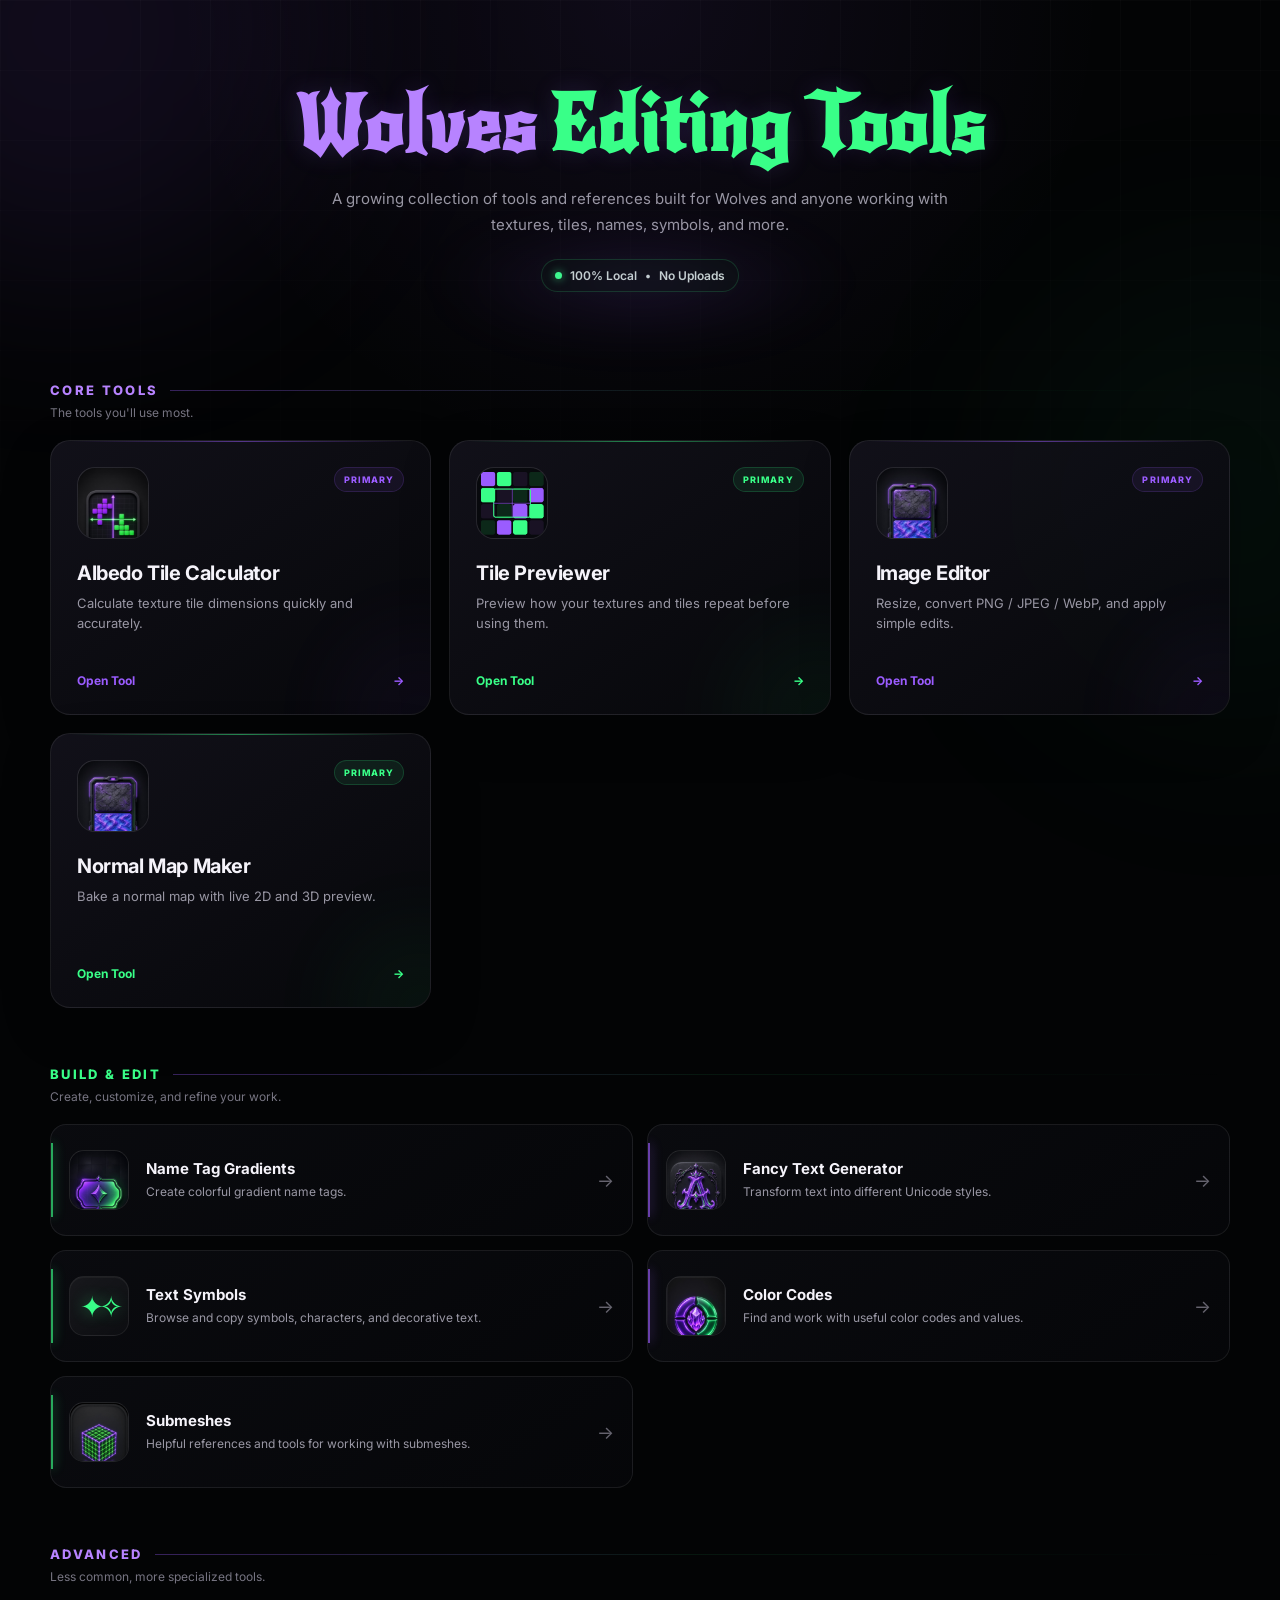
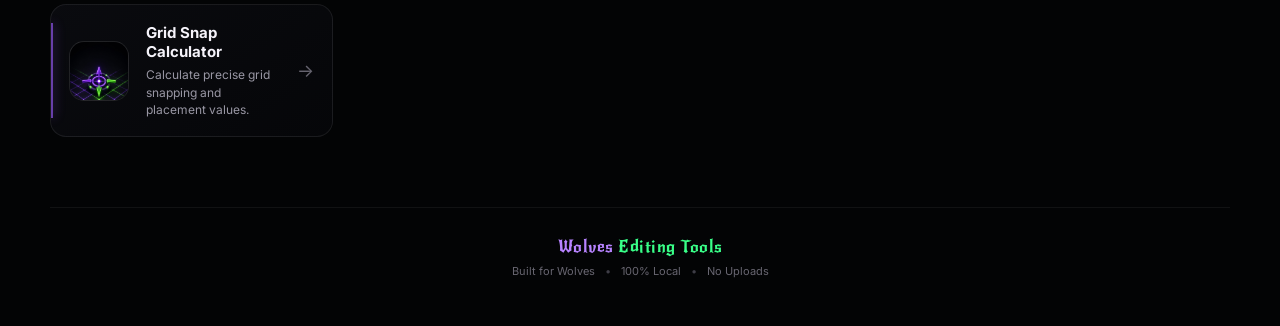
==== index.html @ c6ee97cf "Refactor tool icons and update section titles Updated the tool icon styles and replaced 'Texture Wor" ====
<html>
<html lang="en">
<head>
    <meta charset="UTF-8">
    <meta name="viewport" content="width=device-width, initial-scale=1.0">

    <title>Wolves Editing Tools</title>

    <meta
        name="description"
        content="A growing set of tools and references built for Wolves and others."
    >

    <link
        rel="icon"
        href="https://images.guns.lol/16f3e8100b90f74a02cab427aa3aca5b31ff33c5/XqyQY34lHkFWU.png"
    >

    <link rel="preconnect" href="https://fonts.googleapis.com">
    <link rel="preconnect" href="https://fonts.gstatic.com" crossorigin>

    <link
        href="https://fonts.googleapis.com/css2?family=Inter:wght@400;500;600;700;800&family=New+Rocker&display=swap"
        rel="stylesheet"
    >

    <style>
        :root {
            --purple: #9b5cff;
            --purple-bright: #b783ff;
            --green: #39ff88;

            --black: #030405;
            --panel: rgba(10, 11, 16, 0.82);
            --panel-hover: rgba(15, 16, 23, 0.92);

            --white: #f5f3fa;
            --muted: #9997a4;

            --border: rgba(255, 255, 255, 0.08);
            --border-hover: rgba(255, 255, 255, 0.15);

            --radius: 20px;
        }

        * {
            box-sizing: border-box;
        }

        html {
            scroll-behavior: smooth;
        }

        body {
            margin: 0;
            min-height: 100vh;
            background: var(--black);
            color: var(--white);
            font-family: "Inter", sans-serif;
            overflow-x: hidden;
        }

        a {
            color: inherit;
            text-decoration: none;
        }

        /* =========================================================
           BACKGROUND
        ========================================================= */

        .background {
            position: fixed;
            inset: 0;
            z-index: -20;
            pointer-events: none;
            background:
                radial-gradient(
                    circle at 50% 0%,
                    rgba(155, 92, 255, 0.08),
                    transparent 42%
                ),
                #030405;
        }

        .wolf-background {
            position: fixed;
            inset: 0;
            z-index: -10;
            pointer-events: none;

            background-image:
                linear-gradient(
                    to bottom,
                    rgba(3, 4, 5, 0.34),
                    rgba(3, 4, 5, 0.70) 55%,
                    rgba(3, 4, 5, 0.97) 100%
                ),
                url("https://images.guns.lol/16f3e8100b90f74a02cab427aa3aca5b31ff33c5/XqyQY34lHkFWU.png");

            background-repeat: no-repeat;
            background-position: center, center 25px;
            background-size: cover, min(900px, 78vw);

            opacity: 0.35;

            /* Keep original wolf colors */
            filter: contrast(1.08) saturate(1.25);

            mix-blend-mode: screen;
        }

        .ambient-purple {
            position: fixed;
            width: 500px;
            height: 500px;
            top: -220px;
            left: -180px;
            border-radius: 50%;
            background: rgba(155, 92, 255, 0.09);
            filter: blur(100px);
            pointer-events: none;
            z-index: -5;
        }

        .ambient-green {
            position: fixed;
            width: 450px;
            height: 450px;
            right: -180px;
            top: 30%;
            border-radius: 50%;
            background: rgba(57, 255, 136, 0.045);
            filter: blur(110px);
            pointer-events: none;
            z-index: -5;
        }

        .grid-overlay {
            position: fixed;
            inset: 0;
            z-index: -4;
            pointer-events: none;

            background-image:
                linear-gradient(
                    rgba(255,255,255,0.018) 1px,
                    transparent 1px
                ),
                linear-gradient(
                    90deg,
                    rgba(255,255,255,0.018) 1px,
                    transparent 1px
                );

            background-size: 70px 70px;

            mask-image: linear-gradient(
                to bottom,
                black,
                transparent 75%
            );
        }

        /* =========================================================
           CURSOR GLOW
        ========================================================= */

        .cursor-glow {
            position: fixed;
            width: 280px;
            height: 280px;

            left: 0;
            top: 0;

            border-radius: 50%;
            pointer-events: none;

            z-index: 1000;

            transform:
                translate(
                    calc(var(--mouse-x, -400px) - 140px),
                    calc(var(--mouse-y, -400px) - 140px)
                );

            background:
                radial-gradient(
                    circle,
                    rgba(155, 92, 255, 0.10) 0%,
                    rgba(155, 92, 255, 0.035) 32%,
                    transparent 72%
                );

            filter: blur(4px);
            transition: transform 70ms linear;

            mix-blend-mode: screen;
        }

        /* =========================================================
           PAGE
        ========================================================= */

        .page {
            width: min(1180px, calc(100% - 40px));
            margin: 0 auto;
            padding: 72px 0 40px;
        }

        /* =========================================================
           HERO
        ========================================================= */

        .hero {
            position: relative;
            text-align: center;
            padding: 18px 20px 70px;
        }

        .hero::after {
            content: "";
            position: absolute;
            width: 420px;
            height: 120px;
            left: 50%;
            bottom: 20px;
            transform: translateX(-50%);

            background:
                radial-gradient(
                    ellipse,
                    rgba(155, 92, 255, 0.12),
                    transparent 70%
                );

            filter: blur(25px);
            pointer-events: none;
        }

        .brand {
            margin: 0;

            display: flex;
            justify-content: center;
            align-items: baseline;
            flex-wrap: wrap;
            gap: 12px;

            font-family: "New Rocker", cursive;
            font-size: clamp(42px, 7vw, 76px);
            line-height: 0.95;
            letter-spacing: 1px;

            text-shadow:
                0 0 25px rgba(155, 92, 255, 0.16),
                0 0 45px rgba(57, 255, 136, 0.05);
        }

        .brand-wolves {
            color: var(--purple-bright);
        }

        .brand-tools {
            color: var(--green);
        }

        .hero-description {
            max-width: 650px;
            margin: 24px auto 22px;

            color: var(--muted);
            font-size: 15px;
            line-height: 1.7;
        }

        .local-status {
            display: inline-flex;
            align-items: center;
            gap: 8px;

            padding: 8px 13px;

            border: 1px solid rgba(57, 255, 136, 0.16);
            border-radius: 999px;

            background: rgba(8, 15, 11, 0.62);

            color: #c7d7ce;
            font-size: 12px;
            font-weight: 600;

            box-shadow:
                0 0 20px rgba(57, 255, 136, 0.035);
        }

        .local-dot {
            width: 7px;
            height: 7px;
            border-radius: 50%;
            background: var(--green);

            box-shadow:
                0 0 8px rgba(57, 255, 136, 0.7);
        }

        /* =========================================================
           SECTION HEADERS
        ========================================================= */

        .section {
            margin-top: 20px;
        }

        .section + .section {
            margin-top: 58px;
        }

        .section-heading {
            margin-bottom: 20px;
        }

        .section-title {
            margin: 0;

            font-size: 13px;
            font-weight: 800;
            letter-spacing: 0.18em;
            text-transform: uppercase;

            display: flex;
            align-items: center;
            gap: 12px;
        }

        .section-title::after {
            content: "";
            flex: 1;
            height: 1px;

            background:
                linear-gradient(
                    90deg,
                    rgba(155, 92, 255, 0.35),
                    rgba(57, 255, 136, 0.08),
                    transparent
                );
        }

        .section-title .purple {
            color: var(--purple-bright);
        }

        .section-title .green {
            color: var(--green);
        }

        .section-subtitle {
            margin: 7px 0 0;

            color: #777582;
            font-size: 12px;
        }

        /* =========================================================
           CORE TOOLS
        ========================================================= */

        .core-grid {
            display: grid;
            grid-template-columns: repeat(3, 1fr);
            gap: 18px;
        }

        .core-card {
            position: relative;
            min-height: 275px;

            padding: 26px;

            display: flex;
            flex-direction: column;
            justify-content: space-between;

            overflow: hidden;

            border: 1px solid var(--border);
            border-radius: var(--radius);

            background:
                linear-gradient(
                    145deg,
                    rgba(20, 19, 29, 0.86),
                    rgba(7, 8, 11, 0.88)
                );

            box-shadow:
                0 18px 50px rgba(0, 0, 0, 0.24);

            transition:
                transform 220ms ease,
                border-color 220ms ease,
                box-shadow 220ms ease,
                background 220ms ease;
        }

        .core-card::before {
            content: "";
            position: absolute;
            top: 0;
            left: 20px;
            right: 20px;
            height: 1px;

            background:
                linear-gradient(
                    90deg,
                    transparent,
                    var(--accent),
                    transparent
                );

            opacity: 0.5;
        }

        .core-card::after {
            content: "";
            position: absolute;

            width: 180px;
            height: 180px;

            right: -80px;
            bottom: -90px;

            border-radius: 50%;

            background: var(--accent);
            opacity: 0.045;
            filter: blur(40px);

            transition: opacity 220ms ease;
        }

        .core-card:hover {
            transform: translateY(-6px);

            border-color: color-mix(
                in srgb,
                var(--accent) 35%,
                rgba(255,255,255,0.12)
            );

            background:
                linear-gradient(
                    145deg,
                    rgba(22, 21, 31, 0.94),
                    rgba(8, 9, 13, 0.94)
                );

            box-shadow:
                0 20px 55px rgba(0, 0, 0, 0.34),
                0 0 35px color-mix(
                    in srgb,
                    var(--accent) 9%,
                    transparent
                );
        }

        .core-card:hover::after {
            opacity: 0.09;
        }

        .accent-purple {
            --accent: var(--purple);
        }

        .accent-green {
            --accent: var(--green);
        }

        .card-top {
            display: flex;
            justify-content: space-between;
            align-items: flex-start;
        }

        .tool-icon {
            width: 72px;
            height: 72px;

            display: grid;
            place-items: center;

            border-radius: 18px;

            background:
                linear-gradient(
                    145deg,
                    rgba(255,255,255,0.06),
                    rgba(255,255,255,0.018)
                );

            border: 1px solid rgba(255,255,255,0.07);

            box-shadow:
                inset 0 1px rgba(255,255,255,0.04);

            overflow: hidden;
        }

        .tool-icon img {
    width: 100%;
    height: 100%;
    object-fit: cover;
    object-position: center 32%;
}

        .symbols-icon {
            font-size: 29px;
            letter-spacing: -5px;
            color: var(--green);

            text-shadow:
                0 0 16px rgba(57, 255, 136, 0.45);
        }

        .primary-label {
            padding: 6px 9px;

            border-radius: 999px;

            font-size: 9px;
            font-weight: 800;
            letter-spacing: 0.12em;
            text-transform: uppercase;

            color: var(--accent);

            background:
                color-mix(
                    in srgb,
                    var(--accent) 8%,
                    transparent
                );

            border: 1px solid
                color-mix(
                    in srgb,
                    var(--accent) 17%,
                    transparent
                );
        }

        .core-card h3 {
            margin: 22px 0 8px;

            font-size: 20px;
            font-weight: 700;
            letter-spacing: -0.02em;
        }

        .core-card p {
            margin: 0;

            color: var(--muted);
            font-size: 13px;
            line-height: 1.55;
        }

        .open-tool {
            margin-top: 22px;

            display: flex;
            align-items: center;
            justify-content: space-between;

            color: var(--accent);

            font-size: 12px;
            font-weight: 700;
        }

        .arrow {
            transition: transform 180ms ease;
        }

        .core-card:hover .arrow {
            transform: translateX(5px);
        }

        /* =========================================================
           SECONDARY TOOLS
        ========================================================= */

        .tools-grid {
            display: grid;
            grid-template-columns: repeat(2, 1fr);
            gap: 14px;
        }

        .tool-card {
            position: relative;

            min-height: 112px;
            padding: 18px;

            display: flex;
            align-items: center;
            gap: 17px;

            border: 1px solid var(--border);
            border-radius: 16px;

            background:
                linear-gradient(
                    145deg,
                    rgba(12, 13, 18, 0.82),
                    rgba(6, 7, 10, 0.88)
                );

            transition:
                transform 200ms ease,
                border-color 200ms ease,
                background 200ms ease,
                box-shadow 200ms ease;

            overflow: hidden;
        }

        .tool-card::before {
            content: "";

            position: absolute;
            left: 0;
            top: 18px;
            bottom: 18px;

            width: 2px;

            background: var(--accent);

            box-shadow:
                0 0 12px var(--accent);

            opacity: 0.65;
        }

        .tool-card:hover {
            transform: translateY(-3px);

            border-color:
                color-mix(
                    in srgb,
                    var(--accent) 25%,
                    rgba(255,255,255,0.08)
                );

            background:
                linear-gradient(
                    145deg,
                    rgba(17, 18, 24, 0.92),
                    rgba(7, 8, 11, 0.94)
                );

            box-shadow:
                0 12px 35px rgba(0,0,0,0.25),
                0 0 24px
                    color-mix(
                        in srgb,
                        var(--accent) 5%,
                        transparent
                    );
        }

        .tool-card .tool-icon {
            flex: 0 0 60px;
            width: 60px;
            height: 60px;
            border-radius: 15px;
        }

        .tool-info {
            min-width: 0;
            flex: 1;
        }

        .tool-info h3 {
            margin: 0 0 5px;

            font-size: 15px;
            font-weight: 700;
        }

        .tool-info p {
            margin: 0;

            color: var(--muted);
            font-size: 12px;
            line-height: 1.45;
        }

        .tool-arrow {
            color: #65636e;
            font-size: 18px;

            transition:
                color 180ms ease,
                transform 180ms ease;
        }

        .tool-card:hover .tool-arrow {
            color: var(--accent);
            transform: translateX(3px);
        }

        /* =========================================================
           ADVANCED
        ========================================================= */

        .advanced-card {
            max-width: 580px;
        }

        /* =========================================================
           FOOTER
        ========================================================= */

        footer {
            margin-top: 70px;
            padding: 28px 0 8px;

            border-top: 1px solid rgba(255,255,255,0.06);

            text-align: center;
        }

        .footer-brand {
            margin-bottom: 7px;

            font-family: "New Rocker", cursive;
            font-size: 17px;
            letter-spacing: 0.5px;
        }

        .footer-purple {
            color: var(--purple-bright);
        }

        .footer-green {
            color: var(--green);
        }

        .footer-text {
            color: #686671;
            font-size: 11px;
        }

        .footer-divider {
            display: inline-block;
            margin: 0 7px;
            color: #3e3d46;
        }

        /* =========================================================
           RESPONSIVE
        ========================================================= */

        @media (max-width: 850px) {
            .core-grid {
                grid-template-columns: 1fr;
            }

            .core-card {
                min-height: 235px;
            }
        }

        @media (max-width: 650px) {
            .page {
                width: min(100% - 24px, 1180px);
                padding-top: 45px;
            }

            .hero {
                padding-bottom: 50px;
            }

            .brand {
                font-size: 42px;
                gap: 6px;
            }

            .hero-description {
                font-size: 13px;
            }

            .tools-grid {
                grid-template-columns: 1fr;
            }

            .section + .section {
                margin-top: 44px;
            }

            .core-card {
                padding: 21px;
            }
        }

        @media (prefers-reduced-motion: reduce) {
            html {
                scroll-behavior: auto;
            }

            *,
            *::before,
            *::after {
                transition-duration: 0.01ms !important;
            }

            .cursor-glow {
                display: none;
            }
        }
    </style>
</head>

<body>

    <div class="background"></div>
    <div class="wolf-background"></div>

    <div class="ambient-purple"></div>
    <div class="ambient-green"></div>
    <div class="grid-overlay"></div>

    <div class="cursor-glow"></div>

    <main class="page">

        <!-- =====================================================
             HERO
        ====================================================== -->

        <header class="hero">

            <h1 class="brand">
                <span class="brand-wolves">Wolves</span>
                <span class="brand-tools">Editing Tools</span>
            </h1>

            <p class="hero-description">
                A growing collection of tools and references built for
                Wolves and anyone working with textures, tiles, names,
                symbols, and more.
            </p>

            <div class="local-status">
                <span class="local-dot"></span>
                100% Local
                <span>•</span>
                No Uploads
            </div>

        </header>


        <!-- =====================================================
             CORE TOOLS
        ====================================================== -->

        <section class="section">

            <div class="section-heading">

                <h2 class="section-title">
                    <span class="purple">Core Tools</span>
                </h2>

                <p class="section-subtitle">
                    The tools you'll use most.
                </p>

            </div>


            <div class="core-grid">

                <!-- ALBEDO -->

                <a
                    href="albedo.html"
                    class="core-card accent-purple"
                >

                    <div>

                        <div class="card-top">

                            <div class="tool-icon">
                                <img
                                    src="icons/tile.jpg"
                                    alt=""
                                >
                            </div>

                            <span class="primary-label">
                                Primary
                            </span>

                        </div>

                        <h3>
                            Albedo Tile Calculator
                        </h3>

                        <p>
                            Calculate texture tile dimensions
                            quickly and accurately.
                        </p>

                    </div>

                    <div class="open-tool">
                        Open Tool
                        <span class="arrow">→</span>
                    </div>

                </a>


                <!-- TILE PREVIEW -->

                <a
                    href="tilepreview.html"
                    class="core-card accent-green"
                >

                    <div>

                        <div class="card-top">

                            <div class="tool-icon">
                                <img
                                    src="icons/tilepreview.jpg"
                                    alt=""
                                >
                            </div>

                            <span class="primary-label">
                                Primary
                            </span>

                        </div>

                        <h3>
                            Tile Previewer
                        </h3>

                        <p>
                            Preview how your textures and
                            tiles repeat before using them.
                        </p>

                    </div>

                    <div class="open-tool">
                        Open Tool
                        <span class="arrow">→</span>
                    </div>

                </a>


                <!-- IMAGE EDITOR -->
<a href="image.html" class="core-card accent-purple">
    <div>
        <div class="card-top">
            <div class="tool-icon">
                <img src="icons/texture.jpg" alt="">
            </div>
            <span class="primary-label">Primary</span>
        </div>
        <h3>Image Editor</h3>
        <p>Resize, convert PNG / JPEG / WebP, and apply simple edits.</p>
    </div>
    <div class="open-tool">Open Tool <span class="arrow">→</span></div>
</a>

<!-- NORMAL MAP -->
<a href="normal.html" class="core-card accent-green">
    <div>
        <div class="card-top">
            <div class="tool-icon">
                <img src="icons/texture.jpg" alt="">
            </div>
            <span class="primary-label">Primary</span>
        </div>
        <h3>Normal Map Maker</h3>
        <p>Bake a normal map with live 2D and 3D preview.</p>
    </div>
    <div class="open-tool">Open Tool <span class="arrow">→</span></div>
</a>
            </div>

        </section>


        <!-- =====================================================
             BUILD & EDIT
        ====================================================== -->

        <section class="section">

            <div class="section-heading">

                <h2 class="section-title">
                    <span class="green">Build &amp; Edit</span>
                </h2>

                <p class="section-subtitle">
                    Create, customize, and refine your work.
                </p>

            </div>


            <div class="tools-grid">

                <!-- NAME TAGS -->

                <a
                    href="nametags.html"
                    class="tool-card accent-green"
                >

                    <div class="tool-icon">
                        <img
                            src="icons/tag.jpg"
                            alt=""
                        >
                    </div>

                    <div class="tool-info">

                        <h3>
                            Name Tag Gradients
                        </h3>

                        <p>
                            Create colorful gradient name tags.
                        </p>

                    </div>

                    <span class="tool-arrow">→</span>

                </a>


                <!-- FANCY TEXT -->

                <a
                    href="fancy.html"
                    class="tool-card accent-purple"
                >

                    <div class="tool-icon">
                        <img
                            src="icons/fancy.jpg"
                            alt=""
                        >
                    </div>

                    <div class="tool-info">

                        <h3>
                            Fancy Text Generator
                        </h3>

                        <p>
                            Transform text into different
                            Unicode styles.
                        </p>

                    </div>

                    <span class="tool-arrow">→</span>

                </a>


                <!-- SYMBOLS -->

                <a
                    href="symbols.html"
                    class="tool-card accent-green"
                >

                    <div class="tool-icon symbols-icon">
                        <span>✦✧</span>
                    </div>

                    <div class="tool-info">

                        <h3>
                            Text Symbols
                        </h3>

                        <p>
                            Browse and copy symbols,
                            characters, and decorative text.
                        </p>

                    </div>

                    <span class="tool-arrow">→</span>

                </a>


                <!-- COLORS -->

                <a
                    href="colors.html"
                    class="tool-card accent-purple"
                >

                    <div class="tool-icon">
                        <img
                            src="icons/color.jpg"
                            alt=""
                        >
                    </div>

                    <div class="tool-info">

                        <h3>
                            Color Codes
                        </h3>

                        <p>
                            Find and work with useful
                            color codes and values.
                        </p>

                    </div>

                    <span class="tool-arrow">→</span>

                </a>


                <!-- SUBMESHES -->

                <a
                    href="submeshes.html"
                    class="tool-card accent-green"
                >

                    <div class="tool-icon">
                        <img
                            src="icons/mesh.jpg"
                            alt=""
                        >
                    </div>

                    <div class="tool-info">

                        <h3>
                            Submeshes
                        </h3>

                        <p>
                            Helpful references and tools
                            for working with submeshes.
                        </p>

                    </div>

                    <span class="tool-arrow">→</span>

                </a>

            </div>

        </section>


        <!-- =====================================================
             ADVANCED
        ====================================================== -->

        <section class="section">

            <div class="section-heading">

                <h2 class="section-title">
                    <span class="purple">Advanced</span>
                </h2>

                <p class="section-subtitle">
                    Less common, more specialized tools.
                </p>

            </div>


            <div class="tools-grid advanced-card">

                <a
                    href="gridsnap.html"
                    class="tool-card accent-purple"
                >

                    <div class="tool-icon">
                        <img
                            src="icons/gridsnap.jpg"
                            alt=""
                        >
                    </div>

                    <div class="tool-info">

                        <h3>
                            Grid Snap Calculator
                        </h3>

                        <p>
                            Calculate precise grid snapping
                            and placement values.
                        </p>

                    </div>

                    <span class="tool-arrow">→</span>

                </a>

            </div>

        </section>


        <!-- =====================================================
             FOOTER
        ====================================================== -->

        <footer>

            <div class="footer-brand">
                <span class="footer-purple">Wolves</span>
                <span class="footer-green">Editing Tools</span>
            </div>

            <div class="footer-text">
                Built for Wolves
                <span class="footer-divider">•</span>
                100% Local
                <span class="footer-divider">•</span>
                No Uploads
            </div>

        </footer>

    </main>


    <!-- =========================================================
         CURSOR
    ========================================================== -->

    <script>
        const cursorGlow = document.querySelector(".cursor-glow");

        document.addEventListener("mousemove", (event) => {
            document.documentElement.style.setProperty(
                "--mouse-x",
                event.clientX + "px"
            );

            document.documentElement.style.setProperty(
                "--mouse-y",
                event.clientY + "px"
            );
        });
    </script>

</body>
</html>
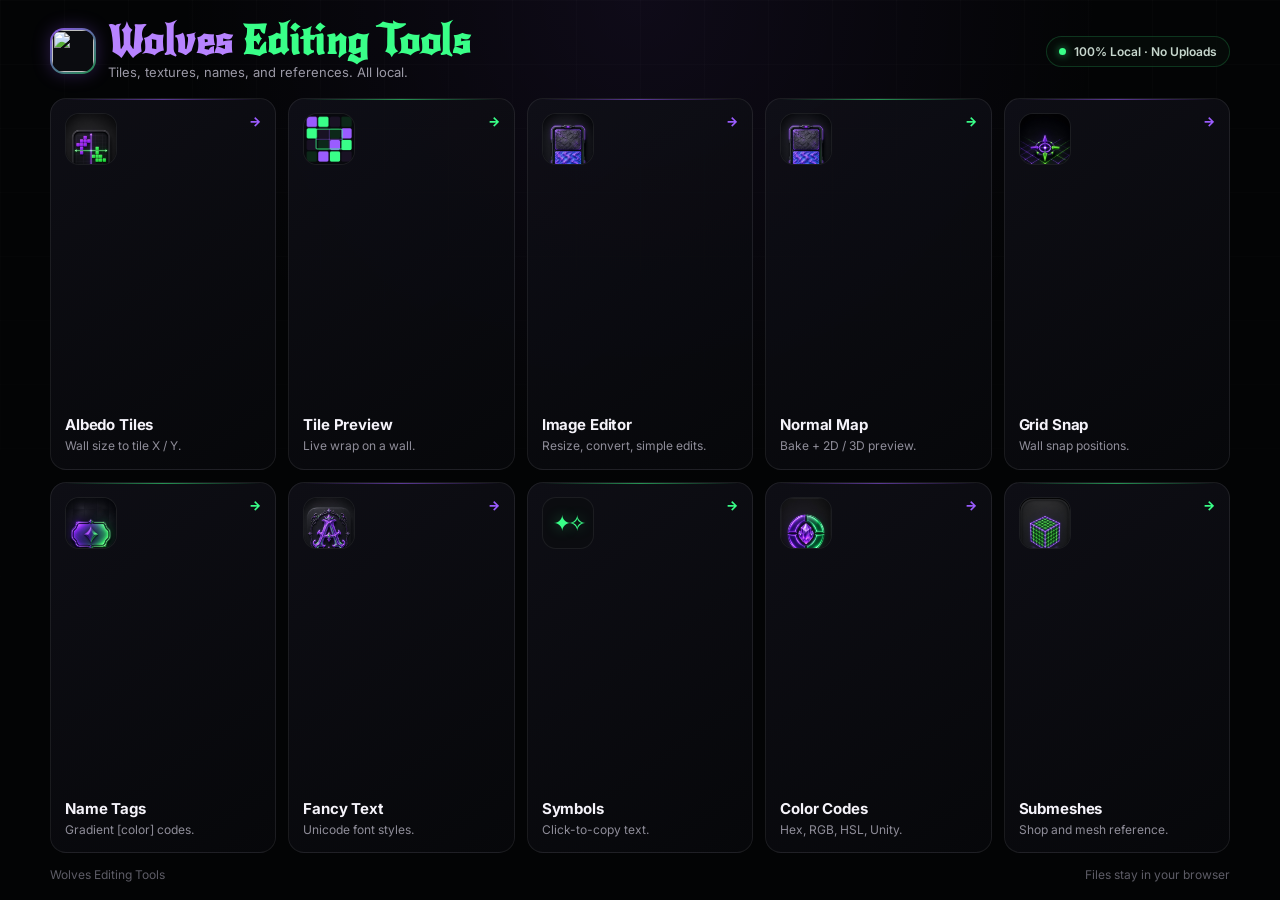
==== commit 72934fa0: "Refactor HTML structure and update styles" ====
--- a/index.html
+++ b/index.html
@@ -1,1292 +1,233 @@
-<html>
+<!html>
 <html lang="en">
 <head>
     <meta charset="UTF-8">
     <meta name="viewport" content="width=device-width, initial-scale=1.0">
-
     <title>Wolves Editing Tools</title>
-
-    <meta
-        name="description"
-        content="A growing set of tools and references built for Wolves and others."
-    >
-
-    <link
-        rel="icon"
-        href="https://images.guns.lol/16f3e8100b90f74a02cab427aa3aca5b31ff33c5/XqyQY34lHkFWU.png"
-    >
-
+    <meta name="description" content="A growing set of tools and references built for Wolves and others.">
+    <link rel="icon" href="https://images.guns.lol/16f3e8100b90f74a02cab427aa3aca5b31ff33c5/XqyQY34lHkFWU.png">
     <link rel="preconnect" href="https://fonts.googleapis.com">
     <link rel="preconnect" href="https://fonts.gstatic.com" crossorigin>
-
-    <link
-        href="https://fonts.googleapis.com/css2?family=Inter:wght@400;500;600;700;800&family=New+Rocker&display=swap"
-        rel="stylesheet"
-    >
-
+    <link href="https://fonts.googleapis.com/css2?family=Inter:wght@400;500;600;700;800&family=New+Rocker&display=swap" rel="stylesheet">
     <style>
         :root {
             --purple: #9b5cff;
             --purple-bright: #b783ff;
             --green: #39ff88;
-
             --black: #030405;
-            --panel: rgba(10, 11, 16, 0.82);
-            --panel-hover: rgba(15, 16, 23, 0.92);
-
             --white: #f5f3fa;
-            --muted: #9997a4;
-
-            --border: rgba(255, 255, 255, 0.08);
-            --border-hover: rgba(255, 255, 255, 0.15);
-
-            --radius: 20px;
-        }
-
-        * {
-            box-sizing: border-box;
-        }
-
-        html {
-            scroll-behavior: smooth;
-        }
-
+            --muted: #9b99a6;
+        }
+        * { box-sizing: border-box; }
+        html, body { height: 100%; }
         body {
             margin: 0;
             min-height: 100vh;
             background: var(--black);
             color: var(--white);
-            font-family: "Inter", sans-serif;
+            font-family: Inter, sans-serif;
             overflow-x: hidden;
         }
-
-        a {
-            color: inherit;
-            text-decoration: none;
-        }
-
-        /* =========================================================
-           BACKGROUND
-        ========================================================= */
-
-        .background {
-            position: fixed;
-            inset: 0;
-            z-index: -20;
-            pointer-events: none;
+        a { color: inherit; text-decoration: none; }
+        .bg {
+            position: fixed; inset: 0; z-index: -20; pointer-events: none;
             background:
-                radial-gradient(
-                    circle at 50% 0%,
-                    rgba(155, 92, 255, 0.08),
-                    transparent 42%
-                ),
+                radial-gradient(circle at 50% 0%, rgba(155,92,255,.08), transparent 42%),
                 #030405;
         }
-
-        .wolf-background {
-            position: fixed;
-            inset: 0;
-            z-index: -10;
-            pointer-events: none;
-
+        .wolf {
+            position: fixed; inset: 0; z-index: -10; pointer-events: none; opacity: .28;
+            background:
+                linear-gradient(to bottom, rgba(3,4,5,.35), rgba(3,4,5,.78) 60%, rgba(3,4,5,.96)),
+                url("https://images.guns.lol/16f3e8100b90f74a02cab427aa3aca5b31ff33c5/XqyQY34lHkFWU.png") center 20px / min(760px, 62vw) no-repeat;
+            filter: contrast(1.08) saturate(1.25);
+            mix-blend-mode: screen;
+        }
+        .grid {
+            position: fixed; inset: 0; z-index: -4; pointer-events: none;
             background-image:
-                linear-gradient(
-                    to bottom,
-                    rgba(3, 4, 5, 0.34),
-                    rgba(3, 4, 5, 0.70) 55%,
-                    rgba(3, 4, 5, 0.97) 100%
-                ),
-                url("https://images.guns.lol/16f3e8100b90f74a02cab427aa3aca5b31ff33c5/XqyQY34lHkFWU.png");
-
-            background-repeat: no-repeat;
-            background-position: center, center 25px;
-            background-size: cover, min(900px, 78vw);
-
-            opacity: 0.35;
-
-            /* Keep original wolf colors */
-            filter: contrast(1.08) saturate(1.25);
-
-            mix-blend-mode: screen;
-        }
-
-        .ambient-purple {
-            position: fixed;
-            width: 500px;
-            height: 500px;
-            top: -220px;
-            left: -180px;
-            border-radius: 50%;
-            background: rgba(155, 92, 255, 0.09);
-            filter: blur(100px);
-            pointer-events: none;
-            z-index: -5;
-        }
-
-        .ambient-green {
-            position: fixed;
-            width: 450px;
-            height: 450px;
-            right: -180px;
-            top: 30%;
-            border-radius: 50%;
-            background: rgba(57, 255, 136, 0.045);
-            filter: blur(110px);
-            pointer-events: none;
-            z-index: -5;
-        }
-
-        .grid-overlay {
-            position: fixed;
-            inset: 0;
-            z-index: -4;
-            pointer-events: none;
-
-            background-image:
-                linear-gradient(
-                    rgba(255,255,255,0.018) 1px,
-                    transparent 1px
-                ),
-                linear-gradient(
-                    90deg,
-                    rgba(255,255,255,0.018) 1px,
-                    transparent 1px
-                );
-
-            background-size: 70px 70px;
-
-            mask-image: linear-gradient(
-                to bottom,
-                black,
-                transparent 75%
-            );
-        }
-
-        /* =========================================================
-           CURSOR GLOW
-        ========================================================= */
-
-        .cursor-glow {
-            position: fixed;
-            width: 280px;
-            height: 280px;
-
-            left: 0;
-            top: 0;
-
-            border-radius: 50%;
-            pointer-events: none;
-
-            z-index: 1000;
-
-            transform:
-                translate(
-                    calc(var(--mouse-x, -400px) - 140px),
-                    calc(var(--mouse-y, -400px) - 140px)
-                );
-
-            background:
-                radial-gradient(
-                    circle,
-                    rgba(155, 92, 255, 0.10) 0%,
-                    rgba(155, 92, 255, 0.035) 32%,
-                    transparent 72%
-                );
-
-            filter: blur(4px);
-            transition: transform 70ms linear;
-
-            mix-blend-mode: screen;
-        }
-
-        /* =========================================================
-           PAGE
-        ========================================================= */
-
-        .page {
-            width: min(1180px, calc(100% - 40px));
+                linear-gradient(rgba(255,255,255,.016) 1px, transparent 1px),
+                linear-gradient(90deg, rgba(255,255,255,.016) 1px, transparent 1px);
+            background-size: 64px 64px;
+            mask-image: linear-gradient(to bottom, black, transparent 80%);
+        }
+        .app {
+            width: min(1180px, calc(100% - 32px));
+            min-height: 100vh;
             margin: 0 auto;
-            padding: 72px 0 40px;
-        }
-
-        /* =========================================================
-           HERO
-        ========================================================= */
-
-        .hero {
-            position: relative;
-            text-align: center;
-            padding: 18px 20px 70px;
-        }
-
-        .hero::after {
-            content: "";
-            position: absolute;
-            width: 420px;
-            height: 120px;
-            left: 50%;
-            bottom: 20px;
-            transform: translateX(-50%);
-
-            background:
-                radial-gradient(
-                    ellipse,
-                    rgba(155, 92, 255, 0.12),
-                    transparent 70%
-                );
-
-            filter: blur(25px);
-            pointer-events: none;
-        }
-
+            display: flex;
+            flex-direction: column;
+            padding: 22px 0 18px;
+        }
+        .top {
+            display: flex;
+            align-items: center;
+            justify-content: space-between;
+            gap: 16px;
+            margin-bottom: 18px;
+        }
         .brand {
-            margin: 0;
-
-            display: flex;
-            justify-content: center;
-            align-items: baseline;
-            flex-wrap: wrap;
-            gap: 12px;
-
-            font-family: "New Rocker", cursive;
-            font-size: clamp(42px, 7vw, 76px);
-            line-height: 0.95;
-            letter-spacing: 1px;
-
-            text-shadow:
-                0 0 25px rgba(155, 92, 255, 0.16),
-                0 0 45px rgba(57, 255, 136, 0.05);
-        }
-
-        .brand-wolves {
-            color: var(--purple-bright);
-        }
-
-        .brand-tools {
-            color: var(--green);
-        }
-
-        .hero-description {
-            max-width: 650px;
-            margin: 24px auto 22px;
-
-            color: var(--muted);
-            font-size: 15px;
-            line-height: 1.7;
-        }
-
-        .local-status {
-            display: inline-flex;
-            align-items: center;
-            gap: 8px;
-
-            padding: 8px 13px;
-
-            border: 1px solid rgba(57, 255, 136, 0.16);
-            border-radius: 999px;
-
-            background: rgba(8, 15, 11, 0.62);
-
-            color: #c7d7ce;
-            font-size: 12px;
-            font-weight: 600;
-
-            box-shadow:
-                0 0 20px rgba(57, 255, 136, 0.035);
-        }
-
-        .local-dot {
-            width: 7px;
-            height: 7px;
-            border-radius: 50%;
-            background: var(--green);
-
-            box-shadow:
-                0 0 8px rgba(57, 255, 136, 0.7);
-        }
-
-        /* =========================================================
-           SECTION HEADERS
-        ========================================================= */
-
-        .section {
-            margin-top: 20px;
-        }
-
-        .section + .section {
-            margin-top: 58px;
-        }
-
-        .section-heading {
-            margin-bottom: 20px;
-        }
-
-        .section-title {
-            margin: 0;
-
-            font-size: 13px;
-            font-weight: 800;
-            letter-spacing: 0.18em;
-            text-transform: uppercase;
-
             display: flex;
             align-items: center;
             gap: 12px;
-        }
-
-        .section-title::after {
-            content: "";
+            min-width: 0;
+        }
+        .mark {
+            width: 46px; height: 46px; border-radius: 14px; padding: 2px; flex: 0 0 46px;
+            background: linear-gradient(145deg, rgba(155,92,255,.9), rgba(57,255,136,.55));
+            box-shadow: 0 0 18px rgba(155,92,255,.28);
+        }
+        .mark img { width: 100%; height: 100%; object-fit: cover; border-radius: 12px; display: block; background: #0b0c10; }
+        .title {
+            margin: 0;
+            font-family: "New Rocker", cursive;
+            font-size: clamp(28px, 4vw, 40px);
+            line-height: .95;
+            letter-spacing: .4px;
+        }
+        .title .wolves { color: var(--purple-bright); }
+        .title .tools { color: var(--green); }
+        .sub { margin: 4px 0 0; color: var(--muted); font-size: 13px; }
+        .status {
+            display: inline-flex; align-items: center; gap: 8px;
+            padding: 7px 12px; border-radius: 999px;
+            border: 1px solid rgba(57,255,136,.18);
+            background: rgba(8,15,11,.6); color: #c7d7ce;
+            font-size: 12px; font-weight: 600; white-space: nowrap;
+        }
+        .dot { width: 7px; height: 7px; border-radius: 50%; background: var(--green); box-shadow: 0 0 8px rgba(57,255,136,.7); }
+        .board {
             flex: 1;
-            height: 1px;
-
-            background:
-                linear-gradient(
-                    90deg,
-                    rgba(155, 92, 255, 0.35),
-                    rgba(57, 255, 136, 0.08),
-                    transparent
-                );
-        }
-
-        .section-title .purple {
-            color: var(--purple-bright);
-        }
-
-        .section-title .green {
-            color: var(--green);
-        }
-
-        .section-subtitle {
-            margin: 7px 0 0;
-
-            color: #777582;
-            font-size: 12px;
-        }
-
-        /* =========================================================
-           CORE TOOLS
-        ========================================================= */
-
-        .core-grid {
             display: grid;
-            grid-template-columns: repeat(3, 1fr);
-            gap: 18px;
-        }
-
-        .core-card {
+            grid-template-columns: repeat(5, 1fr);
+            grid-auto-rows: minmax(132px, 1fr);
+            gap: 12px;
+            align-content: start;
+        }
+        .card {
             position: relative;
-            min-height: 275px;
-
-            padding: 26px;
-
+            min-height: 132px;
+            padding: 14px;
             display: flex;
             flex-direction: column;
             justify-content: space-between;
-
+            border: 1px solid rgba(255,255,255,.08);
+            border-radius: 16px;
+            background: linear-gradient(145deg, rgba(16,16,24,.88), rgba(7,8,11,.9));
             overflow: hidden;
-
-            border: 1px solid var(--border);
-            border-radius: var(--radius);
-
-            background:
-                linear-gradient(
-                    145deg,
-                    rgba(20, 19, 29, 0.86),
-                    rgba(7, 8, 11, 0.88)
-                );
-
-            box-shadow:
-                0 18px 50px rgba(0, 0, 0, 0.24);
-
-            transition:
-                transform 220ms ease,
-                border-color 220ms ease,
-                box-shadow 220ms ease,
-                background 220ms ease;
-        }
-
-        .core-card::before {
+            transition: transform .2s ease, border-color .2s ease, box-shadow .2s ease;
+        }
+        .card::before {
             content: "";
-            position: absolute;
-            top: 0;
-            left: 20px;
-            right: 20px;
-            height: 1px;
-
-            background:
-                linear-gradient(
-                    90deg,
-                    transparent,
-                    var(--accent),
-                    transparent
-                );
-
-            opacity: 0.5;
-        }
-
-        .core-card::after {
-            content: "";
-            position: absolute;
-
-            width: 180px;
-            height: 180px;
-
-            right: -80px;
-            bottom: -90px;
-
-            border-radius: 50%;
-
-            background: var(--accent);
-            opacity: 0.045;
-            filter: blur(40px);
-
-            transition: opacity 220ms ease;
-        }
-
-        .core-card:hover {
-            transform: translateY(-6px);
-
-            border-color: color-mix(
-                in srgb,
-                var(--accent) 35%,
-                rgba(255,255,255,0.12)
-            );
-
-            background:
-                linear-gradient(
-                    145deg,
-                    rgba(22, 21, 31, 0.94),
-                    rgba(8, 9, 13, 0.94)
-                );
-
-            box-shadow:
-                0 20px 55px rgba(0, 0, 0, 0.34),
-                0 0 35px color-mix(
-                    in srgb,
-                    var(--accent) 9%,
-                    transparent
-                );
-        }
-
-        .core-card:hover::after {
-            opacity: 0.09;
-        }
-
-        .accent-purple {
-            --accent: var(--purple);
-        }
-
-        .accent-green {
-            --accent: var(--green);
-        }
-
-        .card-top {
+            position: absolute; left: 14px; right: 14px; top: 0; height: 1px;
+            background: linear-gradient(90deg, transparent, var(--accent), transparent);
+            opacity: .55;
+        }
+        .card:hover {
+            transform: translateY(-4px);
+            border-color: color-mix(in srgb, var(--accent) 40%, rgba(255,255,255,.1));
+            box-shadow: 0 14px 34px rgba(0,0,0,.35), 0 0 22px color-mix(in srgb, var(--accent) 14%, transparent);
+        }
+        .purple { --accent: var(--purple); }
+        .green { --accent: var(--green); }
+        .row { display: flex; align-items: flex-start; justify-content: space-between; gap: 8px; }
+        .icon {
+            width: 52px; height: 52px; border-radius: 14px; overflow: hidden;
+            border: 1px solid rgba(255,255,255,.07);
+            background: #0b0c10;
+            display: grid; place-items: center;
+        }
+        .icon img { width: 100%; height: 100%; object-fit: cover; object-position: center 32%; display: block; }
+        .glyph { font-size: 22px; letter-spacing: -3px; color: var(--green); text-shadow: 0 0 14px rgba(57,255,136,.4); }
+        .name { margin: 12px 0 0; font-size: 15px; font-weight: 700; letter-spacing: -.01em; }
+        .desc { margin: 4px 0 0; color: #8f8d99; font-size: 12px; line-height: 1.35; }
+        .go { color: var(--accent); font-size: 13px; font-weight: 800; }
+        footer {
+            margin-top: 14px;
+            color: #5d5c66;
+            font-size: 12px;
             display: flex;
             justify-content: space-between;
-            align-items: flex-start;
-        }
-
-        .tool-icon {
-            width: 72px;
-            height: 72px;
-
-            display: grid;
-            place-items: center;
-
-            border-radius: 18px;
-
-            background:
-                linear-gradient(
-                    145deg,
-                    rgba(255,255,255,0.06),
-                    rgba(255,255,255,0.018)
-                );
-
-            border: 1px solid rgba(255,255,255,0.07);
-
-            box-shadow:
-                inset 0 1px rgba(255,255,255,0.04);
-
-            overflow: hidden;
-        }
-
-        .tool-icon img {
-    width: 100%;
-    height: 100%;
-    object-fit: cover;
-    object-position: center 32%;
-}
-
-        .symbols-icon {
-            font-size: 29px;
-            letter-spacing: -5px;
-            color: var(--green);
-
-            text-shadow:
-                0 0 16px rgba(57, 255, 136, 0.45);
-        }
-
-        .primary-label {
-            padding: 6px 9px;
-
-            border-radius: 999px;
-
-            font-size: 9px;
-            font-weight: 800;
-            letter-spacing: 0.12em;
-            text-transform: uppercase;
-
-            color: var(--accent);
-
-            background:
-                color-mix(
-                    in srgb,
-                    var(--accent) 8%,
-                    transparent
-                );
-
-            border: 1px solid
-                color-mix(
-                    in srgb,
-                    var(--accent) 17%,
-                    transparent
-                );
-        }
-
-        .core-card h3 {
-            margin: 22px 0 8px;
-
-            font-size: 20px;
-            font-weight: 700;
-            letter-spacing: -0.02em;
-        }
-
-        .core-card p {
-            margin: 0;
-
-            color: var(--muted);
-            font-size: 13px;
-            line-height: 1.55;
-        }
-
-        .open-tool {
-            margin-top: 22px;
-
-            display: flex;
-            align-items: center;
-            justify-content: space-between;
-
-            color: var(--accent);
-
-            font-size: 12px;
-            font-weight: 700;
-        }
-
-        .arrow {
-            transition: transform 180ms ease;
-        }
-
-        .core-card:hover .arrow {
-            transform: translateX(5px);
-        }
-
-        /* =========================================================
-           SECONDARY TOOLS
-        ========================================================= */
-
-        .tools-grid {
-            display: grid;
-            grid-template-columns: repeat(2, 1fr);
-            gap: 14px;
-        }
-
-        .tool-card {
-            position: relative;
-
-            min-height: 112px;
-            padding: 18px;
-
-            display: flex;
-            align-items: center;
-            gap: 17px;
-
-            border: 1px solid var(--border);
-            border-radius: 16px;
-
-            background:
-                linear-gradient(
-                    145deg,
-                    rgba(12, 13, 18, 0.82),
-                    rgba(6, 7, 10, 0.88)
-                );
-
-            transition:
-                transform 200ms ease,
-                border-color 200ms ease,
-                background 200ms ease,
-                box-shadow 200ms ease;
-
-            overflow: hidden;
-        }
-
-        .tool-card::before {
-            content: "";
-
-            position: absolute;
-            left: 0;
-            top: 18px;
-            bottom: 18px;
-
-            width: 2px;
-
-            background: var(--accent);
-
-            box-shadow:
-                0 0 12px var(--accent);
-
-            opacity: 0.65;
-        }
-
-        .tool-card:hover {
-            transform: translateY(-3px);
-
-            border-color:
-                color-mix(
-                    in srgb,
-                    var(--accent) 25%,
-                    rgba(255,255,255,0.08)
-                );
-
-            background:
-                linear-gradient(
-                    145deg,
-                    rgba(17, 18, 24, 0.92),
-                    rgba(7, 8, 11, 0.94)
-                );
-
-            box-shadow:
-                0 12px 35px rgba(0,0,0,0.25),
-                0 0 24px
-                    color-mix(
-                        in srgb,
-                        var(--accent) 5%,
-                        transparent
-                    );
-        }
-
-        .tool-card .tool-icon {
-            flex: 0 0 60px;
-            width: 60px;
-            height: 60px;
-            border-radius: 15px;
-        }
-
-        .tool-info {
-            min-width: 0;
-            flex: 1;
-        }
-
-        .tool-info h3 {
-            margin: 0 0 5px;
-
-            font-size: 15px;
-            font-weight: 700;
-        }
-
-        .tool-info p {
-            margin: 0;
-
-            color: var(--muted);
-            font-size: 12px;
-            line-height: 1.45;
-        }
-
-        .tool-arrow {
-            color: #65636e;
-            font-size: 18px;
-
-            transition:
-                color 180ms ease,
-                transform 180ms ease;
-        }
-
-        .tool-card:hover .tool-arrow {
-            color: var(--accent);
-            transform: translateX(3px);
-        }
-
-        /* =========================================================
-           ADVANCED
-        ========================================================= */
-
-        .advanced-card {
-            max-width: 580px;
-        }
-
-        /* =========================================================
-           FOOTER
-        ========================================================= */
-
-        footer {
-            margin-top: 70px;
-            padding: 28px 0 8px;
-
-            border-top: 1px solid rgba(255,255,255,0.06);
-
-            text-align: center;
-        }
-
-        .footer-brand {
-            margin-bottom: 7px;
-
-            font-family: "New Rocker", cursive;
-            font-size: 17px;
-            letter-spacing: 0.5px;
-        }
-
-        .footer-purple {
-            color: var(--purple-bright);
-        }
-
-        .footer-green {
-            color: var(--green);
-        }
-
-        .footer-text {
-            color: #686671;
-            font-size: 11px;
-        }
-
-        .footer-divider {
-            display: inline-block;
-            margin: 0 7px;
-            color: #3e3d46;
-        }
-
-        /* =========================================================
-           RESPONSIVE
-        ========================================================= */
-
-        @media (max-width: 850px) {
-            .core-grid {
-                grid-template-columns: 1fr;
-            }
-
-            .core-card {
-                min-height: 235px;
-            }
-        }
-
-        @media (max-width: 650px) {
-            .page {
-                width: min(100% - 24px, 1180px);
-                padding-top: 45px;
-            }
-
-            .hero {
-                padding-bottom: 50px;
-            }
-
-            .brand {
-                font-size: 42px;
-                gap: 6px;
-            }
-
-            .hero-description {
-                font-size: 13px;
-            }
-
-            .tools-grid {
-                grid-template-columns: 1fr;
-            }
-
-            .section + .section {
-                margin-top: 44px;
-            }
-
-            .core-card {
-                padding: 21px;
-            }
-        }
-
-        @media (prefers-reduced-motion: reduce) {
-            html {
-                scroll-behavior: auto;
-            }
-
-            *,
-            *::before,
-            *::after {
-                transition-duration: 0.01ms !important;
-            }
-
-            .cursor-glow {
-                display: none;
-            }
+            gap: 10px;
+        }
+        @media (max-width: 1100px) {
+            .board { grid-template-columns: repeat(3, 1fr); }
+            html, body { height: auto; }
+        }
+        @media (max-width: 720px) {
+            .board { grid-template-columns: repeat(2, 1fr); }
+            .top { flex-direction: column; align-items: flex-start; }
+            .sub { display: none; }
+        }
+        @media (max-width: 480px) {
+            .board { grid-template-columns: 1fr; }
         }
     </style>
 </head>
+<body>
+    <div class="bg"></div>
+    <div class="wolf"></div>
+    <div class="grid"></div>
 
-<body>
-
-    <div class="background"></div>
-    <div class="wolf-background"></div>
-
-    <div class="ambient-purple"></div>
-    <div class="ambient-green"></div>
-    <div class="grid-overlay"></div>
-
-    <div class="cursor-glow"></div>
-
-    <main class="page">
-
-        <!-- =====================================================
-             HERO
-        ====================================================== -->
-
-        <header class="hero">
-
-            <h1 class="brand">
-                <span class="brand-wolves">Wolves</span>
-                <span class="brand-tools">Editing Tools</span>
-            </h1>
-
-            <p class="hero-description">
-                A growing collection of tools and references built for
-                Wolves and anyone working with textures, tiles, names,
-                symbols, and more.
-            </p>
-
-            <div class="local-status">
-                <span class="local-dot"></span>
-                100% Local
-                <span>•</span>
-                No Uploads
+    <main class="app">
+        <header class="top">
+            <div class="brand">
+                <div class="mark"><img src="https://images.guns.lol/16f3e8100b90f74a02cab427aa3aca5b31ff33c5/XqyQY34lHkFWU.png" alt=""></div>
+                <div>
+                    <h1 class="title"><span class="wolves">Wolves</span> <span class="tools">Editing Tools</span></h1>
+                    <p class="sub">Tiles, textures, names, and references. All local.</p>
+                </div>
             </div>
-
+            <div class="status"><span class="dot"></span> 100% Local · No Uploads</div>
         </header>
 
-
-        <!-- =====================================================
-             CORE TOOLS
-        ====================================================== -->
-
-        <section class="section">
-
-            <div class="section-heading">
-
-                <h2 class="section-title">
-                    <span class="purple">Core Tools</span>
-                </h2>
-
-                <p class="section-subtitle">
-                    The tools you'll use most.
-                </p>
-
-            </div>
-
-
-            <div class="core-grid">
-
-                <!-- ALBEDO -->
-
-                <a
-                    href="albedo.html"
-                    class="core-card accent-purple"
-                >
-
-                    <div>
-
-                        <div class="card-top">
-
-                            <div class="tool-icon">
-                                <img
-                                    src="icons/tile.jpg"
-                                    alt=""
-                                >
-                            </div>
-
-                            <span class="primary-label">
-                                Primary
-                            </span>
-
-                        </div>
-
-                        <h3>
-                            Albedo Tile Calculator
-                        </h3>
-
-                        <p>
-                            Calculate texture tile dimensions
-                            quickly and accurately.
-                        </p>
-
-                    </div>
-
-                    <div class="open-tool">
-                        Open Tool
-                        <span class="arrow">→</span>
-                    </div>
-
-                </a>
-
-
-                <!-- TILE PREVIEW -->
-
-                <a
-                    href="tilepreview.html"
-                    class="core-card accent-green"
-                >
-
-                    <div>
-
-                        <div class="card-top">
-
-                            <div class="tool-icon">
-                                <img
-                                    src="icons/tilepreview.jpg"
-                                    alt=""
-                                >
-                            </div>
-
-                            <span class="primary-label">
-                                Primary
-                            </span>
-
-                        </div>
-
-                        <h3>
-                            Tile Previewer
-                        </h3>
-
-                        <p>
-                            Preview how your textures and
-                            tiles repeat before using them.
-                        </p>
-
-                    </div>
-
-                    <div class="open-tool">
-                        Open Tool
-                        <span class="arrow">→</span>
-                    </div>
-
-                </a>
-
-
-                <!-- IMAGE EDITOR -->
-<a href="image.html" class="core-card accent-purple">
-    <div>
-        <div class="card-top">
-            <div class="tool-icon">
-                <img src="icons/texture.jpg" alt="">
-            </div>
-            <span class="primary-label">Primary</span>
-        </div>
-        <h3>Image Editor</h3>
-        <p>Resize, convert PNG / JPEG / WebP, and apply simple edits.</p>
-    </div>
-    <div class="open-tool">Open Tool <span class="arrow">→</span></div>
-</a>
-
-<!-- NORMAL MAP -->
-<a href="normal.html" class="core-card accent-green">
-    <div>
-        <div class="card-top">
-            <div class="tool-icon">
-                <img src="icons/texture.jpg" alt="">
-            </div>
-            <span class="primary-label">Primary</span>
-        </div>
-        <h3>Normal Map Maker</h3>
-        <p>Bake a normal map with live 2D and 3D preview.</p>
-    </div>
-    <div class="open-tool">Open Tool <span class="arrow">→</span></div>
-</a>
-            </div>
-
+        <section class="board">
+            <a class="card purple" href="albedo.html">
+                <div class="row"><div class="icon"><img src="icons/tile.jpg" alt=""></div><span class="go">→</span></div>
+                <div><div class="name">Albedo Tiles</div><div class="desc">Wall size to tile X / Y.</div></div>
+            </a>
+            <a class="card green" href="tilepreview.html">
+                <div class="row"><div class="icon"><img src="icons/tilepreview.jpg" alt=""></div><span class="go">→</span></div>
+                <div><div class="name">Tile Preview</div><div class="desc">Live wrap on a wall.</div></div>
+            </a>
+            <a class="card purple" href="image.html">
+                <div class="row"><div class="icon"><img src="icons/texture.jpg" alt=""></div><span class="go">→</span></div>
+                <div><div class="name">Image Editor</div><div class="desc">Resize, convert, simple edits.</div></div>
+            </a>
+            <a class="card green" href="normal.html">
+                <div class="row"><div class="icon"><img src="icons/texture.jpg" alt=""></div><span class="go">→</span></div>
+                <div><div class="name">Normal Map</div><div class="desc">Bake + 2D / 3D preview.</div></div>
+            </a>
+            <a class="card purple" href="gridsnap.html">
+                <div class="row"><div class="icon"><img src="icons/gridsnap.jpg" alt=""></div><span class="go">→</span></div>
+                <div><div class="name">Grid Snap</div><div class="desc">Wall snap positions.</div></div>
+            </a>
+            <a class="card green" href="nametags.html">
+                <div class="row"><div class="icon"><img src="icons/tag.jpg" alt=""></div><span class="go">→</span></div>
+                <div><div class="name">Name Tags</div><div class="desc">Gradient [color] codes.</div></div>
+            </a>
+            <a class="card purple" href="fancy.html">
+                <div class="row"><div class="icon"><img src="icons/fancy.jpg" alt=""></div><span class="go">→</span></div>
+                <div><div class="name">Fancy Text</div><div class="desc">Unicode font styles.</div></div>
+            </a>
+            <a class="card green" href="symbols.html">
+                <div class="row"><div class="icon"><span class="glyph">✦✧</span></div><span class="go">→</span></div>
+                <div><div class="name">Symbols</div><div class="desc">Click-to-copy text.</div></div>
+            </a>
+            <a class="card purple" href="colors.html">
+                <div class="row"><div class="icon"><img src="icons/color.jpg" alt=""></div><span class="go">→</span></div>
+                <div><div class="name">Color Codes</div><div class="desc">Hex, RGB, HSL, Unity.</div></div>
+            </a>
+            <a class="card green" href="submeshes.html">
+                <div class="row"><div class="icon"><img src="icons/mesh.jpg" alt=""></div><span class="go">→</span></div>
+                <div><div class="name">Submeshes</div><div class="desc">Shop and mesh reference.</div></div>
+            </a>
         </section>
 
-
-        <!-- =====================================================
-             BUILD & EDIT
-        ====================================================== -->
-
-        <section class="section">
-
-            <div class="section-heading">
-
-                <h2 class="section-title">
-                    <span class="green">Build &amp; Edit</span>
-                </h2>
-
-                <p class="section-subtitle">
-                    Create, customize, and refine your work.
-                </p>
-
-            </div>
-
-
-            <div class="tools-grid">
-
-                <!-- NAME TAGS -->
-
-                <a
-                    href="nametags.html"
-                    class="tool-card accent-green"
-                >
-
-                    <div class="tool-icon">
-                        <img
-                            src="icons/tag.jpg"
-                            alt=""
-                        >
-                    </div>
-
-                    <div class="tool-info">
-
-                        <h3>
-                            Name Tag Gradients
-                        </h3>
-
-                        <p>
-                            Create colorful gradient name tags.
-                        </p>
-
-                    </div>
-
-                    <span class="tool-arrow">→</span>
-
-                </a>
-
-
-                <!-- FANCY TEXT -->
-
-                <a
-                    href="fancy.html"
-                    class="tool-card accent-purple"
-                >
-
-                    <div class="tool-icon">
-                        <img
-                            src="icons/fancy.jpg"
-                            alt=""
-                        >
-                    </div>
-
-                    <div class="tool-info">
-
-                        <h3>
-                            Fancy Text Generator
-                        </h3>
-
-                        <p>
-                            Transform text into different
-                            Unicode styles.
-                        </p>
-
-                    </div>
-
-                    <span class="tool-arrow">→</span>
-
-                </a>
-
-
-                <!-- SYMBOLS -->
-
-                <a
-                    href="symbols.html"
-                    class="tool-card accent-green"
-                >
-
-                    <div class="tool-icon symbols-icon">
-                        <span>✦✧</span>
-                    </div>
-
-                    <div class="tool-info">
-
-                        <h3>
-                            Text Symbols
-                        </h3>
-
-                        <p>
-                            Browse and copy symbols,
-                            characters, and decorative text.
-                        </p>
-
-                    </div>
-
-                    <span class="tool-arrow">→</span>
-
-                </a>
-
-
-                <!-- COLORS -->
-
-                <a
-                    href="colors.html"
-                    class="tool-card accent-purple"
-                >
-
-                    <div class="tool-icon">
-                        <img
-                            src="icons/color.jpg"
-                            alt=""
-                        >
-                    </div>
-
-                    <div class="tool-info">
-
-                        <h3>
-                            Color Codes
-                        </h3>
-
-                        <p>
-                            Find and work with useful
-                            color codes and values.
-                        </p>
-
-                    </div>
-
-                    <span class="tool-arrow">→</span>
-
-                </a>
-
-
-                <!-- SUBMESHES -->
-
-                <a
-                    href="submeshes.html"
-                    class="tool-card accent-green"
-                >
-
-                    <div class="tool-icon">
-                        <img
-                            src="icons/mesh.jpg"
-                            alt=""
-                        >
-                    </div>
-
-                    <div class="tool-info">
-
-                        <h3>
-                            Submeshes
-                        </h3>
-
-                        <p>
-                            Helpful references and tools
-                            for working with submeshes.
-                        </p>
-
-                    </div>
-
-                    <span class="tool-arrow">→</span>
-
-                </a>
-
-            </div>
-
-        </section>
-
-
-        <!-- =====================================================
-             ADVANCED
-        ====================================================== -->
-
-        <section class="section">
-
-            <div class="section-heading">
-
-                <h2 class="section-title">
-                    <span class="purple">Advanced</span>
-                </h2>
-
-                <p class="section-subtitle">
-                    Less common, more specialized tools.
-                </p>
-
-            </div>
-
-
-            <div class="tools-grid advanced-card">
-
-                <a
-                    href="gridsnap.html"
-                    class="tool-card accent-purple"
-                >
-
-                    <div class="tool-icon">
-                        <img
-                            src="icons/gridsnap.jpg"
-                            alt=""
-                        >
-                    </div>
-
-                    <div class="tool-info">
-
-                        <h3>
-                            Grid Snap Calculator
-                        </h3>
-
-                        <p>
-                            Calculate precise grid snapping
-                            and placement values.
-                        </p>
-
-                    </div>
-
-                    <span class="tool-arrow">→</span>
-
-                </a>
-
-            </div>
-
-        </section>
-
-
-        <!-- =====================================================
-             FOOTER
-        ====================================================== -->
-
         <footer>
-
-            <div class="footer-brand">
-                <span class="footer-purple">Wolves</span>
-                <span class="footer-green">Editing Tools</span>
-            </div>
-
-            <div class="footer-text">
-                Built for Wolves
-                <span class="footer-divider">•</span>
-                100% Local
-                <span class="footer-divider">•</span>
-                No Uploads
-            </div>
-
+            <span>Wolves Editing Tools</span>
+            <span>Files stay in your browser</span>
         </footer>
-
     </main>
-
-
-    <!-- =========================================================
-         CURSOR
-    ========================================================== -->
-
-    <script>
-        const cursorGlow = document.querySelector(".cursor-glow");
-
-        document.addEventListener("mousemove", (event) => {
-            document.documentElement.style.setProperty(
-                "--mouse-x",
-                event.clientX + "px"
-            );
-
-            document.documentElement.style.setProperty(
-                "--mouse-y",
-                event.clientY + "px"
-            );
-        });
-    </script>
-
 </body>
 </html>
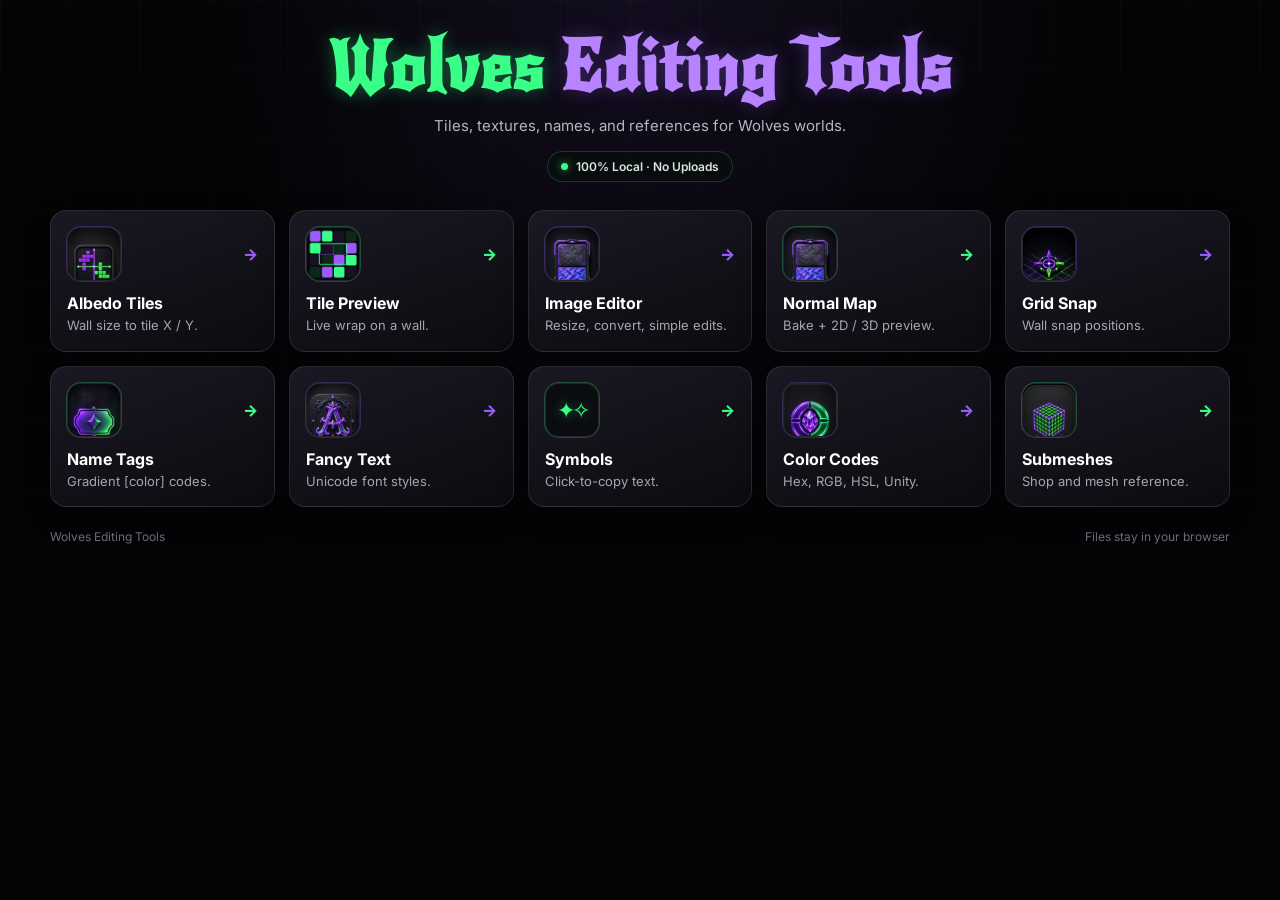
==== commit 1f2c7d99: "Refactor index.html for layout and style enhancements Updated HTML structure and styling for improve" ====
--- a/index.html
+++ b/index.html
@@ -1,4 +1,4 @@
-<!html>
+<html>
 <html lang="en">
 <head>
     <meta charset="UTF-8">
@@ -15,211 +15,182 @@
             --purple-bright: #b783ff;
             --green: #39ff88;
             --black: #030405;
-            --white: #f5f3fa;
-            --muted: #9b99a6;
+            --white: #f7f5fb;
+            --muted: #b7b4c2;
         }
         * { box-sizing: border-box; }
-        html, body { height: 100%; }
         body {
             margin: 0;
             min-height: 100vh;
             background: var(--black);
             color: var(--white);
             font-family: Inter, sans-serif;
-            overflow-x: hidden;
         }
         a { color: inherit; text-decoration: none; }
         .bg {
             position: fixed; inset: 0; z-index: -20; pointer-events: none;
             background:
-                radial-gradient(circle at 50% 0%, rgba(155,92,255,.08), transparent 42%),
+                radial-gradient(circle at 50% 0%, rgba(155,92,255,.1), transparent 40%),
                 #030405;
         }
         .wolf {
-            position: fixed; inset: 0; z-index: -10; pointer-events: none; opacity: .28;
+            position: fixed; inset: 0; z-index: -10; pointer-events: none; opacity: .22;
             background:
-                linear-gradient(to bottom, rgba(3,4,5,.35), rgba(3,4,5,.78) 60%, rgba(3,4,5,.96)),
-                url("https://images.guns.lol/16f3e8100b90f74a02cab427aa3aca5b31ff33c5/XqyQY34lHkFWU.png") center 20px / min(760px, 62vw) no-repeat;
+                linear-gradient(to bottom, rgba(3,4,5,.4), rgba(3,4,5,.82) 55%, rgba(3,4,5,.97)),
+                url("https://images.guns.lol/16f3e8100b90f74a02cab427aa3aca5b31ff33c5/XqyQY34lHkFWU.png") center 30px / min(820px, 70vw) no-repeat;
             filter: contrast(1.08) saturate(1.25);
             mix-blend-mode: screen;
         }
-        .grid {
+        .gridline {
             position: fixed; inset: 0; z-index: -4; pointer-events: none;
             background-image:
-                linear-gradient(rgba(255,255,255,.016) 1px, transparent 1px),
-                linear-gradient(90deg, rgba(255,255,255,.016) 1px, transparent 1px);
-            background-size: 64px 64px;
-            mask-image: linear-gradient(to bottom, black, transparent 80%);
-        }
-        .app {
-            width: min(1180px, calc(100% - 32px));
-            min-height: 100vh;
+                linear-gradient(rgba(255,255,255,.018) 1px, transparent 1px),
+                linear-gradient(90deg, rgba(255,255,255,.018) 1px, transparent 1px);
+            background-size: 70px 70px;
+            mask-image: linear-gradient(to bottom, black, transparent 78%);
+        }
+        .page {
+            width: min(1180px, calc(100% - 36px));
             margin: 0 auto;
+            padding: 36px 0 28px;
+        }
+        .hero { text-align: center; margin-bottom: 28px; }
+        .brand {
+            margin: 0;
+            font-family: "New Rocker", cursive;
+            font-size: clamp(42px, 6vw, 68px);
+            line-height: .95;
+            letter-spacing: 1px;
+        }
+        .brand .wolves {
+            color: var(--green);
+            text-shadow: 0 0 18px rgba(57,255,136,.35);
+        }
+        .brand .rest {
+            color: var(--purple-bright);
+            text-shadow: 0 0 18px rgba(155,92,255,.3);
+        }
+        .hero p {
+            max-width: 560px;
+            margin: 14px auto 0;
+            color: var(--muted);
+            font-size: 15px;
+            line-height: 1.5;
+        }
+        .status {
+            display: inline-flex;
+            align-items: center;
+            gap: 8px;
+            margin-top: 14px;
+            padding: 7px 13px;
+            border-radius: 999px;
+            border: 1px solid rgba(57,255,136,.2);
+            background: rgba(8,15,11,.65);
+            color: #d5e7dc;
+            font-size: 12px;
+            font-weight: 600;
+        }
+        .dot { width: 7px; height: 7px; border-radius: 50%; background: var(--green); box-shadow: 0 0 8px rgba(57,255,136,.7); }
+        .board {
+            display: grid;
+            grid-template-columns: repeat(5, 1fr);
+            gap: 14px;
+        }
+        .card {
             display: flex;
             flex-direction: column;
-            padding: 22px 0 18px;
-        }
-        .top {
-            display: flex;
-            align-items: center;
-            justify-content: space-between;
-            gap: 16px;
-            margin-bottom: 18px;
-        }
-        .brand {
-            display: flex;
-            align-items: center;
             gap: 12px;
-            min-width: 0;
-        }
-        .mark {
-            width: 46px; height: 46px; border-radius: 14px; padding: 2px; flex: 0 0 46px;
-            background: linear-gradient(145deg, rgba(155,92,255,.9), rgba(57,255,136,.55));
-            box-shadow: 0 0 18px rgba(155,92,255,.28);
-        }
-        .mark img { width: 100%; height: 100%; object-fit: cover; border-radius: 12px; display: block; background: #0b0c10; }
-        .title {
-            margin: 0;
-            font-family: "New Rocker", cursive;
-            font-size: clamp(28px, 4vw, 40px);
-            line-height: .95;
-            letter-spacing: .4px;
-        }
-        .title .wolves { color: var(--purple-bright); }
-        .title .tools { color: var(--green); }
-        .sub { margin: 4px 0 0; color: var(--muted); font-size: 13px; }
-        .status {
-            display: inline-flex; align-items: center; gap: 8px;
-            padding: 7px 12px; border-radius: 999px;
-            border: 1px solid rgba(57,255,136,.18);
-            background: rgba(8,15,11,.6); color: #c7d7ce;
-            font-size: 12px; font-weight: 600; white-space: nowrap;
-        }
-        .dot { width: 7px; height: 7px; border-radius: 50%; background: var(--green); box-shadow: 0 0 8px rgba(57,255,136,.7); }
-        .board {
-            flex: 1;
-            display: grid;
-            grid-template-columns: repeat(5, 1fr);
-            grid-auto-rows: minmax(132px, 1fr);
-            gap: 12px;
-            align-content: start;
-        }
-        .card {
-            position: relative;
-            min-height: 132px;
-            padding: 14px;
-            display: flex;
-            flex-direction: column;
-            justify-content: space-between;
-            border: 1px solid rgba(255,255,255,.08);
+            min-height: 0;
+            padding: 16px;
+            border: 1px solid rgba(255,255,255,.1);
             border-radius: 16px;
-            background: linear-gradient(145deg, rgba(16,16,24,.88), rgba(7,8,11,.9));
-            overflow: hidden;
-            transition: transform .2s ease, border-color .2s ease, box-shadow .2s ease;
-        }
-        .card::before {
-            content: "";
-            position: absolute; left: 14px; right: 14px; top: 0; height: 1px;
-            background: linear-gradient(90deg, transparent, var(--accent), transparent);
-            opacity: .55;
+            background: linear-gradient(160deg, rgba(28,26,38,.92), rgba(12,12,16,.94));
+            box-shadow: 0 10px 28px rgba(0,0,0,.28);
+            transition: transform .18s ease, border-color .18s ease, box-shadow .18s ease;
         }
         .card:hover {
             transform: translateY(-4px);
-            border-color: color-mix(in srgb, var(--accent) 40%, rgba(255,255,255,.1));
-            box-shadow: 0 14px 34px rgba(0,0,0,.35), 0 0 22px color-mix(in srgb, var(--accent) 14%, transparent);
+            border-color: color-mix(in srgb, var(--accent) 55%, rgba(255,255,255,.12));
+            box-shadow: 0 16px 36px rgba(0,0,0,.4), 0 0 24px color-mix(in srgb, var(--accent) 18%, transparent);
         }
         .purple { --accent: var(--purple); }
         .green { --accent: var(--green); }
-        .row { display: flex; align-items: flex-start; justify-content: space-between; gap: 8px; }
+        .top { display: flex; align-items: center; justify-content: space-between; }
         .icon {
-            width: 52px; height: 52px; border-radius: 14px; overflow: hidden;
-            border: 1px solid rgba(255,255,255,.07);
+            width: 54px; height: 54px; border-radius: 14px; overflow: hidden;
+            border: 1px solid rgba(255,255,255,.1);
             background: #0b0c10;
             display: grid; place-items: center;
+            box-shadow: 0 0 0 1px color-mix(in srgb, var(--accent) 25%, transparent);
         }
         .icon img { width: 100%; height: 100%; object-fit: cover; object-position: center 32%; display: block; }
-        .glyph { font-size: 22px; letter-spacing: -3px; color: var(--green); text-shadow: 0 0 14px rgba(57,255,136,.4); }
-        .name { margin: 12px 0 0; font-size: 15px; font-weight: 700; letter-spacing: -.01em; }
-        .desc { margin: 4px 0 0; color: #8f8d99; font-size: 12px; line-height: 1.35; }
-        .go { color: var(--accent); font-size: 13px; font-weight: 800; }
+        .glyph { font-size: 22px; letter-spacing: -3px; color: var(--green); text-shadow: 0 0 12px rgba(57,255,136,.45); }
+        .go { color: var(--accent); font-weight: 800; font-size: 16px; }
+        .name { margin: 0; font-size: 16px; font-weight: 700; color: #fff; }
+        .desc { margin: 4px 0 0; color: #a7a4b2; font-size: 13px; line-height: 1.35; }
         footer {
-            margin-top: 14px;
-            color: #5d5c66;
+            margin-top: 22px;
+            color: #6d6b76;
             font-size: 12px;
             display: flex;
             justify-content: space-between;
-            gap: 10px;
-        }
-        @media (max-width: 1100px) {
-            .board { grid-template-columns: repeat(3, 1fr); }
-            html, body { height: auto; }
-        }
-        @media (max-width: 720px) {
-            .board { grid-template-columns: repeat(2, 1fr); }
-            .top { flex-direction: column; align-items: flex-start; }
-            .sub { display: none; }
-        }
-        @media (max-width: 480px) {
-            .board { grid-template-columns: 1fr; }
-        }
+        }
+        @media (max-width: 1100px) { .board { grid-template-columns: repeat(3, 1fr); } }
+        @media (max-width: 720px) { .board { grid-template-columns: repeat(2, 1fr); } }
+        @media (max-width: 480px) { .board { grid-template-columns: 1fr; } .brand { font-size: 40px; } }
     </style>
 </head>
 <body>
     <div class="bg"></div>
     <div class="wolf"></div>
-    <div class="grid"></div>
+    <div class="gridline"></div>
 
-    <main class="app">
-        <header class="top">
-            <div class="brand">
-                <div class="mark"><img src="https://images.guns.lol/16f3e8100b90f74a02cab427aa3aca5b31ff33c5/XqyQY34lHkFWU.png" alt=""></div>
-                <div>
-                    <h1 class="title"><span class="wolves">Wolves</span> <span class="tools">Editing Tools</span></h1>
-                    <p class="sub">Tiles, textures, names, and references. All local.</p>
-                </div>
-            </div>
+    <main class="page">
+        <header class="hero">
+            <h1 class="brand"><span class="wolves">Wolves</span> <span class="rest">Editing Tools</span></h1>
+            <p>Tiles, textures, names, and references for Wolves worlds.</p>
             <div class="status"><span class="dot"></span> 100% Local · No Uploads</div>
         </header>
 
         <section class="board">
             <a class="card purple" href="albedo.html">
-                <div class="row"><div class="icon"><img src="icons/tile.jpg" alt=""></div><span class="go">→</span></div>
+                <div class="top"><div class="icon"><img src="icons/tile.jpg" alt=""></div><span class="go">→</span></div>
                 <div><div class="name">Albedo Tiles</div><div class="desc">Wall size to tile X / Y.</div></div>
             </a>
             <a class="card green" href="tilepreview.html">
-                <div class="row"><div class="icon"><img src="icons/tilepreview.jpg" alt=""></div><span class="go">→</span></div>
+                <div class="top"><div class="icon"><img src="icons/tilepreview.jpg" alt=""></div><span class="go">→</span></div>
                 <div><div class="name">Tile Preview</div><div class="desc">Live wrap on a wall.</div></div>
             </a>
             <a class="card purple" href="image.html">
-                <div class="row"><div class="icon"><img src="icons/texture.jpg" alt=""></div><span class="go">→</span></div>
+                <div class="top"><div class="icon"><img src="icons/texture.jpg" alt=""></div><span class="go">→</span></div>
                 <div><div class="name">Image Editor</div><div class="desc">Resize, convert, simple edits.</div></div>
             </a>
             <a class="card green" href="normal.html">
-                <div class="row"><div class="icon"><img src="icons/texture.jpg" alt=""></div><span class="go">→</span></div>
+                <div class="top"><div class="icon"><img src="icons/texture.jpg" alt=""></div><span class="go">→</span></div>
                 <div><div class="name">Normal Map</div><div class="desc">Bake + 2D / 3D preview.</div></div>
             </a>
             <a class="card purple" href="gridsnap.html">
-                <div class="row"><div class="icon"><img src="icons/gridsnap.jpg" alt=""></div><span class="go">→</span></div>
+                <div class="top"><div class="icon"><img src="icons/gridsnap.jpg" alt=""></div><span class="go">→</span></div>
                 <div><div class="name">Grid Snap</div><div class="desc">Wall snap positions.</div></div>
             </a>
             <a class="card green" href="nametags.html">
-                <div class="row"><div class="icon"><img src="icons/tag.jpg" alt=""></div><span class="go">→</span></div>
+                <div class="top"><div class="icon"><img src="icons/tag.jpg" alt=""></div><span class="go">→</span></div>
                 <div><div class="name">Name Tags</div><div class="desc">Gradient [color] codes.</div></div>
             </a>
             <a class="card purple" href="fancy.html">
-                <div class="row"><div class="icon"><img src="icons/fancy.jpg" alt=""></div><span class="go">→</span></div>
+                <div class="top"><div class="icon"><img src="icons/fancy.jpg" alt=""></div><span class="go">→</span></div>
                 <div><div class="name">Fancy Text</div><div class="desc">Unicode font styles.</div></div>
             </a>
             <a class="card green" href="symbols.html">
-                <div class="row"><div class="icon"><span class="glyph">✦✧</span></div><span class="go">→</span></div>
+                <div class="top"><div class="icon"><span class="glyph">✦✧</span></div><span class="go">→</span></div>
                 <div><div class="name">Symbols</div><div class="desc">Click-to-copy text.</div></div>
             </a>
             <a class="card purple" href="colors.html">
-                <div class="row"><div class="icon"><img src="icons/color.jpg" alt=""></div><span class="go">→</span></div>
+                <div class="top"><div class="icon"><img src="icons/color.jpg" alt=""></div><span class="go">→</span></div>
                 <div><div class="name">Color Codes</div><div class="desc">Hex, RGB, HSL, Unity.</div></div>
             </a>
             <a class="card green" href="submeshes.html">
-                <div class="row"><div class="icon"><img src="icons/mesh.jpg" alt=""></div><span class="go">→</span></div>
+                <div class="top"><div class="icon"><img src="icons/mesh.jpg" alt=""></div><span class="go">→</span></div>
                 <div><div class="name">Submeshes</div><div class="desc">Shop and mesh reference.</div></div>
             </a>
         </section>
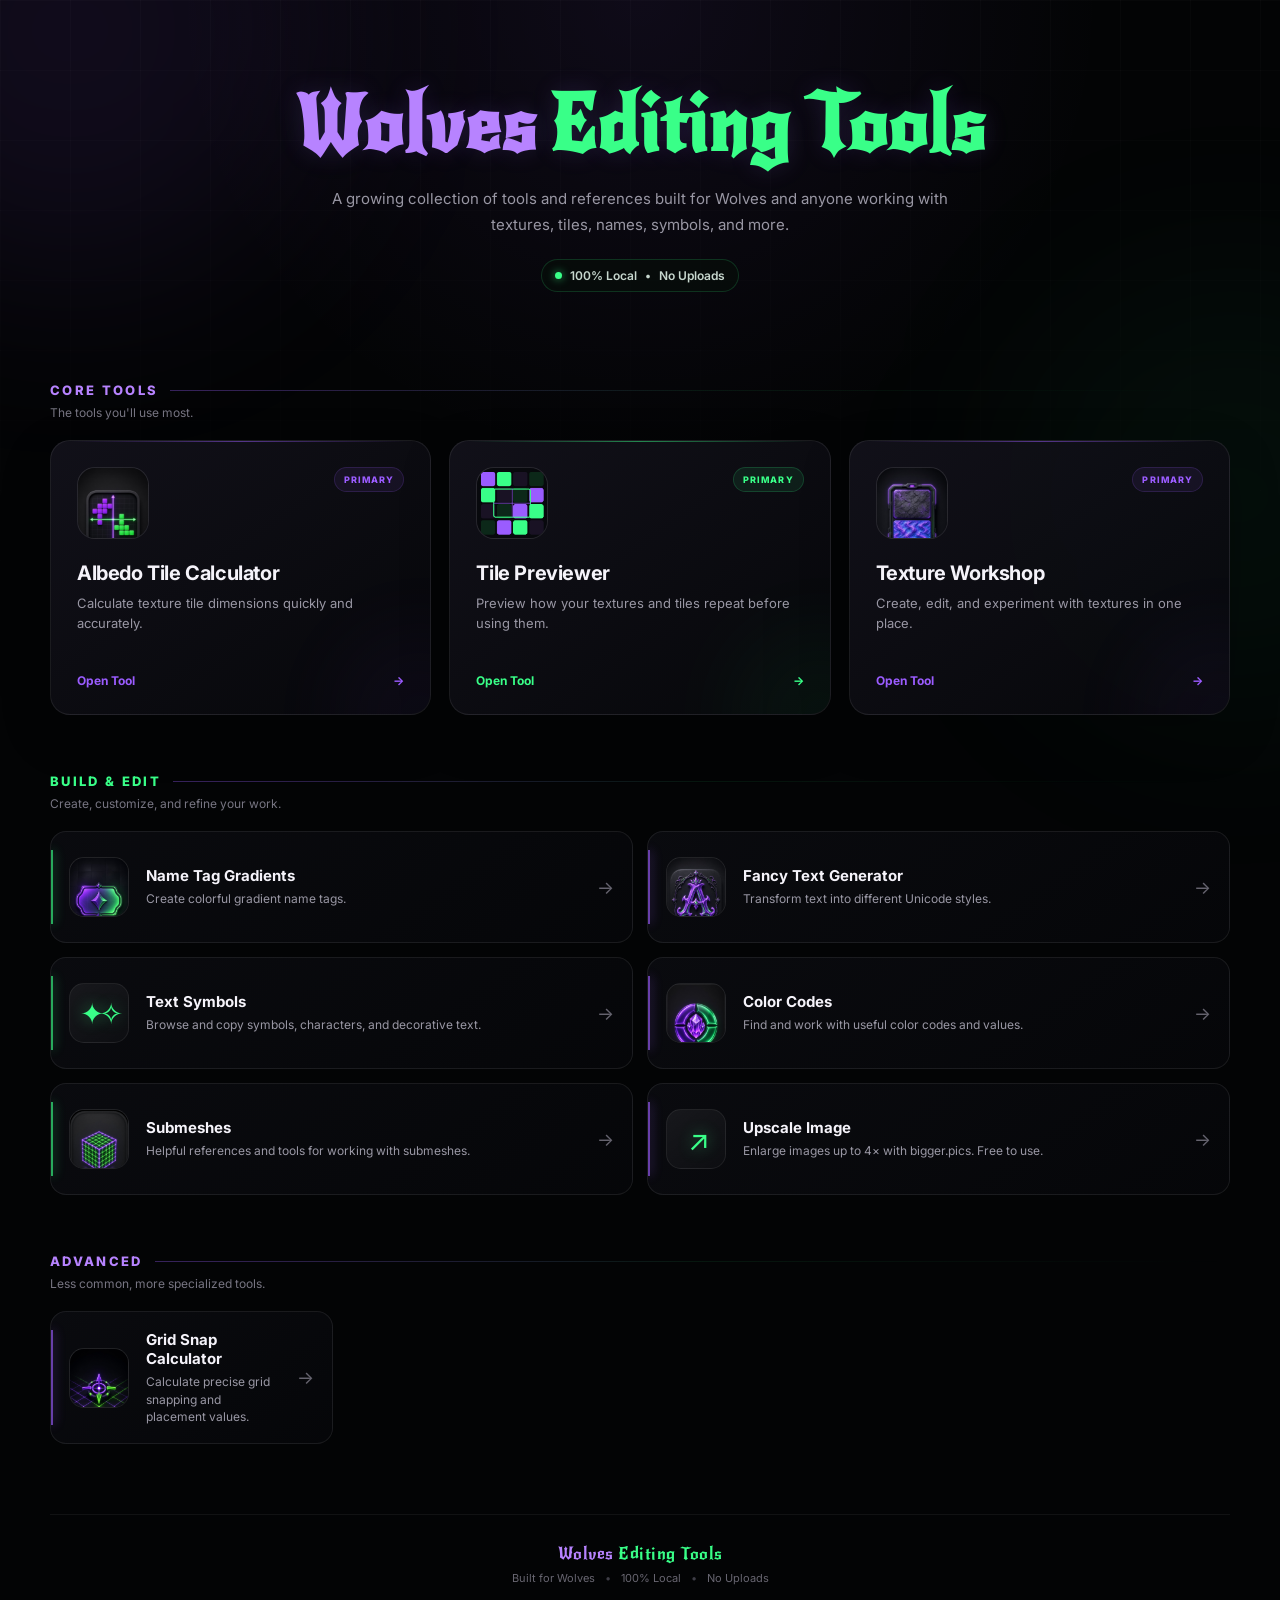
==== commit 6d67ab15: "Update print statement from 'Hello' to 'Goodbye'" ====
--- a/index.html
+++ b/index.html
@@ -1,204 +1,1062 @@
+
 <html>
 <html lang="en">
 <head>
     <meta charset="UTF-8">
     <meta name="viewport" content="width=device-width, initial-scale=1.0">
     <title>Wolves Editing Tools</title>
-    <meta name="description" content="A growing set of tools and references built for Wolves and others.">
+    <meta name="description" content="Texture tools, tile previews, text utilities, and image upscaling for Wolves.">
+
     <link rel="icon" href="https://images.guns.lol/16f3e8100b90f74a02cab427aa3aca5b31ff33c5/XqyQY34lHkFWU.png">
     <link rel="preconnect" href="https://fonts.googleapis.com">
     <link rel="preconnect" href="https://fonts.gstatic.com" crossorigin>
     <link href="https://fonts.googleapis.com/css2?family=Inter:wght@400;500;600;700;800&family=New+Rocker&display=swap" rel="stylesheet">
+
     <style>
         :root {
             --purple: #9b5cff;
             --purple-bright: #b783ff;
             --green: #39ff88;
             --black: #030405;
-            --white: #f7f5fb;
-            --muted: #b7b4c2;
-        }
+            --white: #f5f3fa;
+            --muted: #9997a4;
+            --border: rgba(255,255,255,.08);
+            --radius: 20px;
+        }
+
         * { box-sizing: border-box; }
+
+        html { scroll-behavior: smooth; }
+
         body {
             margin: 0;
             min-height: 100vh;
             background: var(--black);
             color: var(--white);
             font-family: Inter, sans-serif;
-        }
+            overflow-x: hidden;
+        }
+
         a { color: inherit; text-decoration: none; }
-        .bg {
-            position: fixed; inset: 0; z-index: -20; pointer-events: none;
+        button, input { font: inherit; }
+
+        .background {
+            position: fixed;
+            inset: 0;
+            z-index: -20;
+            pointer-events: none;
             background:
-                radial-gradient(circle at 50% 0%, rgba(155,92,255,.1), transparent 40%),
+                radial-gradient(circle at 50% 0%, rgba(155,92,255,.08), transparent 42%),
                 #030405;
         }
-        .wolf {
-            position: fixed; inset: 0; z-index: -10; pointer-events: none; opacity: .22;
-            background:
-                linear-gradient(to bottom, rgba(3,4,5,.4), rgba(3,4,5,.82) 55%, rgba(3,4,5,.97)),
-                url("https://images.guns.lol/16f3e8100b90f74a02cab427aa3aca5b31ff33c5/XqyQY34lHkFWU.png") center 30px / min(820px, 70vw) no-repeat;
+
+        /* Existing stationary wolf background — original colors retained */
+        .wolf-background {
+            position: fixed;
+            inset: 0;
+            z-index: -10;
+            pointer-events: none;
+            background-image:
+                linear-gradient(
+                    to bottom,
+                    rgba(3,4,5,.34),
+                    rgba(3,4,5,.70) 55%,
+                    rgba(3,4,5,.97) 100%
+                ),
+                url("https://images.guns.lol/16f3e8100b90f74a02cab427aa3aca5b31ff33c5/XqyQY34lHkFWU.png");
+            background-repeat: no-repeat;
+            background-position: center, center 25px;
+            background-size: cover, min(900px, 78vw);
+            opacity: .35;
             filter: contrast(1.08) saturate(1.25);
             mix-blend-mode: screen;
         }
-        .gridline {
-            position: fixed; inset: 0; z-index: -4; pointer-events: none;
+
+        .ambient-purple, .ambient-green {
+            position: fixed;
+            border-radius: 50%;
+            pointer-events: none;
+            z-index: -5;
+            filter: blur(100px);
+        }
+
+        .ambient-purple {
+            width: 500px;
+            height: 500px;
+            top: -220px;
+            left: -180px;
+            background: rgba(155,92,255,.09);
+        }
+
+        .ambient-green {
+            width: 450px;
+            height: 450px;
+            right: -180px;
+            top: 30%;
+            background: rgba(57,255,136,.045);
+        }
+
+        .grid-overlay {
+            position: fixed;
+            inset: 0;
+            z-index: -4;
+            pointer-events: none;
             background-image:
                 linear-gradient(rgba(255,255,255,.018) 1px, transparent 1px),
                 linear-gradient(90deg, rgba(255,255,255,.018) 1px, transparent 1px);
             background-size: 70px 70px;
-            mask-image: linear-gradient(to bottom, black, transparent 78%);
-        }
+            mask-image: linear-gradient(to bottom, black, transparent 75%);
+        }
+
+        .cursor-glow {
+            position: fixed;
+            width: 280px;
+            height: 280px;
+            left: 0;
+            top: 0;
+            border-radius: 50%;
+            pointer-events: none;
+            z-index: 1000;
+            transform: translate(
+                calc(var(--mouse-x, -400px) - 140px),
+                calc(var(--mouse-y, -400px) - 140px)
+            );
+            background: radial-gradient(
+                circle,
+                rgba(155,92,255,.10) 0%,
+                rgba(155,92,255,.035) 32%,
+                transparent 72%
+            );
+            filter: blur(4px);
+            transition: transform 70ms linear;
+            mix-blend-mode: screen;
+        }
+
         .page {
-            width: min(1180px, calc(100% - 36px));
+            width: min(1180px, calc(100% - 40px));
             margin: 0 auto;
-            padding: 36px 0 28px;
-        }
-        .hero { text-align: center; margin-bottom: 28px; }
+            padding: 72px 0 40px;
+        }
+
+        .hero {
+            position: relative;
+            text-align: center;
+            padding: 18px 20px 70px;
+        }
+
         .brand {
             margin: 0;
+            display: flex;
+            justify-content: center;
+            align-items: baseline;
+            flex-wrap: wrap;
+            gap: 12px;
             font-family: "New Rocker", cursive;
-            font-size: clamp(42px, 6vw, 68px);
+            font-size: clamp(42px, 7vw, 76px);
             line-height: .95;
             letter-spacing: 1px;
-        }
-        .brand .wolves {
-            color: var(--green);
-            text-shadow: 0 0 18px rgba(57,255,136,.35);
-        }
-        .brand .rest {
-            color: var(--purple-bright);
-            text-shadow: 0 0 18px rgba(155,92,255,.3);
-        }
-        .hero p {
-            max-width: 560px;
-            margin: 14px auto 0;
+            text-shadow:
+                0 0 25px rgba(155,92,255,.16),
+                0 0 45px rgba(57,255,136,.05);
+        }
+
+        .brand-wolves, .footer-purple { color: var(--purple-bright); }
+        .brand-tools, .footer-green { color: var(--green); }
+
+        .hero-description {
+            max-width: 650px;
+            margin: 24px auto 22px;
             color: var(--muted);
             font-size: 15px;
-            line-height: 1.5;
-        }
-        .status {
+            line-height: 1.7;
+        }
+
+        .local-status {
             display: inline-flex;
             align-items: center;
             gap: 8px;
-            margin-top: 14px;
-            padding: 7px 13px;
+            padding: 8px 13px;
+            border: 1px solid rgba(57,255,136,.16);
             border-radius: 999px;
-            border: 1px solid rgba(57,255,136,.2);
-            background: rgba(8,15,11,.65);
-            color: #d5e7dc;
+            background: rgba(8,15,11,.62);
+            color: #c7d7ce;
             font-size: 12px;
             font-weight: 600;
         }
-        .dot { width: 7px; height: 7px; border-radius: 50%; background: var(--green); box-shadow: 0 0 8px rgba(57,255,136,.7); }
-        .board {
+
+        .local-dot {
+            width: 7px;
+            height: 7px;
+            border-radius: 50%;
+            background: var(--green);
+            box-shadow: 0 0 8px rgba(57,255,136,.7);
+        }
+
+        .section { margin-top: 20px; }
+        .section + .section { margin-top: 58px; }
+        .section-heading { margin-bottom: 20px; }
+
+        .section-title {
+            margin: 0;
+            font-size: 13px;
+            font-weight: 800;
+            letter-spacing: .18em;
+            text-transform: uppercase;
+            display: flex;
+            align-items: center;
+            gap: 12px;
+        }
+
+        .section-title::after {
+            content: "";
+            flex: 1;
+            height: 1px;
+            background: linear-gradient(
+                90deg,
+                rgba(155,92,255,.35),
+                rgba(57,255,136,.08),
+                transparent
+            );
+        }
+
+        .section-title .purple { color: var(--purple-bright); }
+        .section-title .green { color: var(--green); }
+
+        .section-subtitle {
+            margin: 7px 0 0;
+            color: #777582;
+            font-size: 12px;
+        }
+
+        .core-grid {
             display: grid;
-            grid-template-columns: repeat(5, 1fr);
-            gap: 14px;
-        }
-        .card {
+            grid-template-columns: repeat(3, 1fr);
+            gap: 18px;
+        }
+
+        .core-card {
+            position: relative;
+            min-height: 275px;
+            padding: 26px;
             display: flex;
             flex-direction: column;
-            gap: 12px;
-            min-height: 0;
-            padding: 16px;
-            border: 1px solid rgba(255,255,255,.1);
-            border-radius: 16px;
-            background: linear-gradient(160deg, rgba(28,26,38,.92), rgba(12,12,16,.94));
-            box-shadow: 0 10px 28px rgba(0,0,0,.28);
-            transition: transform .18s ease, border-color .18s ease, box-shadow .18s ease;
-        }
-        .card:hover {
-            transform: translateY(-4px);
-            border-color: color-mix(in srgb, var(--accent) 55%, rgba(255,255,255,.12));
-            box-shadow: 0 16px 36px rgba(0,0,0,.4), 0 0 24px color-mix(in srgb, var(--accent) 18%, transparent);
-        }
-        .purple { --accent: var(--purple); }
-        .green { --accent: var(--green); }
-        .top { display: flex; align-items: center; justify-content: space-between; }
-        .icon {
-            width: 54px; height: 54px; border-radius: 14px; overflow: hidden;
-            border: 1px solid rgba(255,255,255,.1);
-            background: #0b0c10;
-            display: grid; place-items: center;
-            box-shadow: 0 0 0 1px color-mix(in srgb, var(--accent) 25%, transparent);
-        }
-        .icon img { width: 100%; height: 100%; object-fit: cover; object-position: center 32%; display: block; }
-        .glyph { font-size: 22px; letter-spacing: -3px; color: var(--green); text-shadow: 0 0 12px rgba(57,255,136,.45); }
-        .go { color: var(--accent); font-weight: 800; font-size: 16px; }
-        .name { margin: 0; font-size: 16px; font-weight: 700; color: #fff; }
-        .desc { margin: 4px 0 0; color: #a7a4b2; font-size: 13px; line-height: 1.35; }
-        footer {
-            margin-top: 22px;
-            color: #6d6b76;
-            font-size: 12px;
+            justify-content: space-between;
+            overflow: hidden;
+            border: 1px solid var(--border);
+            border-radius: var(--radius);
+            background: linear-gradient(145deg, rgba(20,19,29,.86), rgba(7,8,11,.88));
+            box-shadow: 0 18px 50px rgba(0,0,0,.24);
+            transition: transform 220ms ease, border-color 220ms ease, box-shadow 220ms ease;
+        }
+
+        .core-card::before {
+            content: "";
+            position: absolute;
+            top: 0;
+            left: 20px;
+            right: 20px;
+            height: 1px;
+            background: linear-gradient(90deg, transparent, var(--accent), transparent);
+            opacity: .5;
+        }
+
+        .core-card::after {
+            content: "";
+            position: absolute;
+            width: 180px;
+            height: 180px;
+            right: -80px;
+            bottom: -90px;
+            border-radius: 50%;
+            background: var(--accent);
+            opacity: .045;
+            filter: blur(40px);
+            pointer-events: none;
+            transition: opacity 220ms ease;
+        }
+
+        .core-card:hover {
+            transform: translateY(-6px);
+            border-color: color-mix(in srgb, var(--accent) 35%, rgba(255,255,255,.12));
+            box-shadow: 0 20px 55px rgba(0,0,0,.34), 0 0 35px color-mix(in srgb, var(--accent) 9%, transparent);
+        }
+
+        .core-card:hover::after { opacity: .09; }
+        .accent-purple { --accent: var(--purple); }
+        .accent-green { --accent: var(--green); }
+
+        .card-top {
             display: flex;
             justify-content: space-between;
-        }
-        @media (max-width: 1100px) { .board { grid-template-columns: repeat(3, 1fr); } }
-        @media (max-width: 720px) { .board { grid-template-columns: repeat(2, 1fr); } }
-        @media (max-width: 480px) { .board { grid-template-columns: 1fr; } .brand { font-size: 40px; } }
+            align-items: flex-start;
+        }
+
+        .tool-icon {
+            width: 72px;
+            height: 72px;
+            display: grid;
+            place-items: center;
+            flex-shrink: 0;
+            border-radius: 18px;
+            background: linear-gradient(145deg, rgba(255,255,255,.06), rgba(255,255,255,.018));
+            border: 1px solid rgba(255,255,255,.07);
+            overflow: hidden;
+        }
+
+        .tool-icon img {
+            width: 100%;
+            height: 100%;
+            object-fit: cover;
+        }
+
+        .symbols-icon {
+            font-size: 29px;
+            letter-spacing: -5px;
+            color: var(--green);
+            text-shadow: 0 0 16px rgba(57,255,136,.45);
+        }
+
+        .primary-label {
+            padding: 6px 9px;
+            border-radius: 999px;
+            font-size: 9px;
+            font-weight: 800;
+            letter-spacing: .12em;
+            text-transform: uppercase;
+            color: var(--accent);
+            background: color-mix(in srgb, var(--accent) 8%, transparent);
+            border: 1px solid color-mix(in srgb, var(--accent) 17%, transparent);
+        }
+
+        .core-card h3 {
+            margin: 22px 0 8px;
+            font-size: 20px;
+            font-weight: 700;
+            letter-spacing: -.02em;
+        }
+
+        .core-card p {
+            margin: 0;
+            color: var(--muted);
+            font-size: 13px;
+            line-height: 1.55;
+        }
+
+        .open-tool {
+            margin-top: 22px;
+            display: flex;
+            align-items: center;
+            justify-content: space-between;
+            color: var(--accent);
+            font-size: 12px;
+            font-weight: 700;
+        }
+
+        .arrow { transition: transform 180ms ease; }
+        .core-card:hover .arrow { transform: translateX(5px); }
+
+        .tools-grid {
+            display: grid;
+            grid-template-columns: repeat(2, 1fr);
+            gap: 14px;
+        }
+
+        .tool-card {
+            position: relative;
+            min-height: 112px;
+            padding: 18px;
+            display: flex;
+            align-items: center;
+            gap: 17px;
+            border: 1px solid var(--border);
+            border-radius: 16px;
+            background: linear-gradient(145deg, rgba(12,13,18,.82), rgba(6,7,10,.88));
+            transition: transform 200ms ease, border-color 200ms ease, background 200ms ease, box-shadow 200ms ease;
+            overflow: hidden;
+        }
+
+        .tool-card::before {
+            content: "";
+            position: absolute;
+            left: 0;
+            top: 18px;
+            bottom: 18px;
+            width: 2px;
+            background: var(--accent);
+            box-shadow: 0 0 12px var(--accent);
+            opacity: .65;
+        }
+
+        .tool-card:hover {
+            transform: translateY(-3px);
+            border-color: color-mix(in srgb, var(--accent) 25%, rgba(255,255,255,.08));
+            background: linear-gradient(145deg, rgba(17,18,24,.92), rgba(7,8,11,.94));
+            box-shadow: 0 12px 35px rgba(0,0,0,.25), 0 0 24px color-mix(in srgb, var(--accent) 5%, transparent);
+        }
+
+        .tool-card .tool-icon {
+            flex: 0 0 60px;
+            width: 60px;
+            height: 60px;
+            border-radius: 15px;
+        }
+
+        .tool-info { min-width: 0; flex: 1; }
+
+        .tool-info h3 {
+            margin: 0 0 5px;
+            font-size: 15px;
+            font-weight: 700;
+        }
+
+        .tool-info p {
+            margin: 0;
+            color: var(--muted);
+            font-size: 12px;
+            line-height: 1.45;
+        }
+
+        .tool-arrow {
+            color: #65636e;
+            font-size: 18px;
+            transition: color 180ms ease, transform 180ms ease;
+        }
+
+        .tool-card:hover .tool-arrow {
+            color: var(--accent);
+            transform: translateX(3px);
+        }
+
+        /* Upscaler card button uses the same styling as other tools */
+        .upscale-card {
+            width: 100%;
+            color: inherit;
+            text-align: left;
+            font: inherit;
+            cursor: pointer;
+        }
+
+        .upscale-card:focus-visible,
+        .tool-card:focus-visible,
+        .core-card:focus-visible {
+            outline: 2px solid var(--green);
+            outline-offset: 4px;
+        }
+
+        .advanced-card { max-width: 580px; }
+
+        footer {
+            margin-top: 70px;
+            padding: 28px 0 8px;
+            border-top: 1px solid rgba(255,255,255,.06);
+            text-align: center;
+        }
+
+        .footer-brand {
+            margin-bottom: 7px;
+            font-family: "New Rocker", cursive;
+            font-size: 17px;
+            letter-spacing: .5px;
+        }
+
+        .footer-text {
+            color: #686671;
+            font-size: 11px;
+        }
+
+        .footer-divider {
+            display: inline-block;
+            margin: 0 7px;
+            color: #3e3d46;
+        }
+
+        /* Bigger.pics image picker and result preview */
+        .upscale-overlay {
+            position: fixed;
+            inset: 0;
+            z-index: 2000;
+            display: grid;
+            place-items: center;
+            padding: 18px;
+            background: rgba(0,0,0,.84);
+            backdrop-filter: blur(12px);
+        }
+
+        .upscale-overlay[hidden],
+        #upscaleResult[hidden] {
+            display: none !important;
+        }
+
+        .upscale-panel {
+            position: relative;
+            width: min(560px, 100%);
+            max-height: 90vh;
+            overflow-y: auto;
+            padding: 28px;
+            border: 1px solid rgba(155,92,255,.35);
+            border-radius: 20px;
+            background: #0b0b11;
+            box-shadow: 0 0 45px rgba(155,92,255,.13);
+        }
+
+        .upscale-panel h2 {
+            margin: 0 36px 10px 0;
+            color: var(--purple-bright);
+            font-size: 25px;
+        }
+
+        .upscale-panel h3 {
+            margin-top: 24px;
+            color: var(--green);
+        }
+
+        .upscale-muted {
+            color: #aaa6b8;
+            font-size: 13px;
+            line-height: 1.6;
+        }
+
+        .upscale-close {
+            position: absolute;
+            top: 12px;
+            right: 15px;
+            border: 0;
+            background: transparent;
+            color: #fff;
+            font-size: 30px;
+            cursor: pointer;
+        }
+
+        .upscale-file-label {
+            display: block;
+            margin: 20px 0 8px;
+            color: var(--green);
+            font-weight: 700;
+        }
+
+        #upscaleFile {
+            display: block;
+            width: 100%;
+            padding: 12px;
+            border: 1px solid #34303f;
+            border-radius: 10px;
+            background: #111117;
+            color: #fff;
+        }
+
+        .upscale-action {
+            display: block;
+            width: 100%;
+            margin-top: 16px;
+            padding: 13px 16px;
+            border: 1px solid rgba(155,92,255,.45);
+            border-radius: 11px;
+            background: linear-gradient(100deg, #7440bd, #49307a);
+            color: #fff;
+            text-align: center;
+            font: inherit;
+            font-weight: 700;
+            text-decoration: none;
+            cursor: pointer;
+        }
+
+        .upscale-action:hover {
+            box-shadow: 0 0 24px rgba(155,92,255,.25);
+        }
+
+        .upscale-action:disabled {
+            opacity: .45;
+            cursor: not-allowed;
+        }
+
+        #upscalePreview {
+            display: block;
+            max-width: 100%;
+            max-height: 45vh;
+            margin: 14px auto;
+            border: 1px solid #302b3d;
+            border-radius: 10px;
+            object-fit: contain;
+        }
+
+        @media (max-width: 850px) {
+            .core-grid { grid-template-columns: 1fr; }
+            .core-card { min-height: 235px; }
+        }
+
+        @media (max-width: 650px) {
+            .page {
+                width: min(100% - 24px, 1180px);
+                padding-top: 45px;
+            }
+
+            .hero { padding-bottom: 50px; }
+            .brand { font-size: 42px; gap: 6px; }
+            .hero-description { font-size: 13px; }
+            .tools-grid { grid-template-columns: 1fr; }
+            .section + .section { margin-top: 44px; }
+            .core-card { padding: 21px; }
+            .upscale-panel { padding: 23px 18px; }
+        }
+
+        @media (prefers-reduced-motion: reduce) {
+            html { scroll-behavior: auto; }
+
+            *,
+            *::before,
+            *::after {
+                transition-duration: .01ms !important;
+            }
+
+            .cursor-glow { display: none; }
+        }
     </style>
 </head>
+
 <body>
-    <div class="bg"></div>
-    <div class="wolf"></div>
-    <div class="gridline"></div>
+    <div class="background"></div>
+    <div class="wolf-background"></div>
+    <div class="ambient-purple"></div>
+    <div class="ambient-green"></div>
+    <div class="grid-overlay"></div>
+    <div class="cursor-glow"></div>
 
     <main class="page">
         <header class="hero">
-            <h1 class="brand"><span class="wolves">Wolves</span> <span class="rest">Editing Tools</span></h1>
-            <p>Tiles, textures, names, and references for Wolves worlds.</p>
-            <div class="status"><span class="dot"></span> 100% Local · No Uploads</div>
+            <h1 class="brand">
+                <span class="brand-wolves">Wolves</span>
+                <span class="brand-tools">Editing Tools</span>
+            </h1>
+
+            <p class="hero-description">
+                A growing collection of tools and references built for
+                Wolves and anyone working with textures, tiles, names,
+                symbols, and more.
+            </p>
+
+            <div class="local-status">
+                <span class="local-dot"></span>
+                100% Local <span>•</span> No Uploads
+            </div>
         </header>
 
-        <section class="board">
-            <a class="card purple" href="albedo.html">
-                <div class="top"><div class="icon"><img src="icons/tile.jpg" alt=""></div><span class="go">→</span></div>
-                <div><div class="name">Albedo Tiles</div><div class="desc">Wall size to tile X / Y.</div></div>
-            </a>
-            <a class="card green" href="tilepreview.html">
-                <div class="top"><div class="icon"><img src="icons/tilepreview.jpg" alt=""></div><span class="go">→</span></div>
-                <div><div class="name">Tile Preview</div><div class="desc">Live wrap on a wall.</div></div>
-            </a>
-            <a class="card purple" href="image.html">
-                <div class="top"><div class="icon"><img src="icons/texture.jpg" alt=""></div><span class="go">→</span></div>
-                <div><div class="name">Image Editor</div><div class="desc">Resize, convert, simple edits.</div></div>
-            </a>
-            <a class="card green" href="normal.html">
-                <div class="top"><div class="icon"><img src="icons/texture.jpg" alt=""></div><span class="go">→</span></div>
-                <div><div class="name">Normal Map</div><div class="desc">Bake + 2D / 3D preview.</div></div>
-            </a>
-            <a class="card purple" href="gridsnap.html">
-                <div class="top"><div class="icon"><img src="icons/gridsnap.jpg" alt=""></div><span class="go">→</span></div>
-                <div><div class="name">Grid Snap</div><div class="desc">Wall snap positions.</div></div>
-            </a>
-            <a class="card green" href="nametags.html">
-                <div class="top"><div class="icon"><img src="icons/tag.jpg" alt=""></div><span class="go">→</span></div>
-                <div><div class="name">Name Tags</div><div class="desc">Gradient [color] codes.</div></div>
-            </a>
-            <a class="card purple" href="fancy.html">
-                <div class="top"><div class="icon"><img src="icons/fancy.jpg" alt=""></div><span class="go">→</span></div>
-                <div><div class="name">Fancy Text</div><div class="desc">Unicode font styles.</div></div>
-            </a>
-            <a class="card green" href="symbols.html">
-                <div class="top"><div class="icon"><span class="glyph">✦✧</span></div><span class="go">→</span></div>
-                <div><div class="name">Symbols</div><div class="desc">Click-to-copy text.</div></div>
-            </a>
-            <a class="card purple" href="colors.html">
-                <div class="top"><div class="icon"><img src="icons/color.jpg" alt=""></div><span class="go">→</span></div>
-                <div><div class="name">Color Codes</div><div class="desc">Hex, RGB, HSL, Unity.</div></div>
-            </a>
-            <a class="card green" href="submeshes.html">
-                <div class="top"><div class="icon"><img src="icons/mesh.jpg" alt=""></div><span class="go">→</span></div>
-                <div><div class="name">Submeshes</div><div class="desc">Shop and mesh reference.</div></div>
-            </a>
+        <!-- CORE TOOLS -->
+        <section class="section">
+            <div class="section-heading">
+                <h2 class="section-title"><span class="purple">Core Tools</span></h2>
+                <p class="section-subtitle">The tools you'll use most.</p>
+            </div>
+
+            <div class="core-grid">
+                <a href="albedo.html" class="core-card accent-purple">
+                    <div>
+                        <div class="card-top">
+                            <div class="tool-icon"><img src="icons/tile.jpg" alt=""></div>
+                            <span class="primary-label">Primary</span>
+                        </div>
+                        <h3>Albedo Tile Calculator</h3>
+                        <p>Calculate texture tile dimensions quickly and accurately.</p>
+                    </div>
+                    <div class="open-tool">Open Tool <span class="arrow">→</span></div>
+                </a>
+
+                <a href="tilepreview.html" class="core-card accent-green">
+                    <div>
+                        <div class="card-top">
+                            <div class="tool-icon"><img src="icons/tilepreview.jpg" alt=""></div>
+                            <span class="primary-label">Primary</span>
+                        </div>
+                        <h3>Tile Previewer</h3>
+                        <p>Preview how your textures and tiles repeat before using them.</p>
+                    </div>
+                    <div class="open-tool">Open Tool <span class="arrow">→</span></div>
+                </a>
+
+                <a href="textures.html" class="core-card accent-purple">
+                    <div>
+                        <div class="card-top">
+                            <div class="tool-icon"><img src="icons/texture.jpg" alt=""></div>
+                            <span class="primary-label">Primary</span>
+                        </div>
+                        <h3>Texture Workshop</h3>
+                        <p>Create, edit, and experiment with textures in one place.</p>
+                    </div>
+                    <div class="open-tool">Open Tool <span class="arrow">→</span></div>
+                </a>
+            </div>
         </section>
 
+        <!-- BUILD & EDIT -->
+        <section class="section">
+            <div class="section-heading">
+                <h2 class="section-title"><span class="green">Build &amp; Edit</span></h2>
+                <p class="section-subtitle">Create, customize, and refine your work.</p>
+            </div>
+
+            <div class="tools-grid">
+                <a href="nametags.html" class="tool-card accent-green">
+                    <div class="tool-icon"><img src="icons/tag.jpg" alt=""></div>
+                    <div class="tool-info">
+                        <h3>Name Tag Gradients</h3>
+                        <p>Create colorful gradient name tags.</p>
+                    </div>
+                    <span class="tool-arrow">→</span>
+                </a>
+
+                <a href="fancy.html" class="tool-card accent-purple">
+                    <div class="tool-icon"><img src="icons/fancy.jpg" alt=""></div>
+                    <div class="tool-info">
+                        <h3>Fancy Text Generator</h3>
+                        <p>Transform text into different Unicode styles.</p>
+                    </div>
+                    <span class="tool-arrow">→</span>
+                </a>
+
+                <a href="symbols.html" class="tool-card accent-green">
+                    <div class="tool-icon symbols-icon"><span>✦✧</span></div>
+                    <div class="tool-info">
+                        <h3>Text Symbols</h3>
+                        <p>Browse and copy symbols, characters, and decorative text.</p>
+                    </div>
+                    <span class="tool-arrow">→</span>
+                </a>
+
+                <a href="colors.html" class="tool-card accent-purple">
+                    <div class="tool-icon"><img src="icons/color.jpg" alt=""></div>
+                    <div class="tool-info">
+                        <h3>Color Codes</h3>
+                        <p>Find and work with useful color codes and values.</p>
+                    </div>
+                    <span class="tool-arrow">→</span>
+                </a>
+
+                <a href="submeshes.html" class="tool-card accent-green">
+                    <div class="tool-icon"><img src="icons/mesh.jpg" alt=""></div>
+                    <div class="tool-info">
+                        <h3>Submeshes</h3>
+                        <p>Helpful references and tools for working with submeshes.</p>
+                    </div>
+                    <span class="tool-arrow">→</span>
+                </a>
+
+                <!-- BIGGER.PICS UPSCALER -->
+                <button type="button" id="openUpscaler"
+                        class="tool-card accent-purple upscale-card">
+                    <div class="tool-icon symbols-icon" aria-hidden="true">↗</div>
+                    <div class="tool-info">
+                        <h3>Upscale Image</h3>
+                        <p>Enlarge images up to 4× with bigger.pics. Free to use.</p>
+                    </div>
+                    <span class="tool-arrow">→</span>
+                </button>
+            </div>
+        </section>
+
+        <!-- ADVANCED -->
+        <section class="section">
+            <div class="section-heading">
+                <h2 class="section-title"><span class="purple">Advanced</span></h2>
+                <p class="section-subtitle">Less common, more specialized tools.</p>
+            </div>
+
+            <div class="tools-grid advanced-card">
+                <a href="gridsnap.html" class="tool-card accent-purple">
+                    <div class="tool-icon"><img src="icons/gridsnap.jpg" alt=""></div>
+                    <div class="tool-info">
+                        <h3>Grid Snap Calculator</h3>
+                        <p>Calculate precise grid snapping and placement values.</p>
+                    </div>
+                    <span class="tool-arrow">→</span>
+                </a>
+            </div>
+        </section>
+
         <footer>
-            <span>Wolves Editing Tools</span>
-            <span>Files stay in your browser</span>
+            <div class="footer-brand">
+                <span class="footer-purple">Wolves</span>
+                <span class="footer-green">Editing Tools</span>
+            </div>
+            <div class="footer-text">
+                Built for Wolves <span class="footer-divider">•</span>
+                100% Local <span class="footer-divider">•</span> No Uploads
+            </div>
         </footer>
     </main>
+
+    <!-- BIGGER.PICS PICKER AND RESULT LIGHTBOX -->
+    <div id="upscalePanel" class="upscale-overlay" hidden>
+        <div class="upscale-panel" role="dialog" aria-modal="true" aria-labelledby="upscaleTitle">
+            <button type="button" id="closeUpscaler" class="upscale-close" aria-label="Close">×</button>
+
+            <h2 id="upscaleTitle">Upscale Image</h2>
+            <p class="upscale-muted">
+                Choose an image, send it to bigger.pics, then return your finished upscale here.
+            </p>
+
+            <label class="upscale-file-label" for="upscaleFile">Choose an image</label>
+            <input id="upscaleFile" type="file" accept="image/png,image/jpeg,image/webp">
+
+            <p id="upscaleFileName" class="upscale-muted">PNG, JPG or WebP</p>
+
+            <button type="button" id="sendToBiggerPics" class="upscale-action" disabled>
+                Open bigger.pics &amp; send image
+            </button>
+
+            <p id="upscaleStatus" class="upscale-muted" aria-live="polite">
+                Your image is read locally. It is sent to bigger.pics only when you choose to upscale it.
+            </p>
+
+            <div id="upscaleResult" hidden>
+                <h3>Your upscaled image</h3>
+                <p id="upscaleDimensions" class="upscale-muted"></p>
+                <img id="upscalePreview" alt="Upscaled image preview">
+                <a id="downloadUpscaled" class="upscale-action" download="upscaled-picture.png">
+                    Download PNG
+                </a>
+            </div>
+        </div>
+    </div>
+
+    <script>
+    (() => {
+        "use strict";
+
+        const ORIGIN = "https://app.bigger.pics";
+
+        const panel = document.getElementById("upscalePanel");
+        const openButton = document.getElementById("openUpscaler");
+        const closeButton = document.getElementById("closeUpscaler");
+        const fileInput = document.getElementById("upscaleFile");
+        const fileName = document.getElementById("upscaleFileName");
+        const sendButton = document.getElementById("sendToBiggerPics");
+        const status = document.getElementById("upscaleStatus");
+        const result = document.getElementById("upscaleResult");
+        const preview = document.getElementById("upscalePreview");
+        const dimensions = document.getElementById("upscaleDimensions");
+        const download = document.getElementById("downloadUpscaled");
+
+        let popup = null;
+        let pollId = null;
+        let sourceFile = null;
+        let imageData = null;
+        let popupReady = false;
+        let sent = false;
+        let contextId = null;
+        let resultUrl = null;
+
+        function setStatus(message) {
+            status.textContent = message;
+        }
+
+        function stopPolling() {
+            if (pollId !== null) {
+                clearInterval(pollId);
+                pollId = null;
+            }
+        }
+
+        function clearResult() {
+            if (resultUrl) {
+                URL.revokeObjectURL(resultUrl);
+                resultUrl = null;
+            }
+
+            preview.removeAttribute("src");
+            download.removeAttribute("href");
+            result.hidden = true;
+        }
+
+        function closePanel() {
+            panel.hidden = true;
+            stopPolling();
+
+            if (popup && !popup.closed) {
+                popup.close();
+            }
+
+            popup = null;
+        }
+
+        openButton.addEventListener("click", () => {
+            panel.hidden = false;
+            fileInput.focus();
+        });
+
+        closeButton.addEventListener("click", closePanel);
+
+        panel.addEventListener("click", event => {
+            if (event.target === panel) closePanel();
+        });
+
+        document.addEventListener("keydown", event => {
+            if (event.key === "Escape" && !panel.hidden) closePanel();
+        });
+
+        fileInput.addEventListener("change", () => {
+            sourceFile = fileInput.files[0] || null;
+            imageData = null;
+            popupReady = false;
+            sent = false;
+
+            if (popup && !popup.closed) popup.close();
+            popup = null;
+            stopPolling();
+            clearResult();
+
+            sendButton.disabled = !sourceFile;
+
+            if (!sourceFile) {
+                fileName.textContent = "PNG, JPG or WebP";
+                setStatus("Choose an image to begin.");
+                return;
+            }
+
+            if (!["image/png", "image/jpeg", "image/webp"].includes(sourceFile.type)) {
+                sourceFile = null;
+                sendButton.disabled = true;
+                fileName.textContent = "PNG, JPG or WebP";
+                setStatus("Please choose a PNG, JPG or WebP image.");
+                return;
+            }
+
+            fileName.textContent = sourceFile.name;
+            setStatus("Image selected. Ready to send when you are.");
+        });
+
+        function sendIfReady() {
+            if (!popup || popup.closed || !popupReady || !imageData || sent) return;
+
+            try {
+                popup.postMessage({
+                    type: "bigger-pics-image",
+                    url: imageData,
+                    name: sourceFile.name || "picture.png",
+                    site: "lildvrkness.github.io/wolves-editing-tools",
+                    format: "png",
+                    context: contextId
+                }, ORIGIN);
+
+                sent = true;
+                sendButton.disabled = false;
+                setStatus("Image sent! Finish upscaling in the bigger.pics window, then use its Send this back button.");
+            } catch (error) {
+                setStatus("Could not send the image. Close the popup and try again.");
+                sendButton.disabled = false;
+            }
+        }
+
+        // Open the popup synchronously inside the user's click gesture.
+        sendButton.addEventListener("click", () => {
+            if (!sourceFile) return;
+
+            if (popup && !popup.closed) {
+                setStatus("The bigger.pics window is already open.");
+                return;
+            }
+
+            clearResult();
+            popupReady = false;
+            sent = false;
+            imageData = null;
+            contextId = (crypto.randomUUID)
+                ? crypto.randomUUID()
+                : String(Date.now()) + "-" + Math.random();
+
+            popup = window.open("https://bigger.pics/", "_blank");
+
+            if (!popup) {
+                setStatus("Popup blocked. Allow popups for this site and try again.");
+                return;
+            }
+
+            sendButton.disabled = true;
+            setStatus("Preparing your image and waiting for bigger.pics…");
+
+            const reader = new FileReader();
+
+            reader.onload = () => {
+                imageData = reader.result;
+                sendIfReady();
+            };
+
+            reader.onerror = () => {
+                setStatus("Could not read that image. Please choose another file.");
+                sendButton.disabled = false;
+            };
+
+            reader.readAsDataURL(sourceFile);
+
+            stopPolling();
+            pollId = setInterval(() => {
+                if (popup && popup.closed && !sent) {
+                    stopPolling();
+                    popup = null;
+                    sendButton.disabled = !sourceFile;
+                    setStatus("The bigger.pics window closed without returning a result.");
+                }
+            }, 500);
+        });
+
+        window.addEventListener("message", event => {
+            // Only accept messages from bigger.pics and its actual popup.
+            if (event.origin !== ORIGIN) return;
+            if (!popup || event.source !== popup) return;
+
+            const data = event.data;
+            if (!data || typeof data !== "object") return;
+
+            if (data.type === "bigger-pics-ready") {
+                popupReady = true;
+                sendIfReady();
+                return;
+            }
+
+            if (data.type !== "bigger-pics-result") return;
+            if (!sent || data.context !== contextId) return;
+            if (!(data.blob instanceof Blob)) return;
+
+            if (data.blob.type &&
+                !["image/png", "image/jpeg"].includes(data.blob.type)) {
+                return;
+            }
+
+            stopPolling();
+
+            resultUrl = URL.createObjectURL(data.blob);
+            preview.src = resultUrl;
+
+            dimensions.textContent =
+                data.width && data.height
+                    ? `${data.width} × ${data.height} pixels`
+                    : "Your upscaled image is ready.";
+
+            const safeName = (data.name || "upscaled-picture.png")
+                .replace(/[\\/:*?"<>|]/g, "_");
+
+            download.href = resultUrl;
+            download.download = safeName;
+            download.textContent = "Download " + safeName;
+
+            result.hidden = false;
+            panel.hidden = false;
+            sendButton.disabled = !sourceFile;
+            setStatus("Upscaling complete! Your image is ready to download.");
+
+            // The result is now in this page; the popup may have closed.
+            popup = null;
+        });
+
+        window.addEventListener("beforeunload", () => {
+            stopPolling();
+            if (resultUrl) URL.revokeObjectURL(resultUrl);
+        });
+
+        // Existing cursor glow.
+        document.addEventListener("mousemove", event => {
+            document.documentElement.style.setProperty("--mouse-x", event.clientX + "px");
+            document.documentElement.style.setProperty("--mouse-y", event.clientY + "px");
+        });
+    })();
+    </script>
 </body>
 </html>
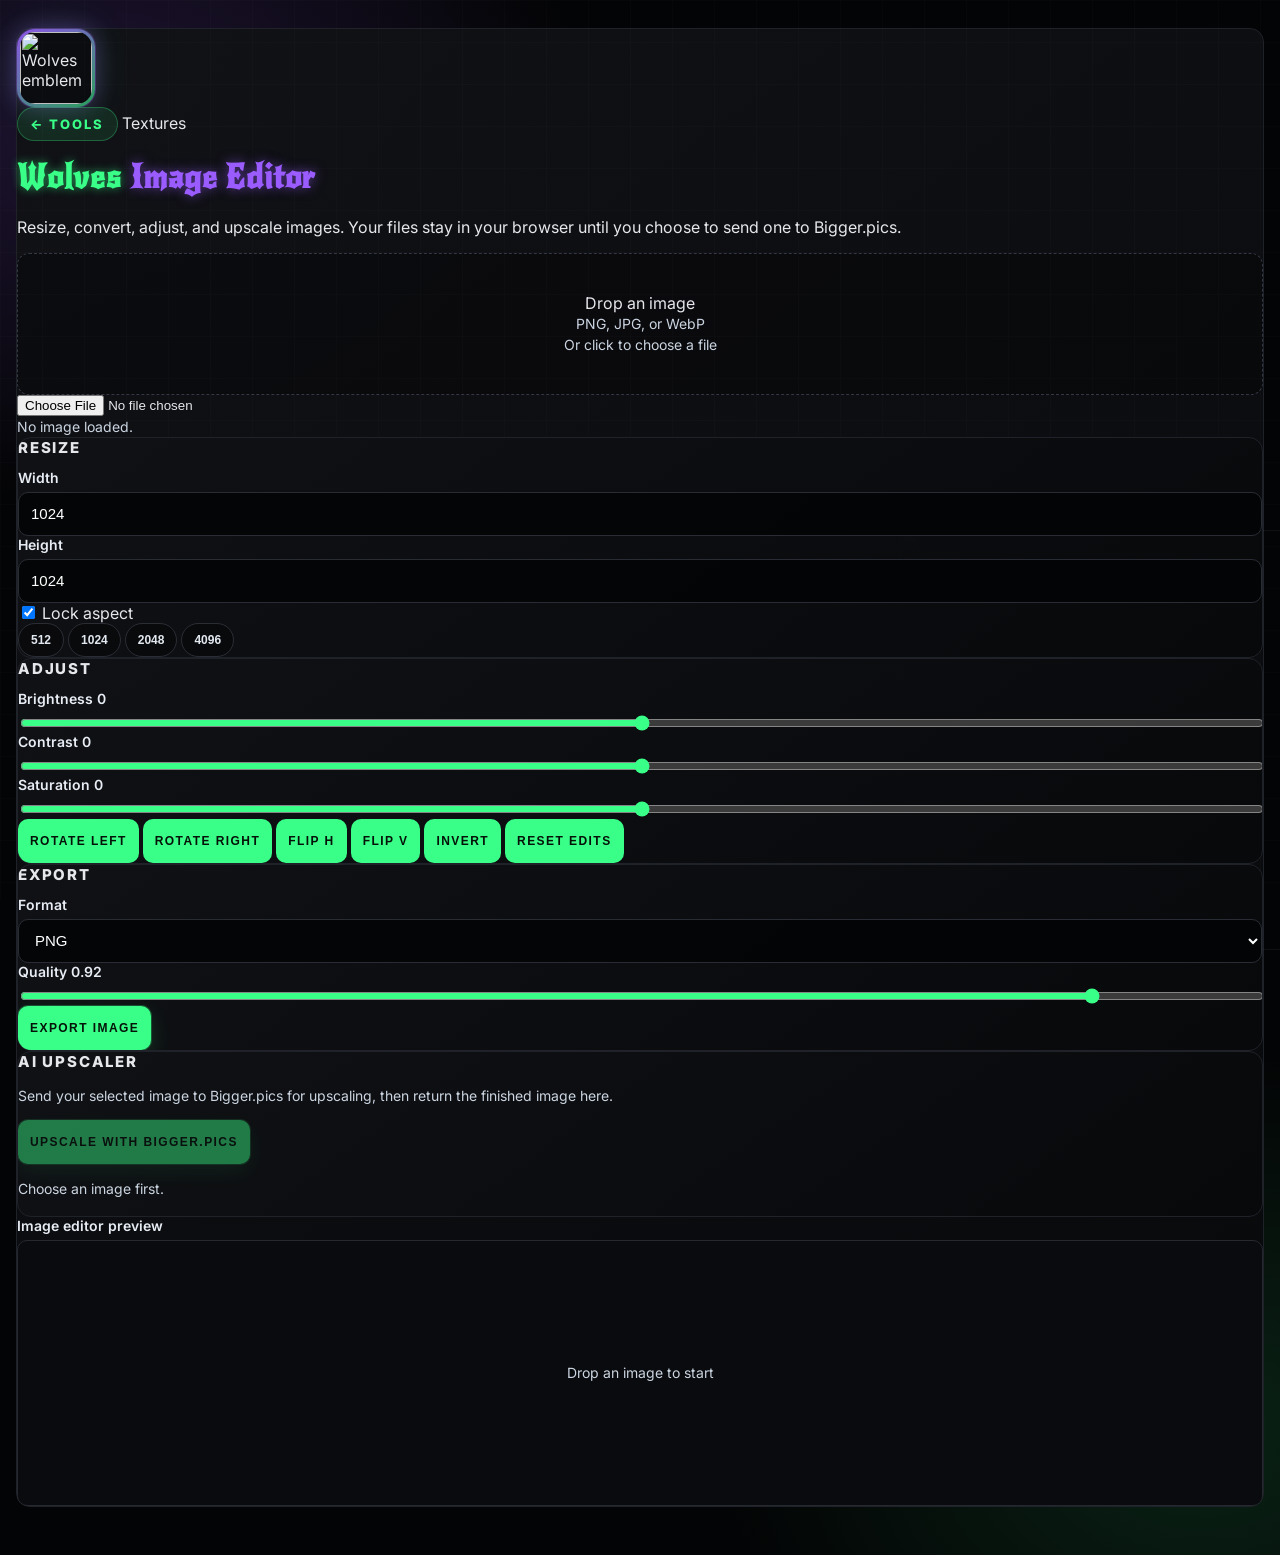
==== commit 18e4122f: "Update fmt.Println output from 'Hello' to 'Goodbye'" ====
--- a/index.html
+++ b/index.html
@@ -1,1062 +1,949 @@
-
 <html>
 <html lang="en">
 <head>
     <meta charset="UTF-8">
     <meta name="viewport" content="width=device-width, initial-scale=1.0">
-    <title>Wolves Editing Tools</title>
-    <meta name="description" content="Texture tools, tile previews, text utilities, and image upscaling for Wolves.">
-
+    <title>Image Editor — Wolves Editing Tools</title>
     <link rel="icon" href="https://images.guns.lol/16f3e8100b90f74a02cab427aa3aca5b31ff33c5/XqyQY34lHkFWU.png">
-    <link rel="preconnect" href="https://fonts.googleapis.com">
-    <link rel="preconnect" href="https://fonts.gstatic.com" crossorigin>
-    <link href="https://fonts.googleapis.com/css2?family=Inter:wght@400;500;600;700;800&family=New+Rocker&display=swap" rel="stylesheet">
-
+    <script src="https://cdn.tailwindcss.com"></script>
+    <link href="https://fonts.googleapis.com/css2?family=Inter:wght@400;600;800&family=New+Rocker&display=swap" rel="stylesheet">
+    <link rel="stylesheet" href="theme.css">
+    <script>
+        tailwind.config = {
+            theme: {
+                extend: {
+                    colors: {
+                        purple: "#9b5cff",
+                        green: "#39ff88"
+                    }
+                }
+            }
+        };
+    </script>
     <style>
-        :root {
-            --purple: #9b5cff;
-            --purple-bright: #b783ff;
-            --green: #39ff88;
-            --black: #030405;
-            --white: #f5f3fa;
-            --muted: #9997a4;
-            --border: rgba(255,255,255,.08);
-            --radius: 20px;
-        }
-
-        * { box-sizing: border-box; }
-
-        html { scroll-behavior: smooth; }
-
         body {
             margin: 0;
             min-height: 100vh;
-            background: var(--black);
-            color: var(--white);
             font-family: Inter, sans-serif;
-            overflow-x: hidden;
-        }
-
-        a { color: inherit; text-decoration: none; }
-        button, input { font: inherit; }
-
-        .background {
+            color: #e5e7eb;
+            background:
+                radial-gradient(ellipse 720px 560px at 8% 8%, rgba(155,92,255,.18), transparent 68%),
+                radial-gradient(ellipse 720px 560px at 94% 92%, rgba(57,255,136,.12), transparent 68%),
+                #030405;
+            padding: 28px 16px 48px;
+        }
+        .background-grid {
             position: fixed;
             inset: 0;
-            z-index: -20;
             pointer-events: none;
-            background:
-                radial-gradient(circle at 50% 0%, rgba(155,92,255,.08), transparent 42%),
-                #030405;
-        }
-
-        /* Existing stationary wolf background — original colors retained */
-        .wolf-background {
-            position: fixed;
-            inset: 0;
-            z-index: -10;
-            pointer-events: none;
+            opacity: .028;
+            z-index: 0;
             background-image:
-                linear-gradient(
-                    to bottom,
-                    rgba(3,4,5,.34),
-                    rgba(3,4,5,.70) 55%,
-                    rgba(3,4,5,.97) 100%
-                ),
-                url("https://images.guns.lol/16f3e8100b90f74a02cab427aa3aca5b31ff33c5/XqyQY34lHkFWU.png");
-            background-repeat: no-repeat;
-            background-position: center, center 25px;
-            background-size: cover, min(900px, 78vw);
-            opacity: .35;
-            filter: contrast(1.08) saturate(1.25);
-            mix-blend-mode: screen;
-        }
-
-        .ambient-purple, .ambient-green {
-            position: fixed;
-            border-radius: 50%;
-            pointer-events: none;
-            z-index: -5;
-            filter: blur(100px);
-        }
-
-        .ambient-purple {
-            width: 500px;
-            height: 500px;
-            top: -220px;
-            left: -180px;
-            background: rgba(155,92,255,.09);
-        }
-
-        .ambient-green {
-            width: 450px;
-            height: 450px;
-            right: -180px;
-            top: 30%;
-            background: rgba(57,255,136,.045);
-        }
-
-        .grid-overlay {
-            position: fixed;
-            inset: 0;
-            z-index: -4;
-            pointer-events: none;
-            background-image:
-                linear-gradient(rgba(255,255,255,.018) 1px, transparent 1px),
-                linear-gradient(90deg, rgba(255,255,255,.018) 1px, transparent 1px);
-            background-size: 70px 70px;
-            mask-image: linear-gradient(to bottom, black, transparent 75%);
-        }
-
-        .cursor-glow {
-            position: fixed;
-            width: 280px;
-            height: 280px;
-            left: 0;
-            top: 0;
-            border-radius: 50%;
-            pointer-events: none;
-            z-index: 1000;
-            transform: translate(
-                calc(var(--mouse-x, -400px) - 140px),
-                calc(var(--mouse-y, -400px) - 140px)
-            );
-            background: radial-gradient(
-                circle,
-                rgba(155,92,255,.10) 0%,
-                rgba(155,92,255,.035) 32%,
-                transparent 72%
-            );
-            filter: blur(4px);
-            transition: transform 70ms linear;
-            mix-blend-mode: screen;
-        }
-
-        .page {
-            width: min(1180px, calc(100% - 40px));
-            margin: 0 auto;
-            padding: 72px 0 40px;
-        }
-
-        .hero {
-            position: relative;
-            text-align: center;
-            padding: 18px 20px 70px;
-        }
-
-        .brand {
-            margin: 0;
-            display: flex;
-            justify-content: center;
-            align-items: baseline;
-            flex-wrap: wrap;
-            gap: 12px;
+                linear-gradient(rgba(255,255,255,.55) 1px,transparent 1px),
+                linear-gradient(90deg,rgba(255,255,255,.55) 1px,transparent 1px);
+            background-size: 42px 42px;
+        }
+        .wolves-title {
             font-family: "New Rocker", cursive;
-            font-size: clamp(42px, 7vw, 76px);
-            line-height: .95;
-            letter-spacing: 1px;
-            text-shadow:
-                0 0 25px rgba(155,92,255,.16),
-                0 0 45px rgba(57,255,136,.05);
-        }
-
-        .brand-wolves, .footer-purple { color: var(--purple-bright); }
-        .brand-tools, .footer-green { color: var(--green); }
-
-        .hero-description {
-            max-width: 650px;
-            margin: 24px auto 22px;
-            color: var(--muted);
+            letter-spacing: .025em;
+            line-height: 1.02;
+        }
+        .title-wolves {
+            color: #39ff88;
+            text-shadow: 0 0 10px rgba(57,255,136,.55);
+        }
+        .title-rest {
+            color: #9b5cff;
+            text-shadow: 0 0 12px rgba(155,92,255,.55);
+        }
+        .card {
+            background: linear-gradient(145deg, rgba(17,18,22,.96), rgba(8,9,11,.97));
+            border: 1px solid #202229;
+            border-radius: 14px;
+        }
+        .input, select.input {
+            width: 100%;
+            height: 44px;
+            background: rgba(3,4,5,.88);
+            border: 1px solid #292c34;
+            border-radius: 8px;
+            padding: 9px 12px;
+            color: white;
             font-size: 15px;
-            line-height: 1.7;
-        }
-
-        .local-status {
-            display: inline-flex;
-            align-items: center;
-            gap: 8px;
-            padding: 8px 13px;
-            border: 1px solid rgba(57,255,136,.16);
+            outline: none;
+        }
+        .label {
+            font-size: 14px;
+            color: #e2e8f0;
+            font-weight: 600;
+            display: block;
+            margin-bottom: 6px;
+        }
+        .panel-title {
+            font-size: 15px;
+            letter-spacing: .12em;
+            text-transform: uppercase;
+            font-weight: 800;
+            margin-bottom: 12px;
+        }
+        .btn {
+            min-height: 44px;
+            padding: 10px 12px;
+            border-radius: 8px;
+            font-size: 12px;
+            font-weight: 800;
+            letter-spacing: .08em;
+            text-transform: uppercase;
+            cursor: pointer;
+            border: 0;
+        }
+        .btn-green {
+            background: #39ff88;
+            color: #000;
+        }
+        .btn-purple {
+            background: #9b5cff;
+            color: #fff;
+        }
+        .btn-ghost {
+            background: rgba(0,0,0,.28);
+            color: #e2e8f0;
+            border: 1px solid #2a2d35;
+        }
+        .btn:disabled {
+            opacity: .45;
+            cursor: not-allowed;
+        }
+        .chip {
+            height: 34px;
+            padding: 0 12px;
             border-radius: 999px;
-            background: rgba(8,15,11,.62);
-            color: #c7d7ce;
+            border: 1px solid #2a2d35;
+            background: rgba(0,0,0,.35);
+            color: #e2e8f0;
             font-size: 12px;
-            font-weight: 600;
-        }
-
-        .local-dot {
-            width: 7px;
-            height: 7px;
-            border-radius: 50%;
-            background: var(--green);
-            box-shadow: 0 0 8px rgba(57,255,136,.7);
-        }
-
-        .section { margin-top: 20px; }
-        .section + .section { margin-top: 58px; }
-        .section-heading { margin-bottom: 20px; }
-
-        .section-title {
-            margin: 0;
-            font-size: 13px;
-            font-weight: 800;
-            letter-spacing: .18em;
-            text-transform: uppercase;
+            font-weight: 700;
+            cursor: pointer;
+        }
+        .chip:hover {
+            border-color: rgba(155,92,255,.7);
+            color: #fff;
+        }
+        .drop {
+            border: 1px dashed #343845;
+            border-radius: 12px;
+            background: rgba(0,0,0,.28);
+            min-height: 140px;
             display: flex;
             align-items: center;
-            gap: 12px;
-        }
-
-        .section-title::after {
-            content: "";
-            flex: 1;
-            height: 1px;
-            background: linear-gradient(
-                90deg,
-                rgba(155,92,255,.35),
-                rgba(57,255,136,.08),
-                transparent
-            );
-        }
-
-        .section-title .purple { color: var(--purple-bright); }
-        .section-title .green { color: var(--green); }
-
-        .section-subtitle {
-            margin: 7px 0 0;
-            color: #777582;
-            font-size: 12px;
-        }
-
-        .core-grid {
-            display: grid;
-            grid-template-columns: repeat(3, 1fr);
-            gap: 18px;
-        }
-
-        .core-card {
-            position: relative;
-            min-height: 275px;
-            padding: 26px;
-            display: flex;
-            flex-direction: column;
-            justify-content: space-between;
-            overflow: hidden;
-            border: 1px solid var(--border);
-            border-radius: var(--radius);
-            background: linear-gradient(145deg, rgba(20,19,29,.86), rgba(7,8,11,.88));
-            box-shadow: 0 18px 50px rgba(0,0,0,.24);
-            transition: transform 220ms ease, border-color 220ms ease, box-shadow 220ms ease;
-        }
-
-        .core-card::before {
-            content: "";
-            position: absolute;
-            top: 0;
-            left: 20px;
-            right: 20px;
-            height: 1px;
-            background: linear-gradient(90deg, transparent, var(--accent), transparent);
-            opacity: .5;
-        }
-
-        .core-card::after {
-            content: "";
-            position: absolute;
-            width: 180px;
-            height: 180px;
-            right: -80px;
-            bottom: -90px;
-            border-radius: 50%;
-            background: var(--accent);
-            opacity: .045;
-            filter: blur(40px);
-            pointer-events: none;
-            transition: opacity 220ms ease;
-        }
-
-        .core-card:hover {
-            transform: translateY(-6px);
-            border-color: color-mix(in srgb, var(--accent) 35%, rgba(255,255,255,.12));
-            box-shadow: 0 20px 55px rgba(0,0,0,.34), 0 0 35px color-mix(in srgb, var(--accent) 9%, transparent);
-        }
-
-        .core-card:hover::after { opacity: .09; }
-        .accent-purple { --accent: var(--purple); }
-        .accent-green { --accent: var(--green); }
-
-        .card-top {
-            display: flex;
-            justify-content: space-between;
-            align-items: flex-start;
-        }
-
-        .tool-icon {
-            width: 72px;
-            height: 72px;
-            display: grid;
-            place-items: center;
-            flex-shrink: 0;
-            border-radius: 18px;
-            background: linear-gradient(145deg, rgba(255,255,255,.06), rgba(255,255,255,.018));
-            border: 1px solid rgba(255,255,255,.07);
-            overflow: hidden;
-        }
-
-        .tool-icon img {
-            width: 100%;
-            height: 100%;
-            object-fit: cover;
-        }
-
-        .symbols-icon {
-            font-size: 29px;
-            letter-spacing: -5px;
-            color: var(--green);
-            text-shadow: 0 0 16px rgba(57,255,136,.45);
-        }
-
-        .primary-label {
-            padding: 6px 9px;
-            border-radius: 999px;
-            font-size: 9px;
-            font-weight: 800;
-            letter-spacing: .12em;
-            text-transform: uppercase;
-            color: var(--accent);
-            background: color-mix(in srgb, var(--accent) 8%, transparent);
-            border: 1px solid color-mix(in srgb, var(--accent) 17%, transparent);
-        }
-
-        .core-card h3 {
-            margin: 22px 0 8px;
-            font-size: 20px;
-            font-weight: 700;
-            letter-spacing: -.02em;
-        }
-
-        .core-card p {
-            margin: 0;
-            color: var(--muted);
-            font-size: 13px;
-            line-height: 1.55;
-        }
-
-        .open-tool {
-            margin-top: 22px;
+            justify-content: center;
+            text-align: center;
+            cursor: pointer;
+        }
+        .drop:hover, .drop.drag {
+            border-color: rgba(155,92,255,.7);
+            box-shadow: 0 0 20px rgba(155,92,255,.15);
+        }
+        .preview-frame {
+            background: #0a0b0e;
+            border: 1px solid #262830;
+            border-radius: 10px;
+            min-height: 240px;
             display: flex;
             align-items: center;
-            justify-content: space-between;
-            color: var(--accent);
-            font-size: 12px;
-            font-weight: 700;
-        }
-
-        .arrow { transition: transform 180ms ease; }
-        .core-card:hover .arrow { transform: translateX(5px); }
-
-        .tools-grid {
-            display: grid;
-            grid-template-columns: repeat(2, 1fr);
-            gap: 14px;
-        }
-
-        .tool-card {
-            position: relative;
-            min-height: 112px;
-            padding: 18px;
-            display: flex;
-            align-items: center;
-            gap: 17px;
-            border: 1px solid var(--border);
-            border-radius: 16px;
-            background: linear-gradient(145deg, rgba(12,13,18,.82), rgba(6,7,10,.88));
-            transition: transform 200ms ease, border-color 200ms ease, background 200ms ease, box-shadow 200ms ease;
+            justify-content: center;
             overflow: hidden;
-        }
-
-        .tool-card::before {
-            content: "";
-            position: absolute;
-            left: 0;
-            top: 18px;
-            bottom: 18px;
-            width: 2px;
-            background: var(--accent);
-            box-shadow: 0 0 12px var(--accent);
-            opacity: .65;
-        }
-
-        .tool-card:hover {
-            transform: translateY(-3px);
-            border-color: color-mix(in srgb, var(--accent) 25%, rgba(255,255,255,.08));
-            background: linear-gradient(145deg, rgba(17,18,24,.92), rgba(7,8,11,.94));
-            box-shadow: 0 12px 35px rgba(0,0,0,.25), 0 0 24px color-mix(in srgb, var(--accent) 5%, transparent);
-        }
-
-        .tool-card .tool-icon {
-            flex: 0 0 60px;
-            width: 60px;
-            height: 60px;
-            border-radius: 15px;
-        }
-
-        .tool-info { min-width: 0; flex: 1; }
-
-        .tool-info h3 {
-            margin: 0 0 5px;
-            font-size: 15px;
-            font-weight: 700;
-        }
-
-        .tool-info p {
-            margin: 0;
-            color: var(--muted);
-            font-size: 12px;
-            line-height: 1.45;
-        }
-
-        .tool-arrow {
-            color: #65636e;
-            font-size: 18px;
-            transition: color 180ms ease, transform 180ms ease;
-        }
-
-        .tool-card:hover .tool-arrow {
-            color: var(--accent);
-            transform: translateX(3px);
-        }
-
-        /* Upscaler card button uses the same styling as other tools */
-        .upscale-card {
+            padding: 12px;
+        }
+        .preview-frame canvas,
+        .preview-frame img {
+            max-width: 100%;
+            max-height: 520px;
+            display: block;
+            object-fit: contain;
+        }
+        input[type=range] {
             width: 100%;
-            color: inherit;
-            text-align: left;
-            font: inherit;
-            cursor: pointer;
-        }
-
-        .upscale-card:focus-visible,
-        .tool-card:focus-visible,
-        .core-card:focus-visible {
-            outline: 2px solid var(--green);
-            outline-offset: 4px;
-        }
-
-        .advanced-card { max-width: 580px; }
-
-        footer {
-            margin-top: 70px;
-            padding: 28px 0 8px;
-            border-top: 1px solid rgba(255,255,255,.06);
-            text-align: center;
-        }
-
-        .footer-brand {
-            margin-bottom: 7px;
-            font-family: "New Rocker", cursive;
-            font-size: 17px;
-            letter-spacing: .5px;
-        }
-
-        .footer-text {
-            color: #686671;
-            font-size: 11px;
-        }
-
-        .footer-divider {
-            display: inline-block;
-            margin: 0 7px;
-            color: #3e3d46;
-        }
-
-        /* Bigger.pics image picker and result preview */
-        .upscale-overlay {
-            position: fixed;
-            inset: 0;
-            z-index: 2000;
-            display: grid;
-            place-items: center;
-            padding: 18px;
-            background: rgba(0,0,0,.84);
-            backdrop-filter: blur(12px);
-        }
-
-        .upscale-overlay[hidden],
-        #upscaleResult[hidden] {
-            display: none !important;
-        }
-
-        .upscale-panel {
-            position: relative;
-            width: min(560px, 100%);
-            max-height: 90vh;
-            overflow-y: auto;
-            padding: 28px;
-            border: 1px solid rgba(155,92,255,.35);
-            border-radius: 20px;
-            background: #0b0b11;
-            box-shadow: 0 0 45px rgba(155,92,255,.13);
-        }
-
-        .upscale-panel h2 {
-            margin: 0 36px 10px 0;
-            color: var(--purple-bright);
-            font-size: 25px;
-        }
-
-        .upscale-panel h3 {
-            margin-top: 24px;
-            color: var(--green);
-        }
-
-        .upscale-muted {
-            color: #aaa6b8;
+            accent-color: #39ff88;
+        }
+        .note {
+            font-size: 14px;
+            color: #cbd5e1;
+            line-height: 1.5;
+        }
+        .status {
+            min-height: 24px;
+            overflow-wrap: anywhere;
+        }
+        .result-image {
+            width: 100%;
+            max-height: 560px;
+            object-fit: contain;
+        }
+        .back-link {
+            color: #c4b5fd;
             font-size: 13px;
-            line-height: 1.6;
-        }
-
-        .upscale-close {
-            position: absolute;
-            top: 12px;
-            right: 15px;
-            border: 0;
-            background: transparent;
+        }
+        .back-link:hover {
             color: #fff;
-            font-size: 30px;
-            cursor: pointer;
-        }
-
-        .upscale-file-label {
-            display: block;
-            margin: 20px 0 8px;
-            color: var(--green);
-            font-weight: 700;
-        }
-
-        #upscaleFile {
-            display: block;
-            width: 100%;
-            padding: 12px;
-            border: 1px solid #34303f;
-            border-radius: 10px;
-            background: #111117;
-            color: #fff;
-        }
-
-        .upscale-action {
-            display: block;
-            width: 100%;
-            margin-top: 16px;
-            padding: 13px 16px;
-            border: 1px solid rgba(155,92,255,.45);
-            border-radius: 11px;
-            background: linear-gradient(100deg, #7440bd, #49307a);
-            color: #fff;
-            text-align: center;
-            font: inherit;
-            font-weight: 700;
-            text-decoration: none;
-            cursor: pointer;
-        }
-
-        .upscale-action:hover {
-            box-shadow: 0 0 24px rgba(155,92,255,.25);
-        }
-
-        .upscale-action:disabled {
-            opacity: .45;
-            cursor: not-allowed;
-        }
-
-        #upscalePreview {
-            display: block;
-            max-width: 100%;
-            max-height: 45vh;
-            margin: 14px auto;
-            border: 1px solid #302b3d;
-            border-radius: 10px;
-            object-fit: contain;
-        }
-
-        @media (max-width: 850px) {
-            .core-grid { grid-template-columns: 1fr; }
-            .core-card { min-height: 235px; }
-        }
-
-        @media (max-width: 650px) {
-            .page {
-                width: min(100% - 24px, 1180px);
-                padding-top: 45px;
-            }
-
-            .hero { padding-bottom: 50px; }
-            .brand { font-size: 42px; gap: 6px; }
-            .hero-description { font-size: 13px; }
-            .tools-grid { grid-template-columns: 1fr; }
-            .section + .section { margin-top: 44px; }
-            .core-card { padding: 21px; }
-            .upscale-panel { padding: 23px 18px; }
-        }
-
-        @media (prefers-reduced-motion: reduce) {
-            html { scroll-behavior: auto; }
-
-            *,
-            *::before,
-            *::after {
-                transition-duration: .01ms !important;
-            }
-
-            .cursor-glow { display: none; }
         }
     </style>
 </head>
 
-<body>
-    <div class="background"></div>
-    <div class="wolf-background"></div>
-    <div class="ambient-purple"></div>
-    <div class="ambient-green"></div>
-    <div class="grid-overlay"></div>
-    <div class="cursor-glow"></div>
-
-    <main class="page">
-        <header class="hero">
-            <h1 class="brand">
-                <span class="brand-wolves">Wolves</span>
-                <span class="brand-tools">Editing Tools</span>
-            </h1>
-
-            <p class="hero-description">
-                A growing collection of tools and references built for
-                Wolves and anyone working with textures, tiles, names,
-                symbols, and more.
-            </p>
-
-            <div class="local-status">
-                <span class="local-dot"></span>
-                100% Local <span>•</span> No Uploads
-            </div>
-        </header>
-
-        <!-- CORE TOOLS -->
-        <section class="section">
-            <div class="section-heading">
-                <h2 class="section-title"><span class="purple">Core Tools</span></h2>
-                <p class="section-subtitle">The tools you'll use most.</p>
-            </div>
-
-            <div class="core-grid">
-                <a href="albedo.html" class="core-card accent-purple">
+<body class="no-fx no-tilt">
+    <div class="background-grid"></div>
+    <img
+        class="watermark"
+        src="https://images.guns.lol/16f3e8100b90f74a02cab427aa3aca5b31ff33c5/XqyQY34lHkFWU.png"
+        alt=""
+    >
+
+    <main class="relative z-10 w-full max-w-6xl mx-auto">
+        <div class="card overflow-hidden">
+            <header class="px-5 md:px-7 pt-6 pb-5 border-b border-[#1c1e24]">
+                <div class="flex items-start gap-4">
+                    <div class="logo-ring">
+                        <img
+                            src="https://images.guns.lol/16f3e8100b90f74a02cab427aa3aca5b31ff33c5/XqyQY34lHkFWU.png"
+                            alt="Wolves emblem"
+                        >
+                    </div>
+                    <div class="min-w-0 flex-1">
+                        <div class="flex items-center gap-2 mb-2">
+                            <a href="index.html" class="back-link">← Tools</a>
+                            <span class="text-sm uppercase tracking-[0.16em] font-bold text-purple">Textures</span>
+                        </div>
+                        <h1 class="wolves-title text-4xl md:text-5xl">
+                            <span class="title-wolves">Wolves</span>
+                            <span class="title-rest">Image Editor</span>
+                        </h1>
+                        <p class="text-sm text-slate-300 mt-3">
+                            Resize, convert, adjust, and upscale images.
+                            Your files stay in your browser until you choose to send one to Bigger.pics.
+                        </p>
+                    </div>
+                </div>
+            </header>
+
+            <section class="p-4 md:p-6 grid grid-cols-1 xl:grid-cols-[340px_1fr] gap-5">
+                <div class="space-y-4">
+                    <div id="drop" class="drop">
+                        <div>
+                            <div class="text-base font-bold text-white">Drop an image</div>
+                            <div class="note mt-1">PNG, JPG, or WebP</div>
+                            <div class="note mt-2">Or click to choose a file</div>
+                        </div>
+                    </div>
+
+                    <input
+                        id="file"
+                        type="file"
+                        accept="image/png,image/jpeg,image/webp,.png,.jpg,.jpeg,.webp"
+                        class="hidden"
+                    >
+
+                    <div id="meta" class="note">No image loaded.</div>
+
+                    <div class="card p-4">
+                        <div class="panel-title text-purple">Resize</div>
+
+                        <div class="grid grid-cols-2 gap-2">
+                            <div>
+                                <label class="label" for="w">Width</label>
+                                <input id="w" class="input" type="number" min="1" value="1024">
+                            </div>
+                            <div>
+                                <label class="label" for="h">Height</label>
+                                <input id="h" class="input" type="number" min="1" value="1024">
+                            </div>
+                        </div>
+
+                        <label class="flex items-center gap-2 mt-3 text-sm">
+                            <input id="lock" type="checkbox" checked>
+                            Lock aspect
+                        </label>
+
+                        <div class="flex flex-wrap gap-2 mt-3">
+                            <button class="chip" data-size="512" type="button">512</button>
+                            <button class="chip" data-size="1024" type="button">1024</button>
+                            <button class="chip" data-size="2048" type="button">2048</button>
+                            <button class="chip" data-size="4096" type="button">4096</button>
+                        </div>
+                    </div>
+
+                    <div class="card p-4 space-y-3">
+                        <div class="panel-title text-green">Adjust</div>
+
+                        <div>
+                            <div class="flex justify-between label">
+                                <span>Brightness</span>
+                                <span id="brLabel">0</span>
+                            </div>
+                            <input id="bright" type="range" min="-100" max="100" step="1" value="0">
+                        </div>
+
+                        <div>
+                            <div class="flex justify-between label">
+                                <span>Contrast</span>
+                                <span id="ctLabel">0</span>
+                            </div>
+                            <input id="contrast" type="range" min="-100" max="100" step="1" value="0">
+                        </div>
+
+                        <div>
+                            <div class="flex justify-between label">
+                                <span>Saturation</span>
+                                <span id="saLabel">0</span>
+                            </div>
+                            <input id="sat" type="range" min="-100" max="100" step="1" value="0">
+                        </div>
+
+                        <div class="flex flex-wrap gap-2 pt-1">
+                            <button id="rotL" class="btn btn-ghost" type="button">Rotate left</button>
+                            <button id="rotR" class="btn btn-ghost" type="button">Rotate right</button>
+                            <button id="flipH" class="btn btn-ghost" type="button">Flip H</button>
+                            <button id="flipV" class="btn btn-ghost" type="button">Flip V</button>
+                            <button id="invert" class="btn btn-ghost" type="button">Invert</button>
+                            <button id="reset" class="btn btn-ghost" type="button">Reset edits</button>
+                        </div>
+                    </div>
+
+                    <div class="card p-4">
+                        <div class="panel-title text-green">Export</div>
+
+                        <label class="label" for="fmt">Format</label>
+                        <select id="fmt" class="input">
+                            <option value="image/png">PNG</option>
+                            <option value="image/jpeg">JPEG</option>
+                            <option value="image/webp">WebP</option>
+                        </select>
+
+                        <div class="mt-3">
+                            <div class="flex justify-between label">
+                                <span>Quality</span>
+                                <span id="qLabel">0.92</span>
+                            </div>
+                            <input id="quality" type="range" min="0.4" max="1" step="0.01" value="0.92">
+                        </div>
+
+                        <button id="exportBtn" class="btn btn-green w-full mt-4" type="button">
+                            Export image
+                        </button>
+                    </div>
+
+                    <div class="card p-4">
+                        <div class="panel-title text-purple">AI Upscaler</div>
+                        <p class="note mb-3">
+                            Send your selected image to Bigger.pics for upscaling,
+                            then return the finished image here.
+                        </p>
+
+                        <button
+                            id="upscaleBtn"
+                            class="btn btn-purple w-full"
+                            type="button"
+                            disabled
+                        >
+                            Upscale with bigger.pics
+                        </button>
+
+                        <p id="upscaleStatus" class="note status mt-3" role="status" aria-live="polite">
+                            Choose an image first.
+                        </p>
+
+                        <button
+                            id="retryUpscaleBtn"
+                            class="btn btn-ghost w-full mt-2"
+                            type="button"
+                            hidden
+                        >
+                            Try again
+                        </button>
+                    </div>
+                </div>
+
+                <div class="space-y-4">
                     <div>
-                        <div class="card-top">
-                            <div class="tool-icon"><img src="icons/tile.jpg" alt=""></div>
-                            <span class="primary-label">Primary</span>
-                        </div>
-                        <h3>Albedo Tile Calculator</h3>
-                        <p>Calculate texture tile dimensions quickly and accurately.</p>
+                        <div class="label">Image editor preview</div>
+                        <div class="preview-frame" id="preview">
+                            <span class="note">Drop an image to start</span>
+                        </div>
                     </div>
-                    <div class="open-tool">Open Tool <span class="arrow">→</span></div>
-                </a>
-
-                <a href="tilepreview.html" class="core-card accent-green">
-                    <div>
-                        <div class="card-top">
-                            <div class="tool-icon"><img src="icons/tilepreview.jpg" alt=""></div>
-                            <span class="primary-label">Primary</span>
-                        </div>
-                        <h3>Tile Previewer</h3>
-                        <p>Preview how your textures and tiles repeat before using them.</p>
-                    </div>
-                    <div class="open-tool">Open Tool <span class="arrow">→</span></div>
-                </a>
-
-                <a href="textures.html" class="core-card accent-purple">
-                    <div>
-                        <div class="card-top">
-                            <div class="tool-icon"><img src="icons/texture.jpg" alt=""></div>
-                            <span class="primary-label">Primary</span>
-                        </div>
-                        <h3>Texture Workshop</h3>
-                        <p>Create, edit, and experiment with textures in one place.</p>
-                    </div>
-                    <div class="open-tool">Open Tool <span class="arrow">→</span></div>
-                </a>
-            </div>
-        </section>
-
-        <!-- BUILD & EDIT -->
-        <section class="section">
-            <div class="section-heading">
-                <h2 class="section-title"><span class="green">Build &amp; Edit</span></h2>
-                <p class="section-subtitle">Create, customize, and refine your work.</p>
-            </div>
-
-            <div class="tools-grid">
-                <a href="nametags.html" class="tool-card accent-green">
-                    <div class="tool-icon"><img src="icons/tag.jpg" alt=""></div>
-                    <div class="tool-info">
-                        <h3>Name Tag Gradients</h3>
-                        <p>Create colorful gradient name tags.</p>
-                    </div>
-                    <span class="tool-arrow">→</span>
-                </a>
-
-                <a href="fancy.html" class="tool-card accent-purple">
-                    <div class="tool-icon"><img src="icons/fancy.jpg" alt=""></div>
-                    <div class="tool-info">
-                        <h3>Fancy Text Generator</h3>
-                        <p>Transform text into different Unicode styles.</p>
-                    </div>
-                    <span class="tool-arrow">→</span>
-                </a>
-
-                <a href="symbols.html" class="tool-card accent-green">
-                    <div class="tool-icon symbols-icon"><span>✦✧</span></div>
-                    <div class="tool-info">
-                        <h3>Text Symbols</h3>
-                        <p>Browse and copy symbols, characters, and decorative text.</p>
-                    </div>
-                    <span class="tool-arrow">→</span>
-                </a>
-
-                <a href="colors.html" class="tool-card accent-purple">
-                    <div class="tool-icon"><img src="icons/color.jpg" alt=""></div>
-                    <div class="tool-info">
-                        <h3>Color Codes</h3>
-                        <p>Find and work with useful color codes and values.</p>
-                    </div>
-                    <span class="tool-arrow">→</span>
-                </a>
-
-                <a href="submeshes.html" class="tool-card accent-green">
-                    <div class="tool-icon"><img src="icons/mesh.jpg" alt=""></div>
-                    <div class="tool-info">
-                        <h3>Submeshes</h3>
-                        <p>Helpful references and tools for working with submeshes.</p>
-                    </div>
-                    <span class="tool-arrow">→</span>
-                </a>
-
-                <!-- BIGGER.PICS UPSCALER -->
-                <button type="button" id="openUpscaler"
-                        class="tool-card accent-purple upscale-card">
-                    <div class="tool-icon symbols-icon" aria-hidden="true">↗</div>
-                    <div class="tool-info">
-                        <h3>Upscale Image</h3>
-                        <p>Enlarge images up to 4× with bigger.pics. Free to use.</p>
-                    </div>
-                    <span class="tool-arrow">→</span>
-                </button>
-            </div>
-        </section>
-
-        <!-- ADVANCED -->
-        <section class="section">
-            <div class="section-heading">
-                <h2 class="section-title"><span class="purple">Advanced</span></h2>
-                <p class="section-subtitle">Less common, more specialized tools.</p>
-            </div>
-
-            <div class="tools-grid advanced-card">
-                <a href="gridsnap.html" class="tool-card accent-purple">
-                    <div class="tool-icon"><img src="icons/gridsnap.jpg" alt=""></div>
-                    <div class="tool-info">
-                        <h3>Grid Snap Calculator</h3>
-                        <p>Calculate precise grid snapping and placement values.</p>
-                    </div>
-                    <span class="tool-arrow">→</span>
-                </a>
-            </div>
-        </section>
-
-        <footer>
-            <div class="footer-brand">
-                <span class="footer-purple">Wolves</span>
-                <span class="footer-green">Editing Tools</span>
-            </div>
-            <div class="footer-text">
-                Built for Wolves <span class="footer-divider">•</span>
-                100% Local <span class="footer-divider">•</span> No Uploads
-            </div>
-        </footer>
+
+                    <section id="upscaleResultWrap" class="card p-4" hidden>
+                        <div class="panel-title text-green">Upscaled result</div>
+
+                        <div class="preview-frame">
+                            <img id="upscaleResult" class="result-image" alt="Upscaled image preview">
+                        </div>
+
+                        <p id="upscaleDimensions" class="note mt-3"></p>
+
+                        <a
+                            id="downloadUpscaled"
+                            class="btn btn-green inline-flex items-center justify-center mt-3"
+                            href="#"
+                            download="upscaled-picture.png"
+                        >
+                            Download upscaled image
+                        </a>
+                    </section>
+                </div>
+            </section>
+        </div>
     </main>
 
-    <!-- BIGGER.PICS PICKER AND RESULT LIGHTBOX -->
-    <div id="upscalePanel" class="upscale-overlay" hidden>
-        <div class="upscale-panel" role="dialog" aria-modal="true" aria-labelledby="upscaleTitle">
-            <button type="button" id="closeUpscaler" class="upscale-close" aria-label="Close">×</button>
-
-            <h2 id="upscaleTitle">Upscale Image</h2>
-            <p class="upscale-muted">
-                Choose an image, send it to bigger.pics, then return your finished upscale here.
-            </p>
-
-            <label class="upscale-file-label" for="upscaleFile">Choose an image</label>
-            <input id="upscaleFile" type="file" accept="image/png,image/jpeg,image/webp">
-
-            <p id="upscaleFileName" class="upscale-muted">PNG, JPG or WebP</p>
-
-            <button type="button" id="sendToBiggerPics" class="upscale-action" disabled>
-                Open bigger.pics &amp; send image
-            </button>
-
-            <p id="upscaleStatus" class="upscale-muted" aria-live="polite">
-                Your image is read locally. It is sent to bigger.pics only when you choose to upscale it.
-            </p>
-
-            <div id="upscaleResult" hidden>
-                <h3>Your upscaled image</h3>
-                <p id="upscaleDimensions" class="upscale-muted"></p>
-                <img id="upscalePreview" alt="Upscaled image preview">
-                <a id="downloadUpscaled" class="upscale-action" download="upscaled-picture.png">
-                    Download PNG
-                </a>
-            </div>
-        </div>
-    </div>
-
-    <script>
-    (() => {
-        "use strict";
-
-        const ORIGIN = "https://app.bigger.pics";
-
-        const panel = document.getElementById("upscalePanel");
-        const openButton = document.getElementById("openUpscaler");
-        const closeButton = document.getElementById("closeUpscaler");
-        const fileInput = document.getElementById("upscaleFile");
-        const fileName = document.getElementById("upscaleFileName");
-        const sendButton = document.getElementById("sendToBiggerPics");
-        const status = document.getElementById("upscaleStatus");
-        const result = document.getElementById("upscaleResult");
-        const preview = document.getElementById("upscalePreview");
-        const dimensions = document.getElementById("upscaleDimensions");
-        const download = document.getElementById("downloadUpscaled");
-
-        let popup = null;
-        let pollId = null;
-        let sourceFile = null;
-        let imageData = null;
-        let popupReady = false;
-        let sent = false;
-        let contextId = null;
-        let resultUrl = null;
-
-        function setStatus(message) {
-            status.textContent = message;
-        }
-
-        function stopPolling() {
-            if (pollId !== null) {
-                clearInterval(pollId);
-                pollId = null;
+<script>
+(() => {
+    "use strict";
+
+    const $ = id => document.getElementById(id);
+    const BIGGER_ORIGIN = "https://app.bigger.pics";
+    const SITE_NAME = "lildvrkness.github.io/wolves-editing-tools";
+
+    let source = null;
+    let sourceFile = null;
+    let aspect = 1;
+    let updating = false;
+    let rot = 0;
+    let flipX = 1;
+    let flipY = 1;
+    let invertOn = false;
+
+    let popup = null;
+    let popupReadySource = null;
+    let imageData = null;
+    let contextId = null;
+    let sent = false;
+    let resultReceived = false;
+    let pollId = null;
+    let resultUrl = null;
+
+    function setUpscaleStatus(message) {
+        $("upscaleStatus").textContent = message;
+    }
+
+    function stopPopupPolling() {
+        if (pollId !== null) {
+            clearInterval(pollId);
+            pollId = null;
+        }
+    }
+
+    function clearUpscaleResult() {
+        if (resultUrl) {
+            URL.revokeObjectURL(resultUrl);
+            resultUrl = null;
+        }
+
+        $("upscaleResult").removeAttribute("src");
+        $("downloadUpscaled").removeAttribute("href");
+        $("upscaleDimensions").textContent = "";
+        $("upscaleResultWrap").hidden = true;
+    }
+
+    function resetUpscaleSession(closePopup = false) {
+        stopPopupPolling();
+
+        if (closePopup && popup && !popup.closed) {
+            popup.close();
+        }
+
+        popup = null;
+        popupReadySource = null;
+        imageData = null;
+        contextId = null;
+        sent = false;
+        resultReceived = false;
+    }
+
+    function sendImageToBiggerPics() {
+        if (
+            !popup ||
+            popup.closed ||
+            !popupReadySource ||
+            !imageData ||
+            !sourceFile ||
+            sent
+        ) {
+            return;
+        }
+
+        try {
+            popupReadySource.postMessage({
+                type: "bigger-pics-image",
+                url: imageData,
+                name: sourceFile.name || "picture.png",
+                site: SITE_NAME,
+                format: "png",
+                context: contextId
+            }, BIGGER_ORIGIN);
+
+            sent = true;
+            $("upscaleBtn").disabled = false;
+            $("retryUpscaleBtn").hidden = true;
+
+            setUpscaleStatus(
+                "Image sent! Finish upscaling in Bigger.pics, then click its Send this back button."
+            );
+        } catch (error) {
+            $("upscaleBtn").disabled = false;
+            $("retryUpscaleBtn").hidden = false;
+
+            setUpscaleStatus(
+                "The image could not be sent. Close the Bigger.pics popup and try again."
+            );
+        }
+    }
+
+    function load(file) {
+        if (!file) return;
+
+        if (!["image/png", "image/jpeg", "image/webp"].includes(file.type)) {
+            alert("Please choose a PNG, JPG, or WebP image.");
+            return;
+        }
+
+        resetUpscaleSession(true);
+        clearUpscaleResult();
+
+        sourceFile = file;
+        $("upscaleBtn").disabled = false;
+        $("retryUpscaleBtn").hidden = true;
+        setUpscaleStatus("Image selected. Ready to upscale.");
+
+        const img = new Image();
+        const objectUrl = URL.createObjectURL(file);
+
+        img.onload = () => {
+            if (source && source._objectUrl) {
+                URL.revokeObjectURL(source._objectUrl);
             }
-        }
-
-        function clearResult() {
-            if (resultUrl) {
-                URL.revokeObjectURL(resultUrl);
-                resultUrl = null;
+
+            img._objectUrl = objectUrl;
+            source = img;
+            aspect = img.naturalWidth / img.naturalHeight;
+
+            updating = true;
+            $("w").value = img.naturalWidth;
+            $("h").value = img.naturalHeight;
+            updating = false;
+
+            resetEdits(false);
+
+            $("meta").textContent =
+                file.name + " · " +
+                img.naturalWidth + "×" + img.naturalHeight + " · " +
+                (file.size / 1024).toFixed(1) + " KB";
+
+            draw();
+        };
+
+        img.onerror = () => {
+            URL.revokeObjectURL(objectUrl);
+            alert("That image could not be opened.");
+        };
+
+        img.src = objectUrl;
+    }
+
+    const drop = $("drop");
+    const file = $("file");
+
+    drop.addEventListener("click", () => file.click());
+
+    drop.addEventListener("dragover", event => {
+        event.preventDefault();
+        drop.classList.add("drag");
+    });
+
+    drop.addEventListener("dragleave", () => {
+        drop.classList.remove("drag");
+    });
+
+    drop.addEventListener("drop", event => {
+        event.preventDefault();
+        drop.classList.remove("drag");
+
+        if (event.dataTransfer.files[0]) {
+            load(event.dataTransfer.files[0]);
+        }
+    });
+
+    file.addEventListener("change", () => {
+        if (file.files[0]) {
+            load(file.files[0]);
+        }
+    });
+
+    function resetEdits(redraw = true) {
+        rot = 0;
+        flipX = 1;
+        flipY = 1;
+        invertOn = false;
+
+        $("bright").value = 0;
+        $("contrast").value = 0;
+        $("sat").value = 0;
+
+        if (redraw) draw();
+    }
+
+    function renderCanvas() {
+        if (!source) return null;
+
+        const w = Math.max(1, Number($("w").value) || source.naturalWidth);
+        const h = Math.max(1, Number($("h").value) || source.naturalHeight);
+        const swapped = rot % 180 !== 0;
+
+        const canvas = document.createElement("canvas");
+        canvas.width = swapped ? h : w;
+        canvas.height = swapped ? w : h;
+
+        const ctx = canvas.getContext("2d");
+        ctx.translate(canvas.width / 2, canvas.height / 2);
+        ctx.rotate(rot * Math.PI / 180);
+        ctx.scale(flipX, flipY);
+        ctx.drawImage(source, -w / 2, -h / 2, w, h);
+        ctx.setTransform(1, 0, 0, 1, 0, 0);
+
+        const image = ctx.getImageData(0, 0, canvas.width, canvas.height);
+        const pixels = image.data;
+
+        const brightness = Number($("bright").value);
+        const contrast = Number($("contrast").value) / 100;
+        const saturation = Number($("sat").value) / 100;
+        const factor = (259 * (contrast + 1)) / (255 * (1 - contrast) || 1);
+
+        for (let i = 0; i < pixels.length; i += 4) {
+            let r = pixels[i];
+            let g = pixels[i + 1];
+            let b = pixels[i + 2];
+
+            r = factor * (r - 128) + 128 + brightness;
+            g = factor * (g - 128) + 128 + brightness;
+            b = factor * (b - 128) + 128 + brightness;
+
+            const gray = 0.299 * r + 0.587 * g + 0.114 * b;
+
+            r = gray + (r - gray) * (1 + saturation);
+            g = gray + (g - gray) * (1 + saturation);
+            b = gray + (b - gray) * (1 + saturation);
+
+            if (invertOn) {
+                r = 255 - r;
+                g = 255 - g;
+                b = 255 - b;
             }
 
-            preview.removeAttribute("src");
-            download.removeAttribute("href");
-            result.hidden = true;
-        }
-
-        function closePanel() {
-            panel.hidden = true;
-            stopPolling();
-
-            if (popup && !popup.closed) {
-                popup.close();
-            }
-
-            popup = null;
-        }
-
-        openButton.addEventListener("click", () => {
-            panel.hidden = false;
-            fileInput.focus();
+            pixels[i] = Math.max(0, Math.min(255, r));
+            pixels[i + 1] = Math.max(0, Math.min(255, g));
+            pixels[i + 2] = Math.max(0, Math.min(255, b));
+        }
+
+        ctx.putImageData(image, 0, 0);
+        return canvas;
+    }
+
+    function draw() {
+        if (!source) return;
+
+        const canvas = renderCanvas();
+        $("preview").innerHTML = "";
+
+        canvas.style.maxWidth = "100%";
+        canvas.style.maxHeight = "520px";
+        $("preview").appendChild(canvas);
+
+        $("brLabel").textContent = $("bright").value;
+        $("ctLabel").textContent = $("contrast").value;
+        $("saLabel").textContent = $("sat").value;
+        $("qLabel").textContent = Number($("quality").value).toFixed(2);
+    }
+
+    $("w").addEventListener("input", () => {
+        if (updating || !$("lock").checked) {
+            draw();
+            return;
+        }
+
+        updating = true;
+        $("h").value = Math.max(
+            1,
+            Math.round(Number($("w").value) / aspect)
+        );
+        updating = false;
+        draw();
+    });
+
+    $("h").addEventListener("input", () => {
+        if (updating || !$("lock").checked) {
+            draw();
+            return;
+        }
+
+        updating = true;
+        $("w").value = Math.max(
+            1,
+            Math.round(Number($("h").value) * aspect)
+        );
+        updating = false;
+        draw();
+    });
+
+    document.querySelectorAll("[data-size]").forEach(button => {
+        button.addEventListener("click", () => {
+            const n = Number(button.dataset.size);
+
+            updating = true;
+            $("w").value = n;
+            $("h").value = $("lock").checked
+                ? Math.max(1, Math.round(n / aspect))
+                : n;
+            updating = false;
+
+            draw();
         });
-
-        closeButton.addEventListener("click", closePanel);
-
-        panel.addEventListener("click", event => {
-            if (event.target === panel) closePanel();
-        });
-
-        document.addEventListener("keydown", event => {
-            if (event.key === "Escape" && !panel.hidden) closePanel();
-        });
-
-        fileInput.addEventListener("change", () => {
-            sourceFile = fileInput.files[0] || null;
-            imageData = null;
-            popupReady = false;
-            sent = false;
-
-            if (popup && !popup.closed) popup.close();
-            popup = null;
-            stopPolling();
-            clearResult();
-
-            sendButton.disabled = !sourceFile;
-
-            if (!sourceFile) {
-                fileName.textContent = "PNG, JPG or WebP";
-                setStatus("Choose an image to begin.");
+    });
+
+    ["bright", "contrast", "sat", "quality"].forEach(id => {
+        $(id).addEventListener("input", draw);
+    });
+
+    $("rotL").addEventListener("click", () => {
+        rot = (rot + 270) % 360;
+        draw();
+    });
+
+    $("rotR").addEventListener("click", () => {
+        rot = (rot + 90) % 360;
+        draw();
+    });
+
+    $("flipH").addEventListener("click", () => {
+        flipX *= -1;
+        draw();
+    });
+
+    $("flipV").addEventListener("click", () => {
+        flipY *= -1;
+        draw();
+    });
+
+    $("invert").addEventListener("click", () => {
+        invertOn = !invertOn;
+        draw();
+    });
+
+    $("reset").addEventListener("click", () => resetEdits(true));
+
+    function extensionFor(type) {
+        return type.includes("jpeg")
+            ? "jpg"
+            : type.includes("webp")
+                ? "webp"
+                : "png";
+    }
+
+    $("exportBtn").addEventListener("click", () => {
+        if (!source) {
+            alert("Drop an image first.");
+            return;
+        }
+
+        const canvas = renderCanvas();
+        const type = $("fmt").value;
+
+        canvas.toBlob(blob => {
+            if (!blob) {
+                alert("Could not export this image.");
                 return;
             }
 
-            if (!["image/png", "image/jpeg", "image/webp"].includes(sourceFile.type)) {
-                sourceFile = null;
-                sendButton.disabled = true;
-                fileName.textContent = "PNG, JPG or WebP";
-                setStatus("Please choose a PNG, JPG or WebP image.");
+            const url = URL.createObjectURL(blob);
+            const link = document.createElement("a");
+
+            link.href = url;
+            link.download =
+                (sourceFile?.name || "image").replace(/\.[^.]+$/, "") +
+                "-" + canvas.width + "x" + canvas.height +
+                "." + extensionFor(type);
+
+            link.click();
+
+            setTimeout(() => URL.revokeObjectURL(url), 1000);
+        }, type, Number($("quality").value));
+    });
+
+    // BIGGER.PICS INTEGRATION
+    // The popup must be opened directly inside the user's button click.
+    $("upscaleBtn").addEventListener("click", () => {
+        if (!sourceFile) {
+            setUpscaleStatus("Choose an image first.");
+            return;
+        }
+
+        if (popup && !popup.closed) {
+            setUpscaleStatus(
+                sent
+                    ? "Finish upscaling in Bigger.pics, then click Send this back."
+                    : "Bigger.pics is open. Waiting for it to become ready."
+            );
+            return;
+        }
+
+        resetUpscaleSession(false);
+        clearUpscaleResult();
+
+        contextId =
+            typeof crypto.randomUUID === "function"
+                ? crypto.randomUUID()
+                : Date.now() + "-" + Math.random().toString(36).slice(2);
+
+        // Do not use "noopener": Bigger.pics needs to message its opener.
+        popup = window.open("https://bigger.pics/", "_blank");
+
+        if (!popup) {
+            setUpscaleStatus(
+                "Popup blocked. Allow popups for this site, then try again."
+            );
+            return;
+        }
+
+        const thisPopup = popup;
+
+        $("upscaleBtn").disabled = true;
+        $("retryUpscaleBtn").hidden = true;
+        setUpscaleStatus("Preparing your image and waiting for Bigger.pics…");
+
+        const reader = new FileReader();
+
+        reader.onload = () => {
+            if (popup !== thisPopup || thisPopup.closed) {
+                $("upscaleBtn").disabled = false;
+                setUpscaleStatus("Bigger.pics closed before the image was sent.");
                 return;
             }
 
-            fileName.textContent = sourceFile.name;
-            setStatus("Image selected. Ready to send when you are.");
+            imageData = reader.result;
+            sendImageToBiggerPics();
+        };
+
+        reader.onerror = () => {
+            $("upscaleBtn").disabled = false;
+            $("retryUpscaleBtn").hidden = false;
+            setUpscaleStatus("Could not read the image. Please try again.");
+        };
+
+        reader.readAsDataURL(sourceFile);
+
+        stopPopupPolling();
+
+        pollId = setInterval(() => {
+            if (
+                popup === thisPopup &&
+                thisPopup.closed &&
+                !resultReceived
+            ) {
+                stopPopupPolling();
+                popup = null;
+                popupReadySource = null;
+                $("upscaleBtn").disabled = false;
+                $("retryUpscaleBtn").hidden = false;
+
+                setUpscaleStatus(
+                    "Bigger.pics closed without returning an image. You can try again."
+                );
+            }
+        }, 500);
+    });
+
+    $("retryUpscaleBtn").addEventListener("click", () => {
+        if (sourceFile) {
+            $("upscaleBtn").click();
+        }
+    });
+
+    // Listen only to messages from Bigger.pics and the popup we opened.
+    window.addEventListener("message", event => {
+        if (event.origin !== BIGGER_ORIGIN) return;
+        if (!popup || event.source !== popup) return;
+
+        const data = event.data;
+
+        if (!data || typeof data !== "object") return;
+
+        if (data.type === "bigger-pics-ready") {
+            popupReadySource = event.source;
+            setUpscaleStatus("Bigger.pics is ready. Sending your image…");
+            sendImageToBiggerPics();
+            return;
+        }
+
+        if (data.type !== "bigger-pics-result") return;
+        if (!sent || data.context !== contextId) return;
+        if (!(data.blob instanceof Blob)) return;
+
+        if (
+            data.blob.type &&
+            !["image/png", "image/jpeg"].includes(data.blob.type)
+        ) {
+            setUpscaleStatus("The returned image format is not supported.");
+            return;
+        }
+
+        resultReceived = true;
+        stopPopupPolling();
+
+        if (resultUrl) {
+            URL.revokeObjectURL(resultUrl);
+        }
+
+        resultUrl = URL.createObjectURL(data.blob);
+
+        $("upscaleResult").src = resultUrl;
+
+        $("upscaleDimensions").textContent =
+            data.width && data.height
+                ? `${data.width} × ${data.height} pixels`
+                : "Your upscaled image is ready.";
+
+        const safeName = (
+            data.name || "upscaled-picture.png"
+        ).replace(/[\\/:*?"<>|]/g, "_");
+
+        const download = $("downloadUpscaled");
+        download.href = resultUrl;
+        download.download = safeName;
+        download.textContent = "Download " + safeName;
+
+        $("upscaleResultWrap").hidden = false;
+        $("upscaleBtn").disabled = false;
+        $("retryUpscaleBtn").hidden = true;
+
+        setUpscaleStatus("Upscaling complete! Your image is ready to download.");
+
+        popup = null;
+        popupReadySource = null;
+
+        $("upscaleResultWrap").scrollIntoView({
+            behavior: "smooth",
+            block: "nearest"
         });
-
-        function sendIfReady() {
-            if (!popup || popup.closed || !popupReady || !imageData || sent) return;
-
-            try {
-                popup.postMessage({
-                    type: "bigger-pics-image",
-                    url: imageData,
-                    name: sourceFile.name || "picture.png",
-                    site: "lildvrkness.github.io/wolves-editing-tools",
-                    format: "png",
-                    context: contextId
-                }, ORIGIN);
-
-                sent = true;
-                sendButton.disabled = false;
-                setStatus("Image sent! Finish upscaling in the bigger.pics window, then use its Send this back button.");
-            } catch (error) {
-                setStatus("Could not send the image. Close the popup and try again.");
-                sendButton.disabled = false;
-            }
-        }
-
-        // Open the popup synchronously inside the user's click gesture.
-        sendButton.addEventListener("click", () => {
-            if (!sourceFile) return;
-
-            if (popup && !popup.closed) {
-                setStatus("The bigger.pics window is already open.");
-                return;
-            }
-
-            clearResult();
-            popupReady = false;
-            sent = false;
-            imageData = null;
-            contextId = (crypto.randomUUID)
-                ? crypto.randomUUID()
-                : String(Date.now()) + "-" + Math.random();
-
-            popup = window.open("https://bigger.pics/", "_blank");
-
-            if (!popup) {
-                setStatus("Popup blocked. Allow popups for this site and try again.");
-                return;
-            }
-
-            sendButton.disabled = true;
-            setStatus("Preparing your image and waiting for bigger.pics…");
-
-            const reader = new FileReader();
-
-            reader.onload = () => {
-                imageData = reader.result;
-                sendIfReady();
-            };
-
-            reader.onerror = () => {
-                setStatus("Could not read that image. Please choose another file.");
-                sendButton.disabled = false;
-            };
-
-            reader.readAsDataURL(sourceFile);
-
-            stopPolling();
-            pollId = setInterval(() => {
-                if (popup && popup.closed && !sent) {
-                    stopPolling();
-                    popup = null;
-                    sendButton.disabled = !sourceFile;
-                    setStatus("The bigger.pics window closed without returning a result.");
-                }
-            }, 500);
-        });
-
-        window.addEventListener("message", event => {
-            // Only accept messages from bigger.pics and its actual popup.
-            if (event.origin !== ORIGIN) return;
-            if (!popup || event.source !== popup) return;
-
-            const data = event.data;
-            if (!data || typeof data !== "object") return;
-
-            if (data.type === "bigger-pics-ready") {
-                popupReady = true;
-                sendIfReady();
-                return;
-            }
-
-            if (data.type !== "bigger-pics-result") return;
-            if (!sent || data.context !== contextId) return;
-            if (!(data.blob instanceof Blob)) return;
-
-            if (data.blob.type &&
-                !["image/png", "image/jpeg"].includes(data.blob.type)) {
-                return;
-            }
-
-            stopPolling();
-
-            resultUrl = URL.createObjectURL(data.blob);
-            preview.src = resultUrl;
-
-            dimensions.textContent =
-                data.width && data.height
-                    ? `${data.width} × ${data.height} pixels`
-                    : "Your upscaled image is ready.";
-
-            const safeName = (data.name || "upscaled-picture.png")
-                .replace(/[\\/:*?"<>|]/g, "_");
-
-            download.href = resultUrl;
-            download.download = safeName;
-            download.textContent = "Download " + safeName;
-
-            result.hidden = false;
-            panel.hidden = false;
-            sendButton.disabled = !sourceFile;
-            setStatus("Upscaling complete! Your image is ready to download.");
-
-            // The result is now in this page; the popup may have closed.
-            popup = null;
-        });
-
-        window.addEventListener("beforeunload", () => {
-            stopPolling();
-            if (resultUrl) URL.revokeObjectURL(resultUrl);
-        });
-
-        // Existing cursor glow.
-        document.addEventListener("mousemove", event => {
-            document.documentElement.style.setProperty("--mouse-x", event.clientX + "px");
-            document.documentElement.style.setProperty("--mouse-y", event.clientY + "px");
-        });
-    })();
-    </script>
+    });
+
+    window.addEventListener("beforeunload", () => {
+        stopPopupPolling();
+
+        if (resultUrl) {
+            URL.revokeObjectURL(resultUrl);
+        }
+
+        if (source && source._objectUrl) {
+            URL.revokeObjectURL(source._objectUrl);
+        }
+    });
+})();
+</script>
 </body>
 </html>
--- a/theme.css
+++ b/theme.css
@@ -0,0 +1,267 @@
+:root {
+    --purple: #9b5cff;
+    --green: #39ff88;
+    --ink: #030405;
+}
+
+html { scroll-behavior: smooth; }
+::selection { background: rgba(155, 92, 255, .35); color: #fff; }
+
+body::before,
+body::after {
+    content: "";
+    position: fixed;
+    border-radius: 50%;
+    pointer-events: none;
+    z-index: 0;
+}
+body::before {
+    width: 480px; height: 480px; left: -200px; top: -140px;
+    background: rgba(155, 92, 255, .12);
+    filter: blur(90px);
+}
+body::after {
+    width: 500px; height: 500px; right: -220px; bottom: -200px;
+    background: rgba(57, 255, 136, .09);
+    filter: blur(96px);
+}
+
+.wolf-bg { animation: wolfBreath 8s ease-in-out infinite; }
+@keyframes wolfBreath {
+    0%, 100% { opacity: .14; filter: drop-shadow(0 0 20px rgba(155,92,255,.24)); }
+    50% { opacity: .2; filter: drop-shadow(0 0 28px rgba(155,92,255,.34)); }
+}
+.pack-wolf {
+    position: fixed;
+    pointer-events: none;
+    z-index: 0;
+    user-select: none;
+    mix-blend-mode: screen;
+}
+.pack-wolf.a { left: -3%; bottom: 4%; width: min(220px, 28vw); opacity: .08; }
+.pack-wolf.b { right: -2%; top: 10%; width: min(180px, 22vw); opacity: .07; }
+.pack-wolf.c { left: 6%; top: 7%; width: min(150px, 18vw); opacity: .06; }
+@media (max-width: 700px) {
+    .pack-wolf.a { width: 110px; opacity: .06; }
+    .pack-wolf.b { width: 90px; opacity: .05; }
+    .pack-wolf.c { display: none; }
+}
+
+body.no-fx .pack-wolf,
+body.no-fx [data-parallax] { display: none !important; }
+body.no-fx .wolf-bg {
+    animation: none;
+    opacity: .04;
+    transform: none !important;
+    filter: none;
+}
+body.no-fx::before,
+body.no-fx::after { display: none; }
+
+.card, .shell {
+    background: linear-gradient(160deg, rgba(14,15,19,.97), rgba(7,8,10,.98));
+    border: 1px solid #262830;
+    border-radius: 18px;
+}
+.shell {
+    box-shadow:
+        0 28px 70px rgba(0,0,0,.5),
+        0 0 0 1px rgba(155,92,255,.1),
+        inset 0 1px 0 rgba(255,255,255,.04);
+    backdrop-filter: blur(16px);
+}
+
+.btn, button.btn, .btn-green, .copy-button {
+    background: #39ff88 !important;
+    color: #041208 !important;
+    border: 0 !important;
+    border-radius: 10px !important;
+    font-weight: 800;
+    letter-spacing: .12em;
+    text-transform: uppercase;
+    box-shadow: 0 0 0 1px rgba(57,255,136,.25), 0 8px 22px rgba(57,255,136,.16);
+    transition: transform .16s ease, box-shadow .2s ease, filter .2s ease;
+}
+.btn:hover, button.btn:hover, .btn-green:hover, .copy-button:hover {
+    transform: translateY(-1px);
+    filter: brightness(1.06);
+    box-shadow: 0 0 0 1px rgba(57,255,136,.4), 0 12px 28px rgba(57,255,136,.24);
+}
+.btn-ghost, .ghost-btn {
+    background: rgba(155,92,255,.1) !important;
+    color: #e8dcff !important;
+    border: 1px solid rgba(155,92,255,.35) !important;
+    border-radius: 10px !important;
+    box-shadow: none !important;
+}
+.btn-ghost:hover, .ghost-btn:hover {
+    background: rgba(155,92,255,.18) !important;
+    color: #fff !important;
+}
+
+.input, input.input, textarea.input {
+    border-radius: 10px !important;
+}
+.input:focus, input.input:focus, textarea.input:focus {
+    border-color: #9b5cff !important;
+    box-shadow: 0 0 0 3px rgba(155,92,255,.14), 0 0 18px rgba(155,92,255,.16) !important;
+}
+
+.label { color: #e8edf5 !important; font-size: 14px !important; }
+.panel-title { letter-spacing: .14em; }
+
+.back-link {
+    display: inline-flex;
+    align-items: center;
+    height: 32px;
+    padding: 0 12px;
+    border-radius: 999px;
+    background: rgba(57,255,136,.1);
+    color: #39ff88 !important;
+    text-decoration: none;
+    font-size: 11px;
+    font-weight: 800;
+    letter-spacing: .16em;
+    text-transform: uppercase;
+    border: 1px solid rgba(57,255,136,.28);
+}
+.back-link:hover { background: rgba(57,255,136,.18); color: #fff !important; }
+
+a:focus-visible, button:focus-visible, input:focus-visible, textarea:focus-visible {
+    outline: 2px solid rgba(57,255,136,.7);
+    outline-offset: 2px;
+}
+@media (prefers-reduced-motion: reduce) {
+    *, *::before, *::after { animation: none !important; transition: none !important; }
+}
+@media (max-width: 700px) {
+    body::before, body::after { display: none; }
+}
+
+.shell { position: relative; overflow: hidden; }
+.shell::before {
+    content: "";
+    position: absolute;
+    inset: 0;
+    border-radius: inherit;
+    pointer-events: none;
+    background: linear-gradient(120deg, transparent 20%, rgba(155,92,255,.07) 45%, rgba(57,255,136,.06) 55%, transparent 80%);
+    opacity: 0;
+    transition: opacity .4s ease;
+    z-index: 1;
+}
+.shell:hover::before { opacity: 1; }
+
+.logo-ring {
+    width: 72px;
+    height: 72px;
+    border-radius: 18px;
+    padding: 3px;
+    background: linear-gradient(145deg, rgba(155,92,255,.9), rgba(57,255,136,.6));
+    box-shadow:
+        0 0 0 1px rgba(155, 92, 255, .28),
+        0 0 22px rgba(155, 92, 255, .32),
+        0 0 42px rgba(57, 255, 136, .14);
+    flex-shrink: 0;
+    transition: transform .3s ease, box-shadow .3s ease, filter .3s ease;
+}
+.logo-ring:hover {
+    transform: translateY(-2px) scale(1.04);
+    box-shadow:
+        0 0 0 1px rgba(57, 255, 136, .35),
+        0 0 28px rgba(155, 92, 255, .5),
+        0 0 48px rgba(57, 255, 136, .22);
+    filter: saturate(1.15);
+}
+.logo-ring img {
+    width: 100%;
+    height: 100%;
+    object-fit: cover;
+    border-radius: 15px;
+    background: #0b0c10;
+    display: block;
+}
+
+.glow-card, .snap-card, .shop-card, .style-row, main .card.p-4, main .card.p-5 {
+    position: relative;
+    overflow: hidden;
+    transition: border-color .25s ease, box-shadow .3s ease, transform .25s ease;
+}
+.glow-card:hover, .snap-card:hover, .shop-card:hover, .style-row:hover,
+main .card.p-4:hover, main .card.p-5:hover {
+    border-color: rgba(155, 92, 255, .45);
+    transform: translateY(-2px);
+    box-shadow:
+        0 0 0 1px rgba(155, 92, 255, .16),
+        0 0 24px rgba(155, 92, 255, .16),
+        0 12px 40px rgba(0, 0, 0, .25);
+}
+
+.input, input.input, select.input, textarea.input {
+    transition: border-color .2s ease, box-shadow .25s ease, background .2s ease, transform .2s ease;
+}
+.input:hover, input.input:hover, select.input:hover, textarea.input:hover {
+    border-color: rgba(155, 92, 255, .55) !important;
+    box-shadow: 0 0 0 1px rgba(155, 92, 255, .12), 0 0 16px rgba(155, 92, 255, .18);
+}
+
+.drop {
+    transition: border-color .2s ease, box-shadow .25s ease, transform .2s ease;
+}
+.drop:hover {
+    transform: translateY(-1px);
+    border-color: rgba(57,255,136,.55);
+    box-shadow: 0 0 20px rgba(57,255,136,.14);
+}
+
+.watermark {
+    position: fixed;
+    right: -40px;
+    bottom: -50px;
+    width: min(420px, 55vw);
+    opacity: 0.07;
+    pointer-events: none;
+    z-index: 0;
+    user-select: none;
+}
+body.no-fx .wolf-bg,
+body.no-fx .watermark {
+    animation: none !important;
+    transform: none !important;
+    will-change: auto;
+}
+/* =========================================================
+   TEXT SYMBOLS ICON
+   ========================================================= */
+
+.symbol-icon {
+    display: flex;
+    align-items: center;
+    justify-content: center;
+
+    color: #9b5cff;
+
+    background:
+        radial-gradient(
+            circle,
+            rgba(155,92,255,.14),
+            rgba(8,7,11,1) 70%
+        );
+
+    font-size: 28px;
+    font-weight: 400;
+
+    text-shadow:
+        0 0 8px rgba(155,92,255,.8),
+        0 0 20px rgba(155,92,255,.3);
+}
+
+.tool-card:hover .symbol-icon {
+    color: #39ff88;
+
+    border-color: rgba(57,255,136,.5);
+
+    text-shadow:
+        0 0 8px rgba(57,255,136,.8),
+        0 0 20px rgba(57,255,136,.3);
+}
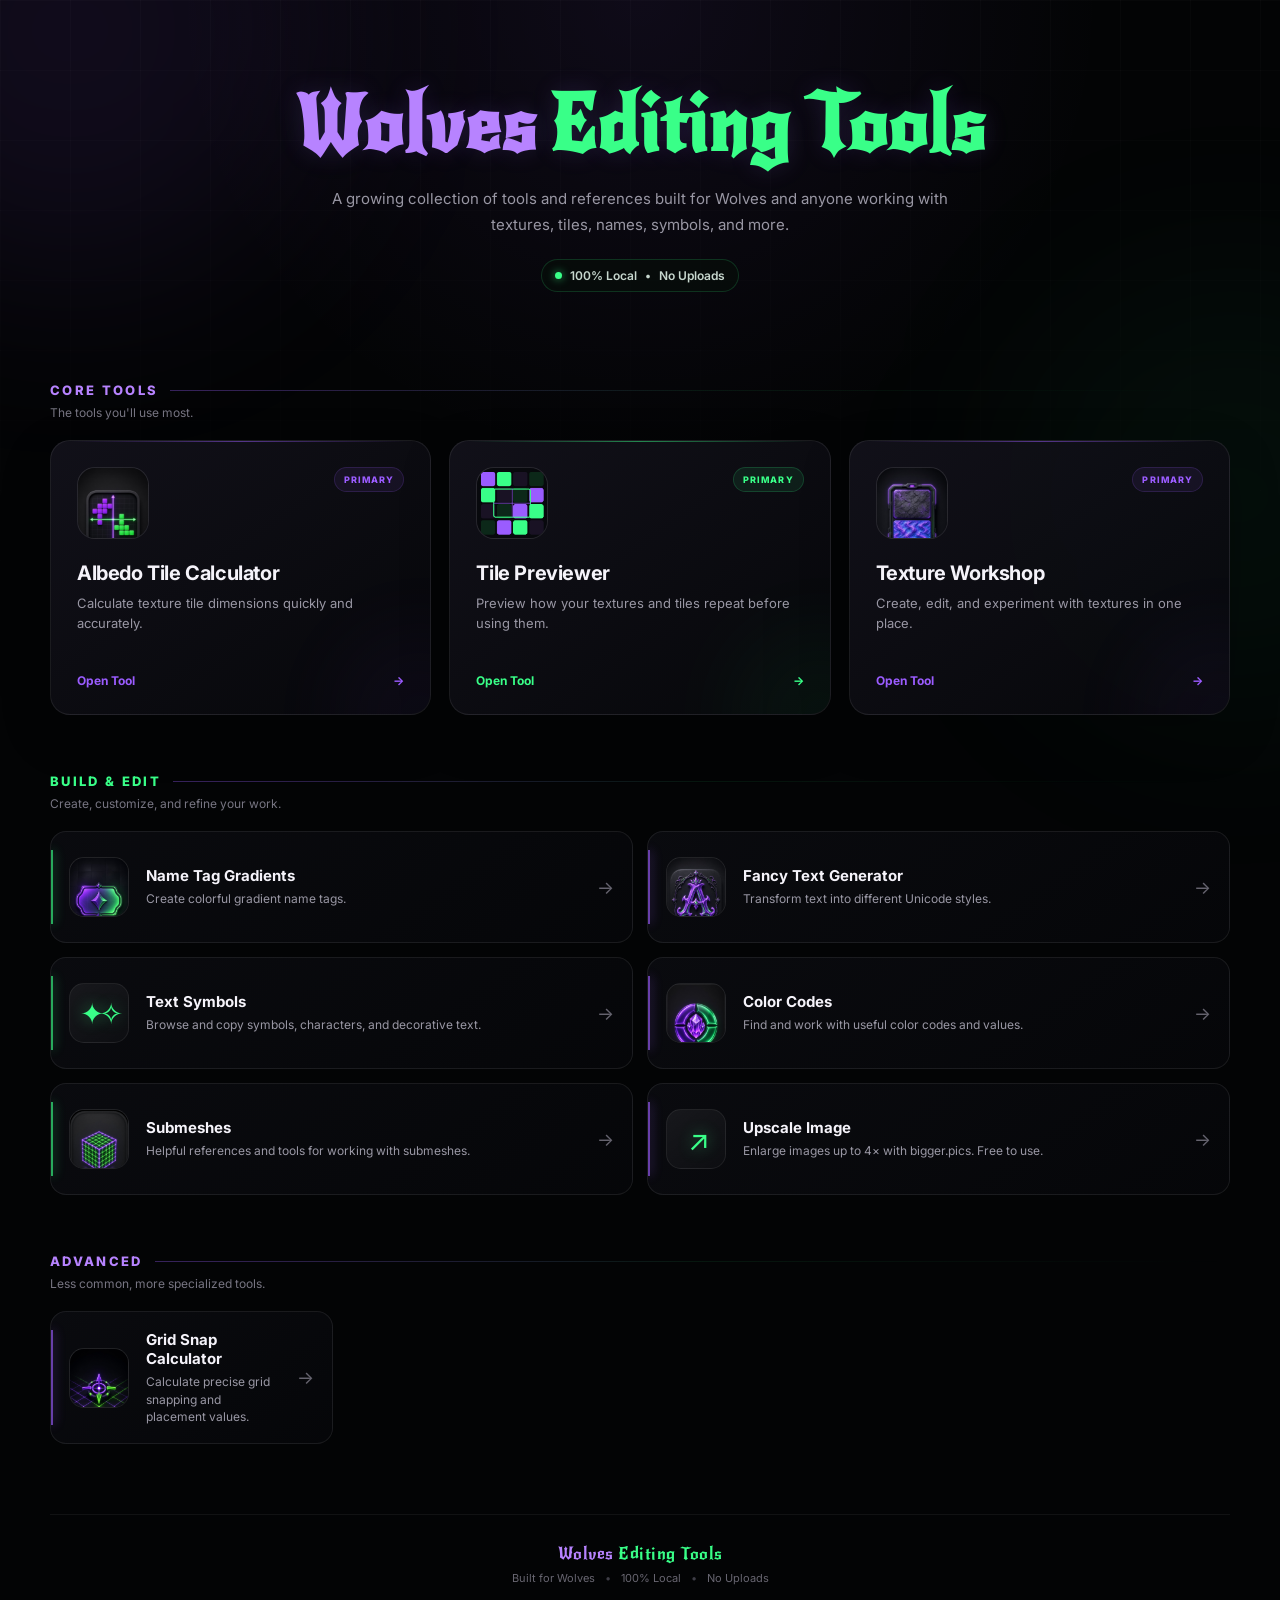
==== commit 3689b3d7: "Update print statement from 'Hello' to 'Goodbye'" ====
--- a/index.html
+++ b/index.html
@@ -3,947 +3,1059 @@
 <head>
     <meta charset="UTF-8">
     <meta name="viewport" content="width=device-width, initial-scale=1.0">
-    <title>Image Editor — Wolves Editing Tools</title>
+    <title>Wolves Editing Tools</title>
+    <meta name="description" content="Texture tools, tile previews, text utilities, and image upscaling for Wolves.">
+
     <link rel="icon" href="https://images.guns.lol/16f3e8100b90f74a02cab427aa3aca5b31ff33c5/XqyQY34lHkFWU.png">
-    <script src="https://cdn.tailwindcss.com"></script>
-    <link href="https://fonts.googleapis.com/css2?family=Inter:wght@400;600;800&family=New+Rocker&display=swap" rel="stylesheet">
-    <link rel="stylesheet" href="theme.css">
-    <script>
-        tailwind.config = {
-            theme: {
-                extend: {
-                    colors: {
-                        purple: "#9b5cff",
-                        green: "#39ff88"
-                    }
-                }
-            }
-        };
-    </script>
+    <link rel="preconnect" href="https://fonts.googleapis.com">
+    <link rel="preconnect" href="https://fonts.gstatic.com" crossorigin>
+    <link href="https://fonts.googleapis.com/css2?family=Inter:wght@400;500;600;700;800&family=New+Rocker&display=swap" rel="stylesheet">
+
     <style>
+        :root {
+            --purple: #9b5cff;
+            --purple-bright: #b783ff;
+            --green: #39ff88;
+            --black: #030405;
+            --white: #f5f3fa;
+            --muted: #9997a4;
+            --border: rgba(255,255,255,.08);
+            --radius: 20px;
+        }
+
+        * { box-sizing: border-box; }
+
+        html { scroll-behavior: smooth; }
+
         body {
             margin: 0;
             min-height: 100vh;
+            background: var(--black);
+            color: var(--white);
             font-family: Inter, sans-serif;
-            color: #e5e7eb;
-            background:
-                radial-gradient(ellipse 720px 560px at 8% 8%, rgba(155,92,255,.18), transparent 68%),
-                radial-gradient(ellipse 720px 560px at 94% 92%, rgba(57,255,136,.12), transparent 68%),
-                #030405;
-            padding: 28px 16px 48px;
-        }
-        .background-grid {
+            overflow-x: hidden;
+        }
+
+        a { color: inherit; text-decoration: none; }
+        button, input { font: inherit; }
+
+        .background {
             position: fixed;
             inset: 0;
+            z-index: -20;
             pointer-events: none;
-            opacity: .028;
-            z-index: 0;
+            background:
+                radial-gradient(circle at 50% 0%, rgba(155,92,255,.08), transparent 42%),
+                #030405;
+        }
+
+        /* Existing stationary wolf background — original colors retained */
+        .wolf-background {
+            position: fixed;
+            inset: 0;
+            z-index: -10;
+            pointer-events: none;
             background-image:
-                linear-gradient(rgba(255,255,255,.55) 1px,transparent 1px),
-                linear-gradient(90deg,rgba(255,255,255,.55) 1px,transparent 1px);
-            background-size: 42px 42px;
-        }
-        .wolves-title {
+                linear-gradient(
+                    to bottom,
+                    rgba(3,4,5,.34),
+                    rgba(3,4,5,.70) 55%,
+                    rgba(3,4,5,.97) 100%
+                ),
+                url("https://images.guns.lol/16f3e8100b90f74a02cab427aa3aca5b31ff33c5/XqyQY34lHkFWU.png");
+            background-repeat: no-repeat;
+            background-position: center, center 25px;
+            background-size: cover, min(900px, 78vw);
+            opacity: .35;
+            filter: contrast(1.08) saturate(1.25);
+            mix-blend-mode: screen;
+        }
+
+        .ambient-purple, .ambient-green {
+            position: fixed;
+            border-radius: 50%;
+            pointer-events: none;
+            z-index: -5;
+            filter: blur(100px);
+        }
+
+        .ambient-purple {
+            width: 500px;
+            height: 500px;
+            top: -220px;
+            left: -180px;
+            background: rgba(155,92,255,.09);
+        }
+
+        .ambient-green {
+            width: 450px;
+            height: 450px;
+            right: -180px;
+            top: 30%;
+            background: rgba(57,255,136,.045);
+        }
+
+        .grid-overlay {
+            position: fixed;
+            inset: 0;
+            z-index: -4;
+            pointer-events: none;
+            background-image:
+                linear-gradient(rgba(255,255,255,.018) 1px, transparent 1px),
+                linear-gradient(90deg, rgba(255,255,255,.018) 1px, transparent 1px);
+            background-size: 70px 70px;
+            mask-image: linear-gradient(to bottom, black, transparent 75%);
+        }
+
+        .cursor-glow {
+            position: fixed;
+            width: 280px;
+            height: 280px;
+            left: 0;
+            top: 0;
+            border-radius: 50%;
+            pointer-events: none;
+            z-index: 1000;
+            transform: translate(
+                calc(var(--mouse-x, -400px) - 140px),
+                calc(var(--mouse-y, -400px) - 140px)
+            );
+            background: radial-gradient(
+                circle,
+                rgba(155,92,255,.10) 0%,
+                rgba(155,92,255,.035) 32%,
+                transparent 72%
+            );
+            filter: blur(4px);
+            transition: transform 70ms linear;
+            mix-blend-mode: screen;
+        }
+
+        .page {
+            width: min(1180px, calc(100% - 40px));
+            margin: 0 auto;
+            padding: 72px 0 40px;
+        }
+
+        .hero {
+            position: relative;
+            text-align: center;
+            padding: 18px 20px 70px;
+        }
+
+        .brand {
+            margin: 0;
+            display: flex;
+            justify-content: center;
+            align-items: baseline;
+            flex-wrap: wrap;
+            gap: 12px;
             font-family: "New Rocker", cursive;
-            letter-spacing: .025em;
-            line-height: 1.02;
-        }
-        .title-wolves {
-            color: #39ff88;
-            text-shadow: 0 0 10px rgba(57,255,136,.55);
-        }
-        .title-rest {
-            color: #9b5cff;
-            text-shadow: 0 0 12px rgba(155,92,255,.55);
-        }
-        .card {
-            background: linear-gradient(145deg, rgba(17,18,22,.96), rgba(8,9,11,.97));
-            border: 1px solid #202229;
-            border-radius: 14px;
-        }
-        .input, select.input {
+            font-size: clamp(42px, 7vw, 76px);
+            line-height: .95;
+            letter-spacing: 1px;
+            text-shadow:
+                0 0 25px rgba(155,92,255,.16),
+                0 0 45px rgba(57,255,136,.05);
+        }
+
+        .brand-wolves, .footer-purple { color: var(--purple-bright); }
+        .brand-tools, .footer-green { color: var(--green); }
+
+        .hero-description {
+            max-width: 650px;
+            margin: 24px auto 22px;
+            color: var(--muted);
+            font-size: 15px;
+            line-height: 1.7;
+        }
+
+        .local-status {
+            display: inline-flex;
+            align-items: center;
+            gap: 8px;
+            padding: 8px 13px;
+            border: 1px solid rgba(57,255,136,.16);
+            border-radius: 999px;
+            background: rgba(8,15,11,.62);
+            color: #c7d7ce;
+            font-size: 12px;
+            font-weight: 600;
+        }
+
+        .local-dot {
+            width: 7px;
+            height: 7px;
+            border-radius: 50%;
+            background: var(--green);
+            box-shadow: 0 0 8px rgba(57,255,136,.7);
+        }
+
+        .section { margin-top: 20px; }
+        .section + .section { margin-top: 58px; }
+        .section-heading { margin-bottom: 20px; }
+
+        .section-title {
+            margin: 0;
+            font-size: 13px;
+            font-weight: 800;
+            letter-spacing: .18em;
+            text-transform: uppercase;
+            display: flex;
+            align-items: center;
+            gap: 12px;
+        }
+
+        .section-title::after {
+            content: "";
+            flex: 1;
+            height: 1px;
+            background: linear-gradient(
+                90deg,
+                rgba(155,92,255,.35),
+                rgba(57,255,136,.08),
+                transparent
+            );
+        }
+
+        .section-title .purple { color: var(--purple-bright); }
+        .section-title .green { color: var(--green); }
+
+        .section-subtitle {
+            margin: 7px 0 0;
+            color: #777582;
+            font-size: 12px;
+        }
+
+        .core-grid {
+            display: grid;
+            grid-template-columns: repeat(3, 1fr);
+            gap: 18px;
+        }
+
+        .core-card {
+            position: relative;
+            min-height: 275px;
+            padding: 26px;
+            display: flex;
+            flex-direction: column;
+            justify-content: space-between;
+            overflow: hidden;
+            border: 1px solid var(--border);
+            border-radius: var(--radius);
+            background: linear-gradient(145deg, rgba(20,19,29,.86), rgba(7,8,11,.88));
+            box-shadow: 0 18px 50px rgba(0,0,0,.24);
+            transition: transform 220ms ease, border-color 220ms ease, box-shadow 220ms ease;
+        }
+
+        .core-card::before {
+            content: "";
+            position: absolute;
+            top: 0;
+            left: 20px;
+            right: 20px;
+            height: 1px;
+            background: linear-gradient(90deg, transparent, var(--accent), transparent);
+            opacity: .5;
+        }
+
+        .core-card::after {
+            content: "";
+            position: absolute;
+            width: 180px;
+            height: 180px;
+            right: -80px;
+            bottom: -90px;
+            border-radius: 50%;
+            background: var(--accent);
+            opacity: .045;
+            filter: blur(40px);
+            pointer-events: none;
+            transition: opacity 220ms ease;
+        }
+
+        .core-card:hover {
+            transform: translateY(-6px);
+            border-color: color-mix(in srgb, var(--accent) 35%, rgba(255,255,255,.12));
+            box-shadow: 0 20px 55px rgba(0,0,0,.34), 0 0 35px color-mix(in srgb, var(--accent) 9%, transparent);
+        }
+
+        .core-card:hover::after { opacity: .09; }
+        .accent-purple { --accent: var(--purple); }
+        .accent-green { --accent: var(--green); }
+
+        .card-top {
+            display: flex;
+            justify-content: space-between;
+            align-items: flex-start;
+        }
+
+        .tool-icon {
+            width: 72px;
+            height: 72px;
+            display: grid;
+            place-items: center;
+            flex-shrink: 0;
+            border-radius: 18px;
+            background: linear-gradient(145deg, rgba(255,255,255,.06), rgba(255,255,255,.018));
+            border: 1px solid rgba(255,255,255,.07);
+            overflow: hidden;
+        }
+
+        .tool-icon img {
             width: 100%;
-            height: 44px;
-            background: rgba(3,4,5,.88);
-            border: 1px solid #292c34;
-            border-radius: 8px;
-            padding: 9px 12px;
-            color: white;
-            font-size: 15px;
-            outline: none;
-        }
-        .label {
-            font-size: 14px;
-            color: #e2e8f0;
-            font-weight: 600;
-            display: block;
-            margin-bottom: 6px;
-        }
-        .panel-title {
-            font-size: 15px;
+            height: 100%;
+            object-fit: cover;
+        }
+
+        .symbols-icon {
+            font-size: 29px;
+            letter-spacing: -5px;
+            color: var(--green);
+            text-shadow: 0 0 16px rgba(57,255,136,.45);
+        }
+
+        .primary-label {
+            padding: 6px 9px;
+            border-radius: 999px;
+            font-size: 9px;
+            font-weight: 800;
             letter-spacing: .12em;
             text-transform: uppercase;
-            font-weight: 800;
-            margin-bottom: 12px;
-        }
-        .btn {
-            min-height: 44px;
-            padding: 10px 12px;
-            border-radius: 8px;
+            color: var(--accent);
+            background: color-mix(in srgb, var(--accent) 8%, transparent);
+            border: 1px solid color-mix(in srgb, var(--accent) 17%, transparent);
+        }
+
+        .core-card h3 {
+            margin: 22px 0 8px;
+            font-size: 20px;
+            font-weight: 700;
+            letter-spacing: -.02em;
+        }
+
+        .core-card p {
+            margin: 0;
+            color: var(--muted);
+            font-size: 13px;
+            line-height: 1.55;
+        }
+
+        .open-tool {
+            margin-top: 22px;
+            display: flex;
+            align-items: center;
+            justify-content: space-between;
+            color: var(--accent);
             font-size: 12px;
-            font-weight: 800;
-            letter-spacing: .08em;
-            text-transform: uppercase;
+            font-weight: 700;
+        }
+
+        .arrow { transition: transform 180ms ease; }
+        .core-card:hover .arrow { transform: translateX(5px); }
+
+        .tools-grid {
+            display: grid;
+            grid-template-columns: repeat(2, 1fr);
+            gap: 14px;
+        }
+
+        .tool-card {
+            position: relative;
+            min-height: 112px;
+            padding: 18px;
+            display: flex;
+            align-items: center;
+            gap: 17px;
+            border: 1px solid var(--border);
+            border-radius: 16px;
+            background: linear-gradient(145deg, rgba(12,13,18,.82), rgba(6,7,10,.88));
+            transition: transform 200ms ease, border-color 200ms ease, background 200ms ease, box-shadow 200ms ease;
+            overflow: hidden;
+        }
+
+        .tool-card::before {
+            content: "";
+            position: absolute;
+            left: 0;
+            top: 18px;
+            bottom: 18px;
+            width: 2px;
+            background: var(--accent);
+            box-shadow: 0 0 12px var(--accent);
+            opacity: .65;
+        }
+
+        .tool-card:hover {
+            transform: translateY(-3px);
+            border-color: color-mix(in srgb, var(--accent) 25%, rgba(255,255,255,.08));
+            background: linear-gradient(145deg, rgba(17,18,24,.92), rgba(7,8,11,.94));
+            box-shadow: 0 12px 35px rgba(0,0,0,.25), 0 0 24px color-mix(in srgb, var(--accent) 5%, transparent);
+        }
+
+        .tool-card .tool-icon {
+            flex: 0 0 60px;
+            width: 60px;
+            height: 60px;
+            border-radius: 15px;
+        }
+
+        .tool-info { min-width: 0; flex: 1; }
+
+        .tool-info h3 {
+            margin: 0 0 5px;
+            font-size: 15px;
+            font-weight: 700;
+        }
+
+        .tool-info p {
+            margin: 0;
+            color: var(--muted);
+            font-size: 12px;
+            line-height: 1.45;
+        }
+
+        .tool-arrow {
+            color: #65636e;
+            font-size: 18px;
+            transition: color 180ms ease, transform 180ms ease;
+        }
+
+        .tool-card:hover .tool-arrow {
+            color: var(--accent);
+            transform: translateX(3px);
+        }
+
+        /* Upscaler card button uses the same styling as other tools */
+        .upscale-card {
+            width: 100%;
+            color: inherit;
+            text-align: left;
+            font: inherit;
             cursor: pointer;
+        }
+
+        .upscale-card:focus-visible,
+        .tool-card:focus-visible,
+        .core-card:focus-visible {
+            outline: 2px solid var(--green);
+            outline-offset: 4px;
+        }
+
+        .advanced-card { max-width: 580px; }
+
+        footer {
+            margin-top: 70px;
+            padding: 28px 0 8px;
+            border-top: 1px solid rgba(255,255,255,.06);
+            text-align: center;
+        }
+
+        .footer-brand {
+            margin-bottom: 7px;
+            font-family: "New Rocker", cursive;
+            font-size: 17px;
+            letter-spacing: .5px;
+        }
+
+        .footer-text {
+            color: #686671;
+            font-size: 11px;
+        }
+
+        .footer-divider {
+            display: inline-block;
+            margin: 0 7px;
+            color: #3e3d46;
+        }
+
+        /* Bigger.pics image picker and result preview */
+        .upscale-overlay {
+            position: fixed;
+            inset: 0;
+            z-index: 2000;
+            display: grid;
+            place-items: center;
+            padding: 18px;
+            background: rgba(0,0,0,.84);
+            backdrop-filter: blur(12px);
+        }
+
+        .upscale-overlay[hidden],
+        #upscaleResult[hidden] {
+            display: none !important;
+        }
+
+        .upscale-panel {
+            position: relative;
+            width: min(560px, 100%);
+            max-height: 90vh;
+            overflow-y: auto;
+            padding: 28px;
+            border: 1px solid rgba(155,92,255,.35);
+            border-radius: 20px;
+            background: #0b0b11;
+            box-shadow: 0 0 45px rgba(155,92,255,.13);
+        }
+
+        .upscale-panel h2 {
+            margin: 0 36px 10px 0;
+            color: var(--purple-bright);
+            font-size: 25px;
+        }
+
+        .upscale-panel h3 {
+            margin-top: 24px;
+            color: var(--green);
+        }
+
+        .upscale-muted {
+            color: #aaa6b8;
+            font-size: 13px;
+            line-height: 1.6;
+        }
+
+        .upscale-close {
+            position: absolute;
+            top: 12px;
+            right: 15px;
             border: 0;
-        }
-        .btn-green {
-            background: #39ff88;
-            color: #000;
-        }
-        .btn-purple {
-            background: #9b5cff;
+            background: transparent;
             color: #fff;
-        }
-        .btn-ghost {
-            background: rgba(0,0,0,.28);
-            color: #e2e8f0;
-            border: 1px solid #2a2d35;
-        }
-        .btn:disabled {
+            font-size: 30px;
+            cursor: pointer;
+        }
+
+        .upscale-file-label {
+            display: block;
+            margin: 20px 0 8px;
+            color: var(--green);
+            font-weight: 700;
+        }
+
+        #upscaleFile {
+            display: block;
+            width: 100%;
+            padding: 12px;
+            border: 1px solid #34303f;
+            border-radius: 10px;
+            background: #111117;
+            color: #fff;
+        }
+
+        .upscale-action {
+            display: block;
+            width: 100%;
+            margin-top: 16px;
+            padding: 13px 16px;
+            border: 1px solid rgba(155,92,255,.45);
+            border-radius: 11px;
+            background: linear-gradient(100deg, #7440bd, #49307a);
+            color: #fff;
+            text-align: center;
+            font: inherit;
+            font-weight: 700;
+            text-decoration: none;
+            cursor: pointer;
+        }
+
+        .upscale-action:hover {
+            box-shadow: 0 0 24px rgba(155,92,255,.25);
+        }
+
+        .upscale-action:disabled {
             opacity: .45;
             cursor: not-allowed;
         }
-        .chip {
-            height: 34px;
-            padding: 0 12px;
-            border-radius: 999px;
-            border: 1px solid #2a2d35;
-            background: rgba(0,0,0,.35);
-            color: #e2e8f0;
-            font-size: 12px;
-            font-weight: 700;
-            cursor: pointer;
-        }
-        .chip:hover {
-            border-color: rgba(155,92,255,.7);
-            color: #fff;
-        }
-        .drop {
-            border: 1px dashed #343845;
-            border-radius: 12px;
-            background: rgba(0,0,0,.28);
-            min-height: 140px;
-            display: flex;
-            align-items: center;
-            justify-content: center;
-            text-align: center;
-            cursor: pointer;
-        }
-        .drop:hover, .drop.drag {
-            border-color: rgba(155,92,255,.7);
-            box-shadow: 0 0 20px rgba(155,92,255,.15);
-        }
-        .preview-frame {
-            background: #0a0b0e;
-            border: 1px solid #262830;
+
+        #upscalePreview {
+            display: block;
+            max-width: 100%;
+            max-height: 45vh;
+            margin: 14px auto;
+            border: 1px solid #302b3d;
             border-radius: 10px;
-            min-height: 240px;
-            display: flex;
-            align-items: center;
-            justify-content: center;
-            overflow: hidden;
-            padding: 12px;
-        }
-        .preview-frame canvas,
-        .preview-frame img {
-            max-width: 100%;
-            max-height: 520px;
-            display: block;
             object-fit: contain;
         }
-        input[type=range] {
-            width: 100%;
-            accent-color: #39ff88;
-        }
-        .note {
-            font-size: 14px;
-            color: #cbd5e1;
-            line-height: 1.5;
-        }
-        .status {
-            min-height: 24px;
-            overflow-wrap: anywhere;
-        }
-        .result-image {
-            width: 100%;
-            max-height: 560px;
-            object-fit: contain;
-        }
-        .back-link {
-            color: #c4b5fd;
-            font-size: 13px;
-        }
-        .back-link:hover {
-            color: #fff;
+
+        @media (max-width: 850px) {
+            .core-grid { grid-template-columns: 1fr; }
+            .core-card { min-height: 235px; }
+        }
+
+        @media (max-width: 650px) {
+            .page {
+                width: min(100% - 24px, 1180px);
+                padding-top: 45px;
+            }
+
+            .hero { padding-bottom: 50px; }
+            .brand { font-size: 42px; gap: 6px; }
+            .hero-description { font-size: 13px; }
+            .tools-grid { grid-template-columns: 1fr; }
+            .section + .section { margin-top: 44px; }
+            .core-card { padding: 21px; }
+            .upscale-panel { padding: 23px 18px; }
+        }
+
+        @media (prefers-reduced-motion: reduce) {
+            html { scroll-behavior: auto; }
+
+            *,
+            *::before,
+            *::after {
+                transition-duration: .01ms !important;
+            }
+
+            .cursor-glow { display: none; }
         }
     </style>
 </head>
 
-<body class="no-fx no-tilt">
-    <div class="background-grid"></div>
-    <img
-        class="watermark"
-        src="https://images.guns.lol/16f3e8100b90f74a02cab427aa3aca5b31ff33c5/XqyQY34lHkFWU.png"
-        alt=""
-    >
-
-    <main class="relative z-10 w-full max-w-6xl mx-auto">
-        <div class="card overflow-hidden">
-            <header class="px-5 md:px-7 pt-6 pb-5 border-b border-[#1c1e24]">
-                <div class="flex items-start gap-4">
-                    <div class="logo-ring">
-                        <img
-                            src="https://images.guns.lol/16f3e8100b90f74a02cab427aa3aca5b31ff33c5/XqyQY34lHkFWU.png"
-                            alt="Wolves emblem"
-                        >
+<body>
+    <div class="background"></div>
+    <div class="wolf-background"></div>
+    <div class="ambient-purple"></div>
+    <div class="ambient-green"></div>
+    <div class="grid-overlay"></div>
+    <div class="cursor-glow"></div>
+
+    <main class="page">
+        <header class="hero">
+            <h1 class="brand">
+                <span class="brand-wolves">Wolves</span>
+                <span class="brand-tools">Editing Tools</span>
+            </h1>
+
+            <p class="hero-description">
+                A growing collection of tools and references built for
+                Wolves and anyone working with textures, tiles, names,
+                symbols, and more.
+            </p>
+
+            <div class="local-status">
+                <span class="local-dot"></span>
+                100% Local <span>•</span> No Uploads
+            </div>
+        </header>
+
+        <!-- CORE TOOLS -->
+        <section class="section">
+            <div class="section-heading">
+                <h2 class="section-title"><span class="purple">Core Tools</span></h2>
+                <p class="section-subtitle">The tools you'll use most.</p>
+            </div>
+
+            <div class="core-grid">
+                <a href="albedo.html" class="core-card accent-purple">
+                    <div>
+                        <div class="card-top">
+                            <div class="tool-icon"><img src="icons/tile.jpg" alt=""></div>
+                            <span class="primary-label">Primary</span>
+                        </div>
+                        <h3>Albedo Tile Calculator</h3>
+                        <p>Calculate texture tile dimensions quickly and accurately.</p>
                     </div>
-                    <div class="min-w-0 flex-1">
-                        <div class="flex items-center gap-2 mb-2">
-                            <a href="index.html" class="back-link">← Tools</a>
-                            <span class="text-sm uppercase tracking-[0.16em] font-bold text-purple">Textures</span>
+                    <div class="open-tool">Open Tool <span class="arrow">→</span></div>
+                </a>
+
+                <a href="tilepreview.html" class="core-card accent-green">
+                    <div>
+                        <div class="card-top">
+                            <div class="tool-icon"><img src="icons/tilepreview.jpg" alt=""></div>
+                            <span class="primary-label">Primary</span>
                         </div>
-                        <h1 class="wolves-title text-4xl md:text-5xl">
-                            <span class="title-wolves">Wolves</span>
-                            <span class="title-rest">Image Editor</span>
-                        </h1>
-                        <p class="text-sm text-slate-300 mt-3">
-                            Resize, convert, adjust, and upscale images.
-                            Your files stay in your browser until you choose to send one to Bigger.pics.
-                        </p>
+                        <h3>Tile Previewer</h3>
+                        <p>Preview how your textures and tiles repeat before using them.</p>
                     </div>
-                </div>
-            </header>
-
-            <section class="p-4 md:p-6 grid grid-cols-1 xl:grid-cols-[340px_1fr] gap-5">
-                <div class="space-y-4">
-                    <div id="drop" class="drop">
-                        <div>
-                            <div class="text-base font-bold text-white">Drop an image</div>
-                            <div class="note mt-1">PNG, JPG, or WebP</div>
-                            <div class="note mt-2">Or click to choose a file</div>
+                    <div class="open-tool">Open Tool <span class="arrow">→</span></div>
+                </a>
+
+                <a href="textures.html" class="core-card accent-purple">
+                    <div>
+                        <div class="card-top">
+                            <div class="tool-icon"><img src="icons/texture.jpg" alt=""></div>
+                            <span class="primary-label">Primary</span>
                         </div>
+                        <h3>Texture Workshop</h3>
+                        <p>Create, edit, and experiment with textures in one place.</p>
                     </div>
-
-                    <input
-                        id="file"
-                        type="file"
-                        accept="image/png,image/jpeg,image/webp,.png,.jpg,.jpeg,.webp"
-                        class="hidden"
-                    >
-
-                    <div id="meta" class="note">No image loaded.</div>
-
-                    <div class="card p-4">
-                        <div class="panel-title text-purple">Resize</div>
-
-                        <div class="grid grid-cols-2 gap-2">
-                            <div>
-                                <label class="label" for="w">Width</label>
-                                <input id="w" class="input" type="number" min="1" value="1024">
-                            </div>
-                            <div>
-                                <label class="label" for="h">Height</label>
-                                <input id="h" class="input" type="number" min="1" value="1024">
-                            </div>
-                        </div>
-
-                        <label class="flex items-center gap-2 mt-3 text-sm">
-                            <input id="lock" type="checkbox" checked>
-                            Lock aspect
-                        </label>
-
-                        <div class="flex flex-wrap gap-2 mt-3">
-                            <button class="chip" data-size="512" type="button">512</button>
-                            <button class="chip" data-size="1024" type="button">1024</button>
-                            <button class="chip" data-size="2048" type="button">2048</button>
-                            <button class="chip" data-size="4096" type="button">4096</button>
-                        </div>
+                    <div class="open-tool">Open Tool <span class="arrow">→</span></div>
+                </a>
+            </div>
+        </section>
+
+        <!-- BUILD & EDIT -->
+        <section class="section">
+            <div class="section-heading">
+                <h2 class="section-title"><span class="green">Build &amp; Edit</span></h2>
+                <p class="section-subtitle">Create, customize, and refine your work.</p>
+            </div>
+
+            <div class="tools-grid">
+                <a href="nametags.html" class="tool-card accent-green">
+                    <div class="tool-icon"><img src="icons/tag.jpg" alt=""></div>
+                    <div class="tool-info">
+                        <h3>Name Tag Gradients</h3>
+                        <p>Create colorful gradient name tags.</p>
                     </div>
-
-                    <div class="card p-4 space-y-3">
-                        <div class="panel-title text-green">Adjust</div>
-
-                        <div>
-                            <div class="flex justify-between label">
-                                <span>Brightness</span>
-                                <span id="brLabel">0</span>
-                            </div>
-                            <input id="bright" type="range" min="-100" max="100" step="1" value="0">
-                        </div>
-
-                        <div>
-                            <div class="flex justify-between label">
-                                <span>Contrast</span>
-                                <span id="ctLabel">0</span>
-                            </div>
-                            <input id="contrast" type="range" min="-100" max="100" step="1" value="0">
-                        </div>
-
-                        <div>
-                            <div class="flex justify-between label">
-                                <span>Saturation</span>
-                                <span id="saLabel">0</span>
-                            </div>
-                            <input id="sat" type="range" min="-100" max="100" step="1" value="0">
-                        </div>
-
-                        <div class="flex flex-wrap gap-2 pt-1">
-                            <button id="rotL" class="btn btn-ghost" type="button">Rotate left</button>
-                            <button id="rotR" class="btn btn-ghost" type="button">Rotate right</button>
-                            <button id="flipH" class="btn btn-ghost" type="button">Flip H</button>
-                            <button id="flipV" class="btn btn-ghost" type="button">Flip V</button>
-                            <button id="invert" class="btn btn-ghost" type="button">Invert</button>
-                            <button id="reset" class="btn btn-ghost" type="button">Reset edits</button>
-                        </div>
+                    <span class="tool-arrow">→</span>
+                </a>
+
+                <a href="fancy.html" class="tool-card accent-purple">
+                    <div class="tool-icon"><img src="icons/fancy.jpg" alt=""></div>
+                    <div class="tool-info">
+                        <h3>Fancy Text Generator</h3>
+                        <p>Transform text into different Unicode styles.</p>
                     </div>
-
-                    <div class="card p-4">
-                        <div class="panel-title text-green">Export</div>
-
-                        <label class="label" for="fmt">Format</label>
-                        <select id="fmt" class="input">
-                            <option value="image/png">PNG</option>
-                            <option value="image/jpeg">JPEG</option>
-                            <option value="image/webp">WebP</option>
-                        </select>
-
-                        <div class="mt-3">
-                            <div class="flex justify-between label">
-                                <span>Quality</span>
-                                <span id="qLabel">0.92</span>
-                            </div>
-                            <input id="quality" type="range" min="0.4" max="1" step="0.01" value="0.92">
-                        </div>
-
-                        <button id="exportBtn" class="btn btn-green w-full mt-4" type="button">
-                            Export image
-                        </button>
+                    <span class="tool-arrow">→</span>
+                </a>
+
+                <a href="symbols.html" class="tool-card accent-green">
+                    <div class="tool-icon symbols-icon"><span>✦✧</span></div>
+                    <div class="tool-info">
+                        <h3>Text Symbols</h3>
+                        <p>Browse and copy symbols, characters, and decorative text.</p>
                     </div>
-
-                    <div class="card p-4">
-                        <div class="panel-title text-purple">AI Upscaler</div>
-                        <p class="note mb-3">
-                            Send your selected image to Bigger.pics for upscaling,
-                            then return the finished image here.
-                        </p>
-
-                        <button
-                            id="upscaleBtn"
-                            class="btn btn-purple w-full"
-                            type="button"
-                            disabled
-                        >
-                            Upscale with bigger.pics
-                        </button>
-
-                        <p id="upscaleStatus" class="note status mt-3" role="status" aria-live="polite">
-                            Choose an image first.
-                        </p>
-
-                        <button
-                            id="retryUpscaleBtn"
-                            class="btn btn-ghost w-full mt-2"
-                            type="button"
-                            hidden
-                        >
-                            Try again
-                        </button>
+                    <span class="tool-arrow">→</span>
+                </a>
+
+                <a href="colors.html" class="tool-card accent-purple">
+                    <div class="tool-icon"><img src="icons/color.jpg" alt=""></div>
+                    <div class="tool-info">
+                        <h3>Color Codes</h3>
+                        <p>Find and work with useful color codes and values.</p>
                     </div>
-                </div>
-
-                <div class="space-y-4">
-                    <div>
-                        <div class="label">Image editor preview</div>
-                        <div class="preview-frame" id="preview">
-                            <span class="note">Drop an image to start</span>
-                        </div>
+                    <span class="tool-arrow">→</span>
+                </a>
+
+                <a href="submeshes.html" class="tool-card accent-green">
+                    <div class="tool-icon"><img src="icons/mesh.jpg" alt=""></div>
+                    <div class="tool-info">
+                        <h3>Submeshes</h3>
+                        <p>Helpful references and tools for working with submeshes.</p>
                     </div>
-
-                    <section id="upscaleResultWrap" class="card p-4" hidden>
-                        <div class="panel-title text-green">Upscaled result</div>
-
-                        <div class="preview-frame">
-                            <img id="upscaleResult" class="result-image" alt="Upscaled image preview">
-                        </div>
-
-                        <p id="upscaleDimensions" class="note mt-3"></p>
-
-                        <a
-                            id="downloadUpscaled"
-                            class="btn btn-green inline-flex items-center justify-center mt-3"
-                            href="#"
-                            download="upscaled-picture.png"
-                        >
-                            Download upscaled image
-                        </a>
-                    </section>
-                </div>
-            </section>
+                    <span class="tool-arrow">→</span>
+                </a>
+
+                <!-- BIGGER.PICS UPSCALER -->
+                <button type="button" id="openUpscaler"
+                        class="tool-card accent-purple upscale-card">
+                    <div class="tool-icon symbols-icon" aria-hidden="true">↗</div>
+                    <div class="tool-info">
+                        <h3>Upscale Image</h3>
+                        <p>Enlarge images up to 4× with bigger.pics. Free to use.</p>
+                    </div>
+                    <span class="tool-arrow">→</span>
+                </button>
+            </div>
+        </section>
+
+        <!-- ADVANCED -->
+        <section class="section">
+            <div class="section-heading">
+                <h2 class="section-title"><span class="purple">Advanced</span></h2>
+                <p class="section-subtitle">Less common, more specialized tools.</p>
+            </div>
+
+            <div class="tools-grid advanced-card">
+                <a href="gridsnap.html" class="tool-card accent-purple">
+                    <div class="tool-icon"><img src="icons/gridsnap.jpg" alt=""></div>
+                    <div class="tool-info">
+                        <h3>Grid Snap Calculator</h3>
+                        <p>Calculate precise grid snapping and placement values.</p>
+                    </div>
+                    <span class="tool-arrow">→</span>
+                </a>
+            </div>
+        </section>
+
+        <footer>
+            <div class="footer-brand">
+                <span class="footer-purple">Wolves</span>
+                <span class="footer-green">Editing Tools</span>
+            </div>
+            <div class="footer-text">
+                Built for Wolves <span class="footer-divider">•</span>
+                100% Local <span class="footer-divider">•</span> No Uploads
+            </div>
+        </footer>
+    </main>
+
+    <!-- BIGGER.PICS PICKER AND RESULT LIGHTBOX -->
+    <div id="upscalePanel" class="upscale-overlay" hidden>
+        <div class="upscale-panel" role="dialog" aria-modal="true" aria-labelledby="upscaleTitle">
+            <button type="button" id="closeUpscaler" class="upscale-close" aria-label="Close">×</button>
+
+            <h2 id="upscaleTitle">Upscale Image</h2>
+            <p class="upscale-muted">
+                Choose an image, send it to bigger.pics, then return your finished upscale here.
+            </p>
+
+            <label class="upscale-file-label" for="upscaleFile">Choose an image</label>
+            <input id="upscaleFile" type="file" accept="image/png,image/jpeg,image/webp">
+
+            <p id="upscaleFileName" class="upscale-muted">PNG, JPG or WebP</p>
+
+            <button type="button" id="sendToBiggerPics" class="upscale-action" disabled>
+                Open bigger.pics &amp; send image
+            </button>
+
+            <p id="upscaleStatus" class="upscale-muted" aria-live="polite">
+                Your image is read locally. It is sent to bigger.pics only when you choose to upscale it.
+            </p>
+
+            <div id="upscaleResult" hidden>
+                <h3>Your upscaled image</h3>
+                <p id="upscaleDimensions" class="upscale-muted"></p>
+                <img id="upscalePreview" alt="Upscaled image preview">
+                <a id="downloadUpscaled" class="upscale-action" download="upscaled-picture.png">
+                    Download PNG
+                </a>
+            </div>
         </div>
-    </main>
-
-<script>
-(() => {
-    "use strict";
-
-    const $ = id => document.getElementById(id);
-    const BIGGER_ORIGIN = "https://app.bigger.pics";
-    const SITE_NAME = "lildvrkness.github.io/wolves-editing-tools";
-
-    let source = null;
-    let sourceFile = null;
-    let aspect = 1;
-    let updating = false;
-    let rot = 0;
-    let flipX = 1;
-    let flipY = 1;
-    let invertOn = false;
-
-    let popup = null;
-    let popupReadySource = null;
-    let imageData = null;
-    let contextId = null;
-    let sent = false;
-    let resultReceived = false;
-    let pollId = null;
-    let resultUrl = null;
-
-    function setUpscaleStatus(message) {
-        $("upscaleStatus").textContent = message;
-    }
-
-    function stopPopupPolling() {
-        if (pollId !== null) {
-            clearInterval(pollId);
-            pollId = null;
-        }
-    }
-
-    function clearUpscaleResult() {
-        if (resultUrl) {
-            URL.revokeObjectURL(resultUrl);
-            resultUrl = null;
-        }
-
-        $("upscaleResult").removeAttribute("src");
-        $("downloadUpscaled").removeAttribute("href");
-        $("upscaleDimensions").textContent = "";
-        $("upscaleResultWrap").hidden = true;
-    }
-
-    function resetUpscaleSession(closePopup = false) {
-        stopPopupPolling();
-
-        if (closePopup && popup && !popup.closed) {
-            popup.close();
-        }
-
-        popup = null;
-        popupReadySource = null;
-        imageData = null;
-        contextId = null;
-        sent = false;
-        resultReceived = false;
-    }
-
-    function sendImageToBiggerPics() {
-        if (
-            !popup ||
-            popup.closed ||
-            !popupReadySource ||
-            !imageData ||
-            !sourceFile ||
-            sent
-        ) {
-            return;
-        }
-
-        try {
-            popupReadySource.postMessage({
-                type: "bigger-pics-image",
-                url: imageData,
-                name: sourceFile.name || "picture.png",
-                site: SITE_NAME,
-                format: "png",
-                context: contextId
-            }, BIGGER_ORIGIN);
-
-            sent = true;
-            $("upscaleBtn").disabled = false;
-            $("retryUpscaleBtn").hidden = true;
-
-            setUpscaleStatus(
-                "Image sent! Finish upscaling in Bigger.pics, then click its Send this back button."
-            );
-        } catch (error) {
-            $("upscaleBtn").disabled = false;
-            $("retryUpscaleBtn").hidden = false;
-
-            setUpscaleStatus(
-                "The image could not be sent. Close the Bigger.pics popup and try again."
-            );
-        }
-    }
-
-    function load(file) {
-        if (!file) return;
-
-        if (!["image/png", "image/jpeg", "image/webp"].includes(file.type)) {
-            alert("Please choose a PNG, JPG, or WebP image.");
-            return;
-        }
-
-        resetUpscaleSession(true);
-        clearUpscaleResult();
-
-        sourceFile = file;
-        $("upscaleBtn").disabled = false;
-        $("retryUpscaleBtn").hidden = true;
-        setUpscaleStatus("Image selected. Ready to upscale.");
-
-        const img = new Image();
-        const objectUrl = URL.createObjectURL(file);
-
-        img.onload = () => {
-            if (source && source._objectUrl) {
-                URL.revokeObjectURL(source._objectUrl);
-            }
-
-            img._objectUrl = objectUrl;
-            source = img;
-            aspect = img.naturalWidth / img.naturalHeight;
-
-            updating = true;
-            $("w").value = img.naturalWidth;
-            $("h").value = img.naturalHeight;
-            updating = false;
-
-            resetEdits(false);
-
-            $("meta").textContent =
-                file.name + " · " +
-                img.naturalWidth + "×" + img.naturalHeight + " · " +
-                (file.size / 1024).toFixed(1) + " KB";
-
-            draw();
-        };
-
-        img.onerror = () => {
-            URL.revokeObjectURL(objectUrl);
-            alert("That image could not be opened.");
-        };
-
-        img.src = objectUrl;
-    }
-
-    const drop = $("drop");
-    const file = $("file");
-
-    drop.addEventListener("click", () => file.click());
-
-    drop.addEventListener("dragover", event => {
-        event.preventDefault();
-        drop.classList.add("drag");
-    });
-
-    drop.addEventListener("dragleave", () => {
-        drop.classList.remove("drag");
-    });
-
-    drop.addEventListener("drop", event => {
-        event.preventDefault();
-        drop.classList.remove("drag");
-
-        if (event.dataTransfer.files[0]) {
-            load(event.dataTransfer.files[0]);
-        }
-    });
-
-    file.addEventListener("change", () => {
-        if (file.files[0]) {
-            load(file.files[0]);
-        }
-    });
-
-    function resetEdits(redraw = true) {
-        rot = 0;
-        flipX = 1;
-        flipY = 1;
-        invertOn = false;
-
-        $("bright").value = 0;
-        $("contrast").value = 0;
-        $("sat").value = 0;
-
-        if (redraw) draw();
-    }
-
-    function renderCanvas() {
-        if (!source) return null;
-
-        const w = Math.max(1, Number($("w").value) || source.naturalWidth);
-        const h = Math.max(1, Number($("h").value) || source.naturalHeight);
-        const swapped = rot % 180 !== 0;
-
-        const canvas = document.createElement("canvas");
-        canvas.width = swapped ? h : w;
-        canvas.height = swapped ? w : h;
-
-        const ctx = canvas.getContext("2d");
-        ctx.translate(canvas.width / 2, canvas.height / 2);
-        ctx.rotate(rot * Math.PI / 180);
-        ctx.scale(flipX, flipY);
-        ctx.drawImage(source, -w / 2, -h / 2, w, h);
-        ctx.setTransform(1, 0, 0, 1, 0, 0);
-
-        const image = ctx.getImageData(0, 0, canvas.width, canvas.height);
-        const pixels = image.data;
-
-        const brightness = Number($("bright").value);
-        const contrast = Number($("contrast").value) / 100;
-        const saturation = Number($("sat").value) / 100;
-        const factor = (259 * (contrast + 1)) / (255 * (1 - contrast) || 1);
-
-        for (let i = 0; i < pixels.length; i += 4) {
-            let r = pixels[i];
-            let g = pixels[i + 1];
-            let b = pixels[i + 2];
-
-            r = factor * (r - 128) + 128 + brightness;
-            g = factor * (g - 128) + 128 + brightness;
-            b = factor * (b - 128) + 128 + brightness;
-
-            const gray = 0.299 * r + 0.587 * g + 0.114 * b;
-
-            r = gray + (r - gray) * (1 + saturation);
-            g = gray + (g - gray) * (1 + saturation);
-            b = gray + (b - gray) * (1 + saturation);
-
-            if (invertOn) {
-                r = 255 - r;
-                g = 255 - g;
-                b = 255 - b;
-            }
-
-            pixels[i] = Math.max(0, Math.min(255, r));
-            pixels[i + 1] = Math.max(0, Math.min(255, g));
-            pixels[i + 2] = Math.max(0, Math.min(255, b));
-        }
-
-        ctx.putImageData(image, 0, 0);
-        return canvas;
-    }
-
-    function draw() {
-        if (!source) return;
-
-        const canvas = renderCanvas();
-        $("preview").innerHTML = "";
-
-        canvas.style.maxWidth = "100%";
-        canvas.style.maxHeight = "520px";
-        $("preview").appendChild(canvas);
-
-        $("brLabel").textContent = $("bright").value;
-        $("ctLabel").textContent = $("contrast").value;
-        $("saLabel").textContent = $("sat").value;
-        $("qLabel").textContent = Number($("quality").value).toFixed(2);
-    }
-
-    $("w").addEventListener("input", () => {
-        if (updating || !$("lock").checked) {
-            draw();
-            return;
-        }
-
-        updating = true;
-        $("h").value = Math.max(
-            1,
-            Math.round(Number($("w").value) / aspect)
-        );
-        updating = false;
-        draw();
-    });
-
-    $("h").addEventListener("input", () => {
-        if (updating || !$("lock").checked) {
-            draw();
-            return;
-        }
-
-        updating = true;
-        $("w").value = Math.max(
-            1,
-            Math.round(Number($("h").value) * aspect)
-        );
-        updating = false;
-        draw();
-    });
-
-    document.querySelectorAll("[data-size]").forEach(button => {
-        button.addEventListener("click", () => {
-            const n = Number(button.dataset.size);
-
-            updating = true;
-            $("w").value = n;
-            $("h").value = $("lock").checked
-                ? Math.max(1, Math.round(n / aspect))
-                : n;
-            updating = false;
-
-            draw();
+    </div>
+
+    <script>
+    (() => {
+        "use strict";
+
+        const ORIGIN = "https://app.bigger.pics";
+
+        const panel = document.getElementById("upscalePanel");
+        const openButton = document.getElementById("openUpscaler");
+        const closeButton = document.getElementById("closeUpscaler");
+        const fileInput = document.getElementById("upscaleFile");
+        const fileName = document.getElementById("upscaleFileName");
+        const sendButton = document.getElementById("sendToBiggerPics");
+        const status = document.getElementById("upscaleStatus");
+        const result = document.getElementById("upscaleResult");
+        const preview = document.getElementById("upscalePreview");
+        const dimensions = document.getElementById("upscaleDimensions");
+        const download = document.getElementById("downloadUpscaled");
+
+        let popup = null;
+        let pollId = null;
+        let sourceFile = null;
+        let imageData = null;
+        let popupReady = false;
+        let sent = false;
+        let contextId = null;
+        let resultUrl = null;
+
+        function setStatus(message) {
+            status.textContent = message;
+        }
+
+        function stopPolling() {
+            if (pollId !== null) {
+                clearInterval(pollId);
+                pollId = null;
+            }
+        }
+
+        function clearResult() {
+            if (resultUrl) {
+                URL.revokeObjectURL(resultUrl);
+                resultUrl = null;
+            }
+
+            preview.removeAttribute("src");
+            download.removeAttribute("href");
+            result.hidden = true;
+        }
+
+        function closePanel() {
+            panel.hidden = true;
+            stopPolling();
+
+            if (popup && !popup.closed) {
+                popup.close();
+            }
+
+            popup = null;
+        }
+
+        openButton.addEventListener("click", () => {
+            panel.hidden = false;
+            fileInput.focus();
         });
-    });
-
-    ["bright", "contrast", "sat", "quality"].forEach(id => {
-        $(id).addEventListener("input", draw);
-    });
-
-    $("rotL").addEventListener("click", () => {
-        rot = (rot + 270) % 360;
-        draw();
-    });
-
-    $("rotR").addEventListener("click", () => {
-        rot = (rot + 90) % 360;
-        draw();
-    });
-
-    $("flipH").addEventListener("click", () => {
-        flipX *= -1;
-        draw();
-    });
-
-    $("flipV").addEventListener("click", () => {
-        flipY *= -1;
-        draw();
-    });
-
-    $("invert").addEventListener("click", () => {
-        invertOn = !invertOn;
-        draw();
-    });
-
-    $("reset").addEventListener("click", () => resetEdits(true));
-
-    function extensionFor(type) {
-        return type.includes("jpeg")
-            ? "jpg"
-            : type.includes("webp")
-                ? "webp"
-                : "png";
-    }
-
-    $("exportBtn").addEventListener("click", () => {
-        if (!source) {
-            alert("Drop an image first.");
-            return;
-        }
-
-        const canvas = renderCanvas();
-        const type = $("fmt").value;
-
-        canvas.toBlob(blob => {
-            if (!blob) {
-                alert("Could not export this image.");
+
+        closeButton.addEventListener("click", closePanel);
+
+        panel.addEventListener("click", event => {
+            if (event.target === panel) closePanel();
+        });
+
+        document.addEventListener("keydown", event => {
+            if (event.key === "Escape" && !panel.hidden) closePanel();
+        });
+
+        fileInput.addEventListener("change", () => {
+            sourceFile = fileInput.files[0] || null;
+            imageData = null;
+            popupReady = false;
+            sent = false;
+
+            if (popup && !popup.closed) popup.close();
+            popup = null;
+            stopPolling();
+            clearResult();
+
+            sendButton.disabled = !sourceFile;
+
+            if (!sourceFile) {
+                fileName.textContent = "PNG, JPG or WebP";
+                setStatus("Choose an image to begin.");
                 return;
             }
 
-            const url = URL.createObjectURL(blob);
-            const link = document.createElement("a");
-
-            link.href = url;
-            link.download =
-                (sourceFile?.name || "image").replace(/\.[^.]+$/, "") +
-                "-" + canvas.width + "x" + canvas.height +
-                "." + extensionFor(type);
-
-            link.click();
-
-            setTimeout(() => URL.revokeObjectURL(url), 1000);
-        }, type, Number($("quality").value));
-    });
-
-    // BIGGER.PICS INTEGRATION
-    // The popup must be opened directly inside the user's button click.
-    $("upscaleBtn").addEventListener("click", () => {
-        if (!sourceFile) {
-            setUpscaleStatus("Choose an image first.");
-            return;
-        }
-
-        if (popup && !popup.closed) {
-            setUpscaleStatus(
-                sent
-                    ? "Finish upscaling in Bigger.pics, then click Send this back."
-                    : "Bigger.pics is open. Waiting for it to become ready."
-            );
-            return;
-        }
-
-        resetUpscaleSession(false);
-        clearUpscaleResult();
-
-        contextId =
-            typeof crypto.randomUUID === "function"
+            if (!["image/png", "image/jpeg", "image/webp"].includes(sourceFile.type)) {
+                sourceFile = null;
+                sendButton.disabled = true;
+                fileName.textContent = "PNG, JPG or WebP";
+                setStatus("Please choose a PNG, JPG or WebP image.");
+                return;
+            }
+
+            fileName.textContent = sourceFile.name;
+            setStatus("Image selected. Ready to send when you are.");
+        });
+
+        function sendIfReady() {
+            if (!popup || popup.closed || !popupReady || !imageData || sent) return;
+
+            try {
+                popup.postMessage({
+                    type: "bigger-pics-image",
+                    url: imageData,
+                    name: sourceFile.name || "picture.png",
+                    site: "lildvrkness.github.io/wolves-editing-tools",
+                    format: "png",
+                    context: contextId
+                }, ORIGIN);
+
+                sent = true;
+                sendButton.disabled = false;
+                setStatus("Image sent! Finish upscaling in the bigger.pics window, then use its Send this back button.");
+            } catch (error) {
+                setStatus("Could not send the image. Close the popup and try again.");
+                sendButton.disabled = false;
+            }
+        }
+
+        // Open the popup synchronously inside the user's click gesture.
+        sendButton.addEventListener("click", () => {
+            if (!sourceFile) return;
+
+            if (popup && !popup.closed) {
+                setStatus("The bigger.pics window is already open.");
+                return;
+            }
+
+            clearResult();
+            popupReady = false;
+            sent = false;
+            imageData = null;
+            contextId = (crypto.randomUUID)
                 ? crypto.randomUUID()
-                : Date.now() + "-" + Math.random().toString(36).slice(2);
-
-        // Do not use "noopener": Bigger.pics needs to message its opener.
-        popup = window.open("https://bigger.pics/", "_blank");
-
-        if (!popup) {
-            setUpscaleStatus(
-                "Popup blocked. Allow popups for this site, then try again."
-            );
-            return;
-        }
-
-        const thisPopup = popup;
-
-        $("upscaleBtn").disabled = true;
-        $("retryUpscaleBtn").hidden = true;
-        setUpscaleStatus("Preparing your image and waiting for Bigger.pics…");
-
-        const reader = new FileReader();
-
-        reader.onload = () => {
-            if (popup !== thisPopup || thisPopup.closed) {
-                $("upscaleBtn").disabled = false;
-                setUpscaleStatus("Bigger.pics closed before the image was sent.");
+                : String(Date.now()) + "-" + Math.random();
+
+            popup = window.open("https://bigger.pics/", "_blank");
+
+            if (!popup) {
+                setStatus("Popup blocked. Allow popups for this site and try again.");
                 return;
             }
 
-            imageData = reader.result;
-            sendImageToBiggerPics();
-        };
-
-        reader.onerror = () => {
-            $("upscaleBtn").disabled = false;
-            $("retryUpscaleBtn").hidden = false;
-            setUpscaleStatus("Could not read the image. Please try again.");
-        };
-
-        reader.readAsDataURL(sourceFile);
-
-        stopPopupPolling();
-
-        pollId = setInterval(() => {
-            if (
-                popup === thisPopup &&
-                thisPopup.closed &&
-                !resultReceived
-            ) {
-                stopPopupPolling();
-                popup = null;
-                popupReadySource = null;
-                $("upscaleBtn").disabled = false;
-                $("retryUpscaleBtn").hidden = false;
-
-                setUpscaleStatus(
-                    "Bigger.pics closed without returning an image. You can try again."
-                );
-            }
-        }, 500);
-    });
-
-    $("retryUpscaleBtn").addEventListener("click", () => {
-        if (sourceFile) {
-            $("upscaleBtn").click();
-        }
-    });
-
-    // Listen only to messages from Bigger.pics and the popup we opened.
-    window.addEventListener("message", event => {
-        if (event.origin !== BIGGER_ORIGIN) return;
-        if (!popup || event.source !== popup) return;
-
-        const data = event.data;
-
-        if (!data || typeof data !== "object") return;
-
-        if (data.type === "bigger-pics-ready") {
-            popupReadySource = event.source;
-            setUpscaleStatus("Bigger.pics is ready. Sending your image…");
-            sendImageToBiggerPics();
-            return;
-        }
-
-        if (data.type !== "bigger-pics-result") return;
-        if (!sent || data.context !== contextId) return;
-        if (!(data.blob instanceof Blob)) return;
-
-        if (
-            data.blob.type &&
-            !["image/png", "image/jpeg"].includes(data.blob.type)
-        ) {
-            setUpscaleStatus("The returned image format is not supported.");
-            return;
-        }
-
-        resultReceived = true;
-        stopPopupPolling();
-
-        if (resultUrl) {
-            URL.revokeObjectURL(resultUrl);
-        }
-
-        resultUrl = URL.createObjectURL(data.blob);
-
-        $("upscaleResult").src = resultUrl;
-
-        $("upscaleDimensions").textContent =
-            data.width && data.height
-                ? `${data.width} × ${data.height} pixels`
-                : "Your upscaled image is ready.";
-
-        const safeName = (
-            data.name || "upscaled-picture.png"
-        ).replace(/[\\/:*?"<>|]/g, "_");
-
-        const download = $("downloadUpscaled");
-        download.href = resultUrl;
-        download.download = safeName;
-        download.textContent = "Download " + safeName;
-
-        $("upscaleResultWrap").hidden = false;
-        $("upscaleBtn").disabled = false;
-        $("retryUpscaleBtn").hidden = true;
-
-        setUpscaleStatus("Upscaling complete! Your image is ready to download.");
-
-        popup = null;
-        popupReadySource = null;
-
-        $("upscaleResultWrap").scrollIntoView({
-            behavior: "smooth",
-            block: "nearest"
+            sendButton.disabled = true;
+            setStatus("Preparing your image and waiting for bigger.pics…");
+
+            const reader = new FileReader();
+
+            reader.onload = () => {
+                imageData = reader.result;
+                sendIfReady();
+            };
+
+            reader.onerror = () => {
+                setStatus("Could not read that image. Please choose another file.");
+                sendButton.disabled = false;
+            };
+
+            reader.readAsDataURL(sourceFile);
+
+            stopPolling();
+            pollId = setInterval(() => {
+                if (popup && popup.closed && !sent) {
+                    stopPolling();
+                    popup = null;
+                    sendButton.disabled = !sourceFile;
+                    setStatus("The bigger.pics window closed without returning a result.");
+                }
+            }, 500);
         });
-    });
-
-    window.addEventListener("beforeunload", () => {
-        stopPopupPolling();
-
-        if (resultUrl) {
-            URL.revokeObjectURL(resultUrl);
-        }
-
-        if (source && source._objectUrl) {
-            URL.revokeObjectURL(source._objectUrl);
-        }
-    });
-})();
-</script>
+
+        window.addEventListener("message", event => {
+            // Only accept messages from bigger.pics and its actual popup.
+            if (event.origin !== ORIGIN) return;
+            if (!popup || event.source !== popup) return;
+
+            const data = event.data;
+            if (!data || typeof data !== "object") return;
+
+            if (data.type === "bigger-pics-ready") {
+                popupReady = true;
+                sendIfReady();
+                return;
+            }
+
+            if (data.type !== "bigger-pics-result") return;
+            if (!sent || data.context !== contextId) return;
+            if (!(data.blob instanceof Blob)) return;
+
+            if (data.blob.type &&
+                !["image/png", "image/jpeg"].includes(data.blob.type)) {
+                return;
+            }
+
+            stopPolling();
+
+            resultUrl = URL.createObjectURL(data.blob);
+            preview.src = resultUrl;
+
+            dimensions.textContent =
+                data.width && data.height
+                    ? `${data.width} × ${data.height} pixels`
+                    : "Your upscaled image is ready.";
+
+            const safeName = (data.name || "upscaled-picture.png")
+                .replace(/[\\/:*?"<>|]/g, "_");
+
+            download.href = resultUrl;
+            download.download = safeName;
+            download.textContent = "Download " + safeName;
+
+            result.hidden = false;
+            panel.hidden = false;
+            sendButton.disabled = !sourceFile;
+            setStatus("Upscaling complete! Your image is ready to download.");
+
+            // The result is now in this page; the popup may have closed.
+            popup = null;
+        });
+
+        window.addEventListener("beforeunload", () => {
+            stopPolling();
+            if (resultUrl) URL.revokeObjectURL(resultUrl);
+        });
+
+        // Existing cursor glow.
+        document.addEventListener("mousemove", event => {
+            document.documentElement.style.setProperty("--mouse-x", event.clientX + "px");
+            document.documentElement.style.setProperty("--mouse-y", event.clientY + "px");
+        });
+    })();
+    </script>
 </body>
 </html>
